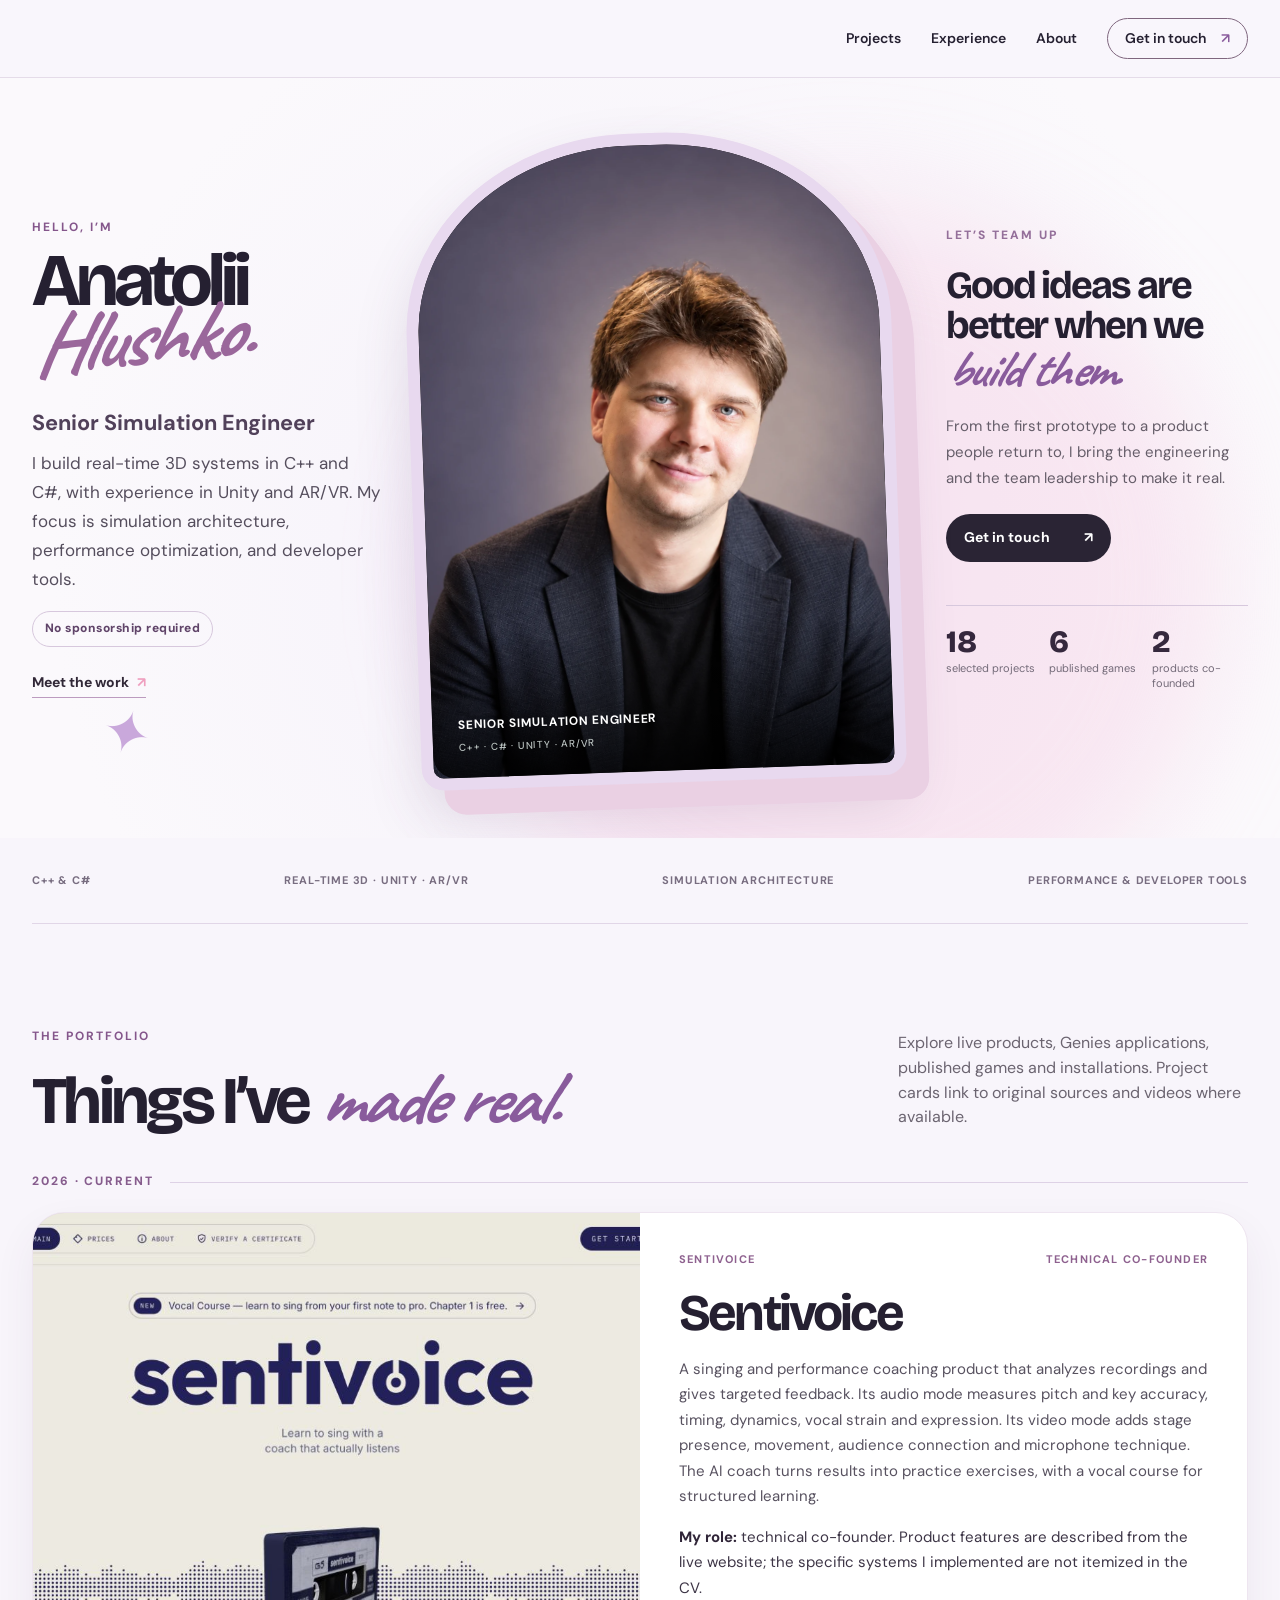
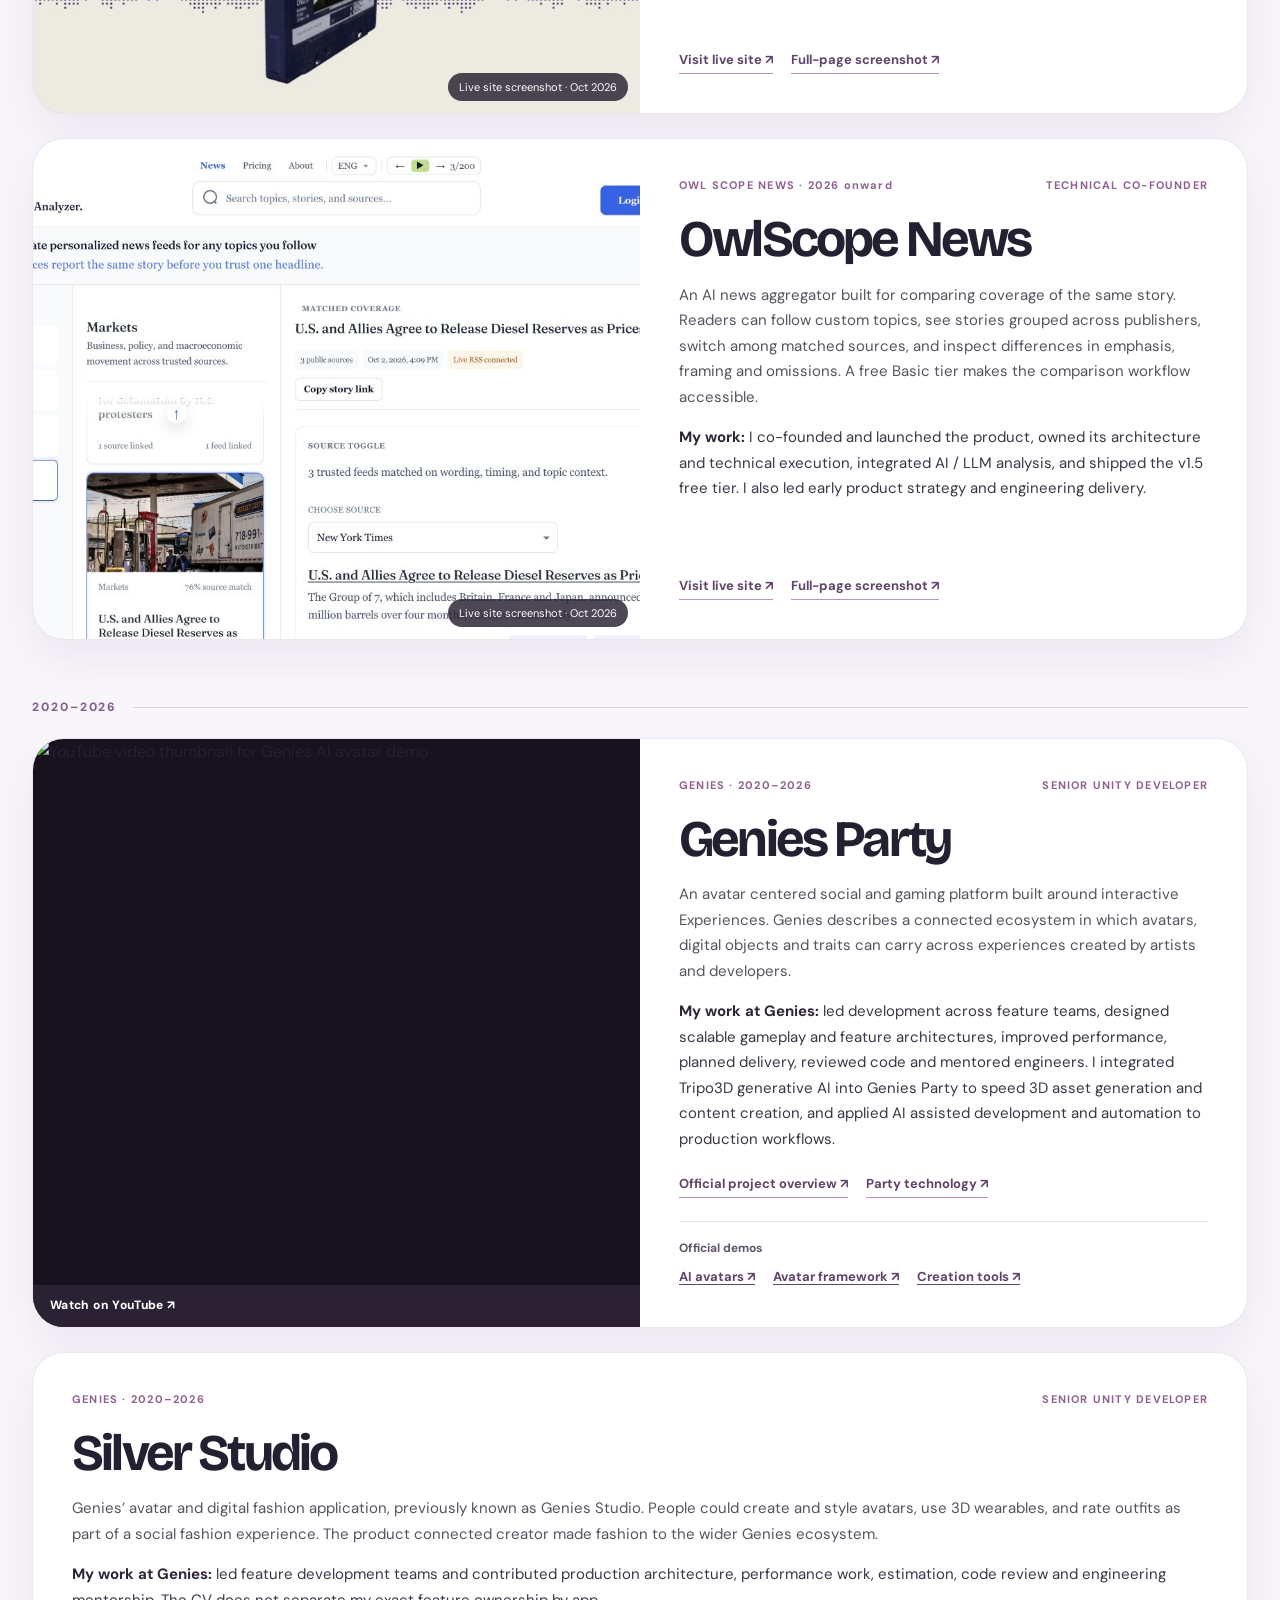
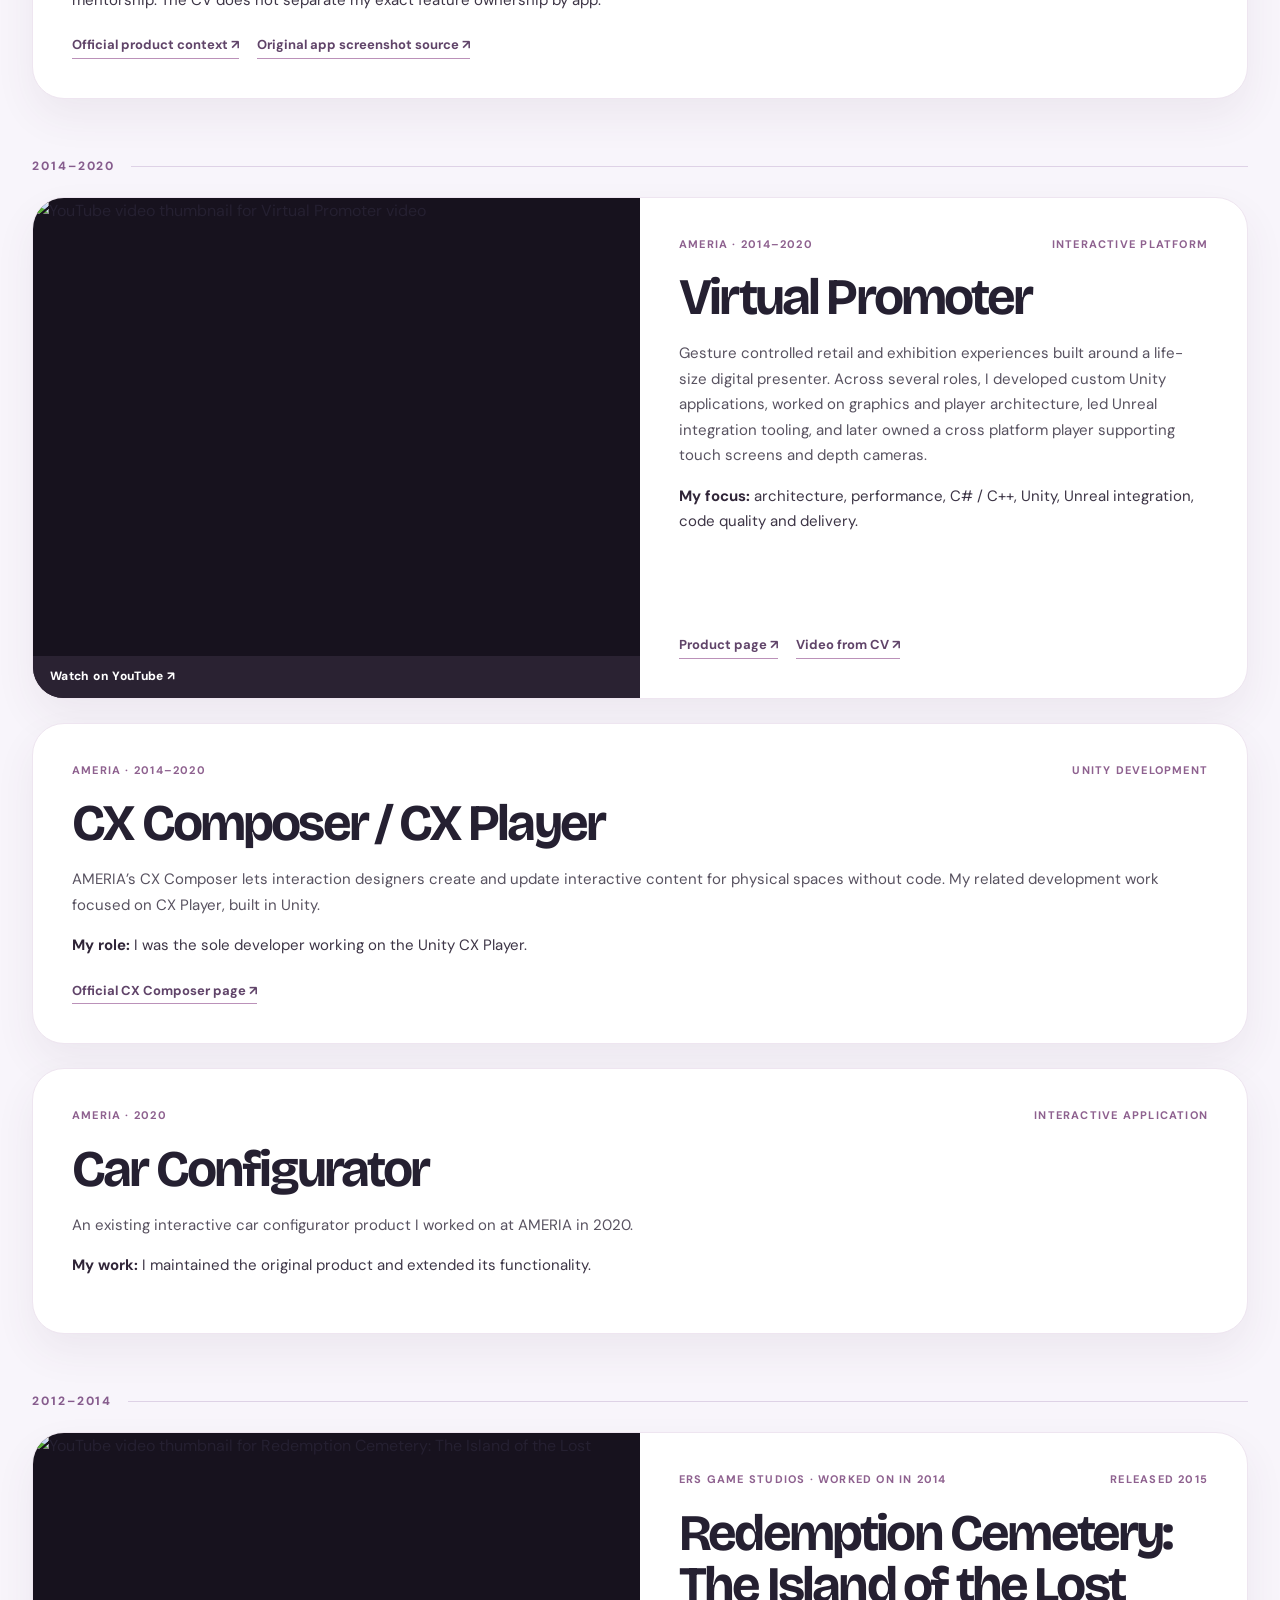
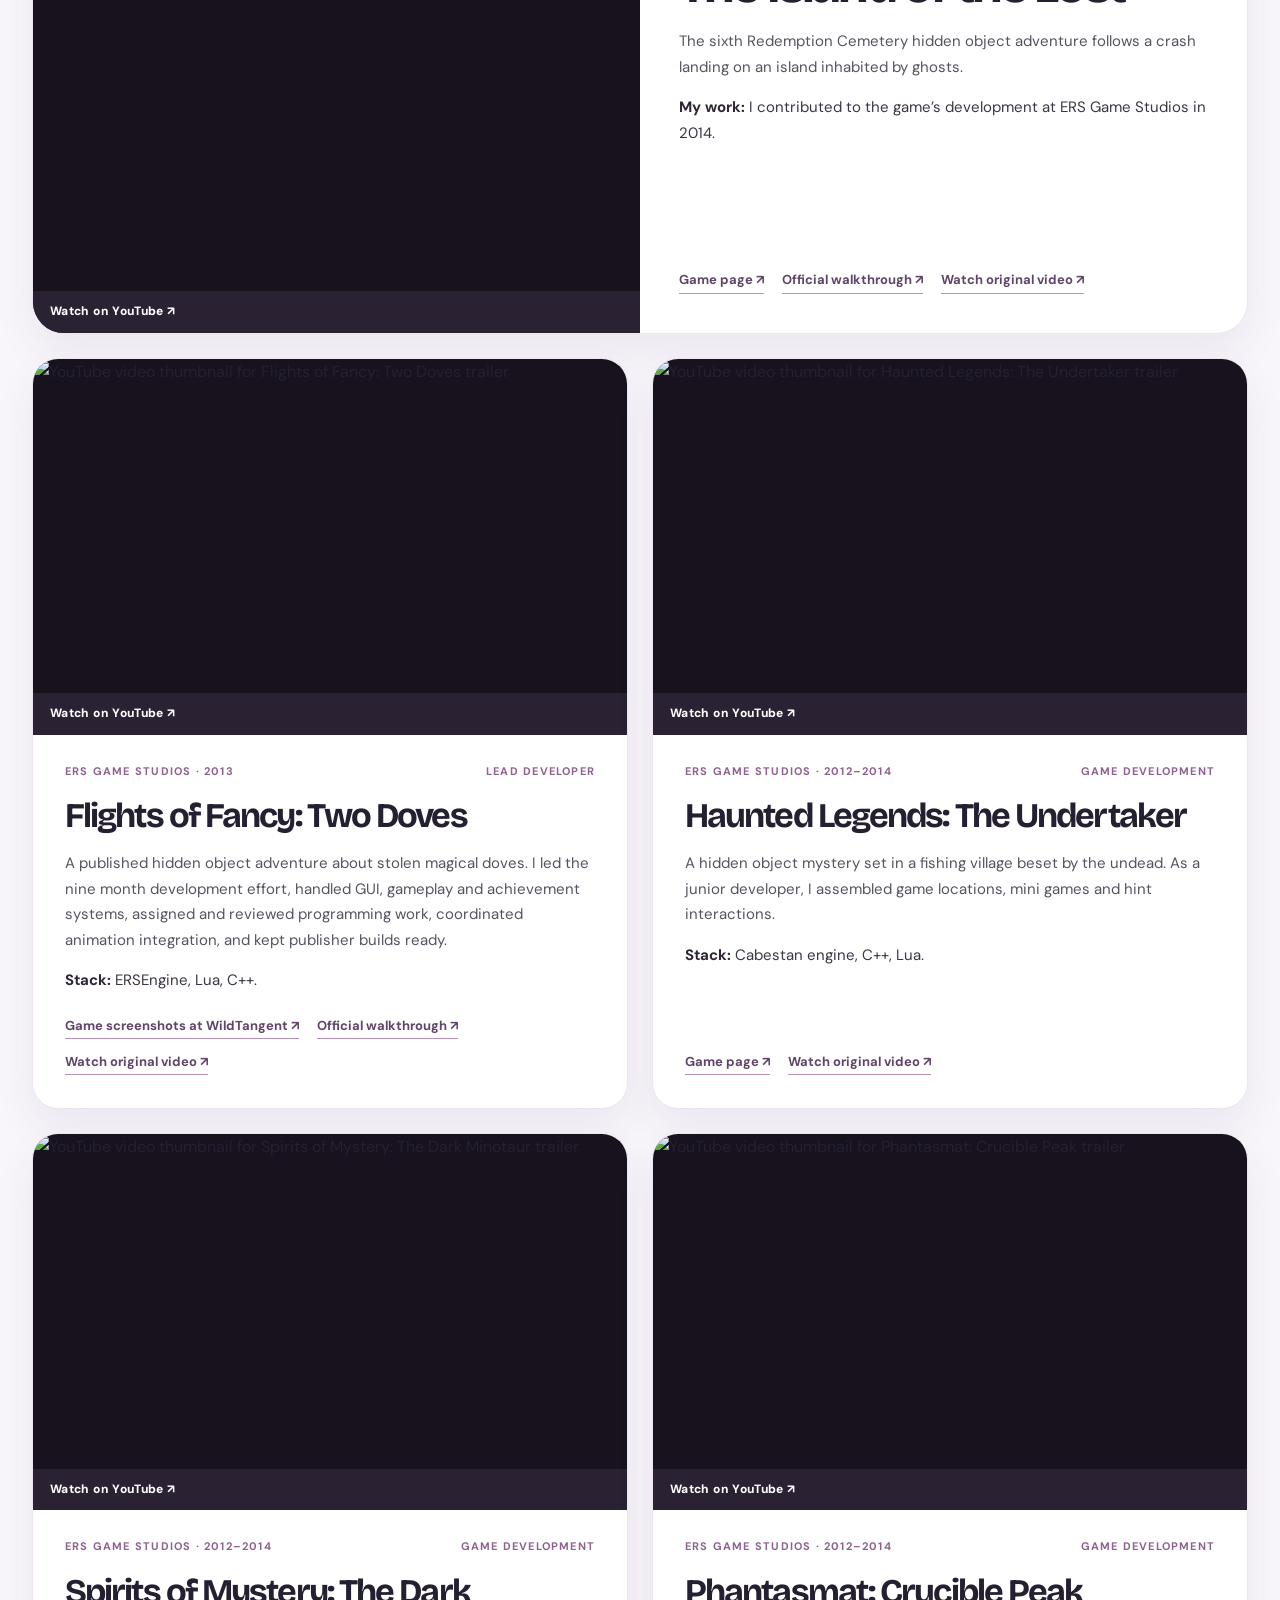
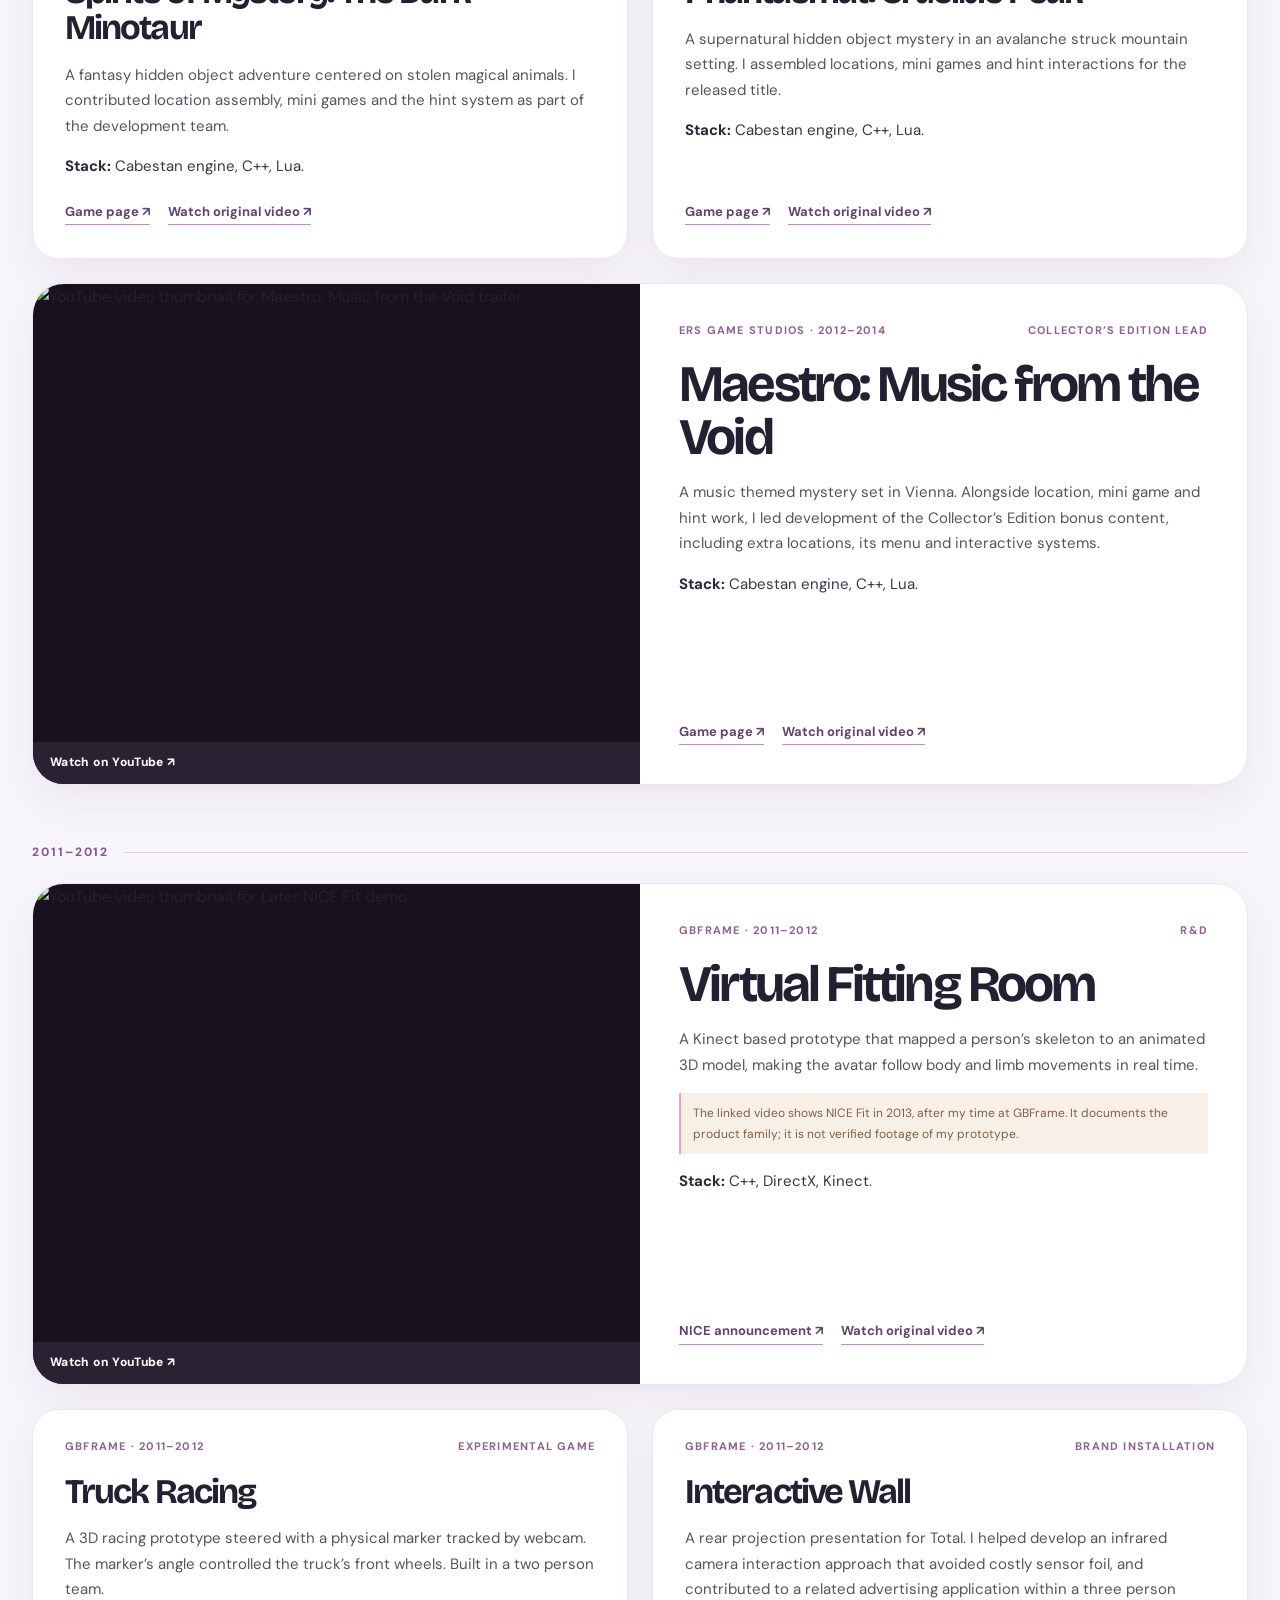
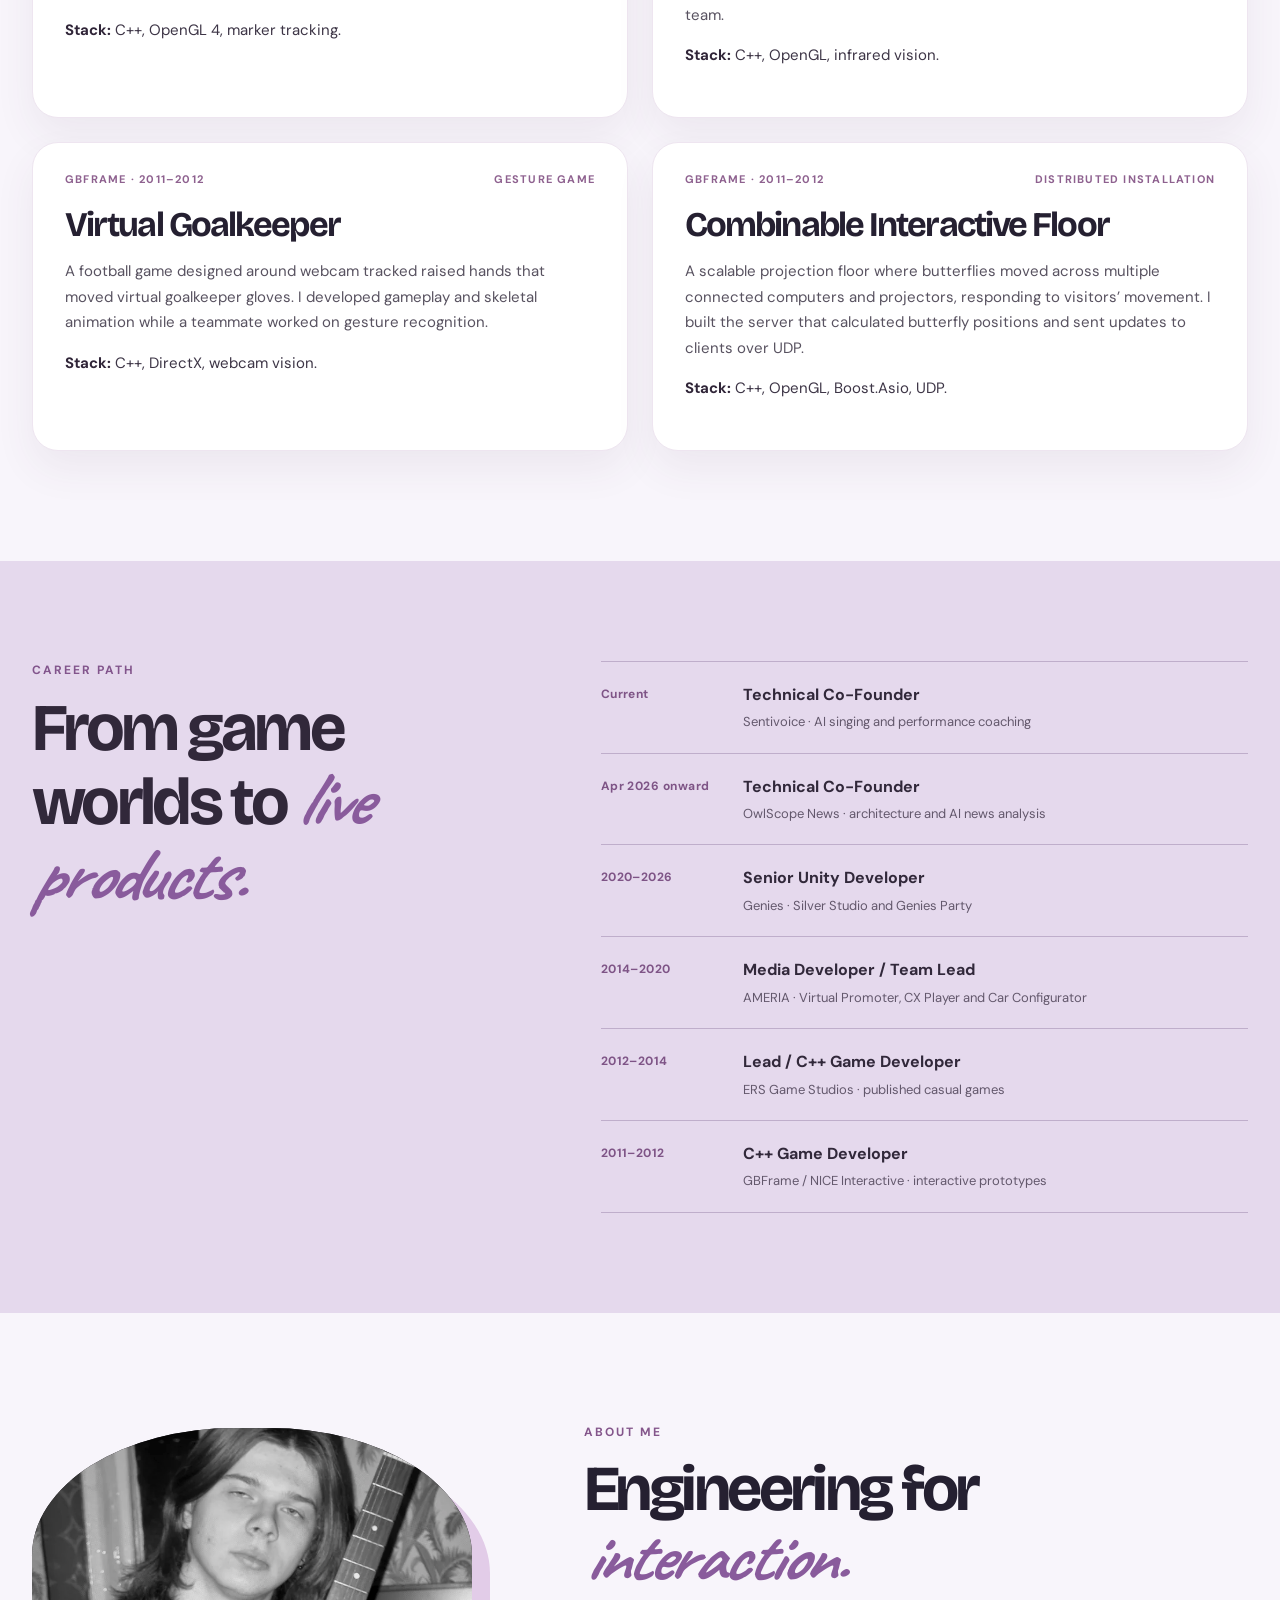
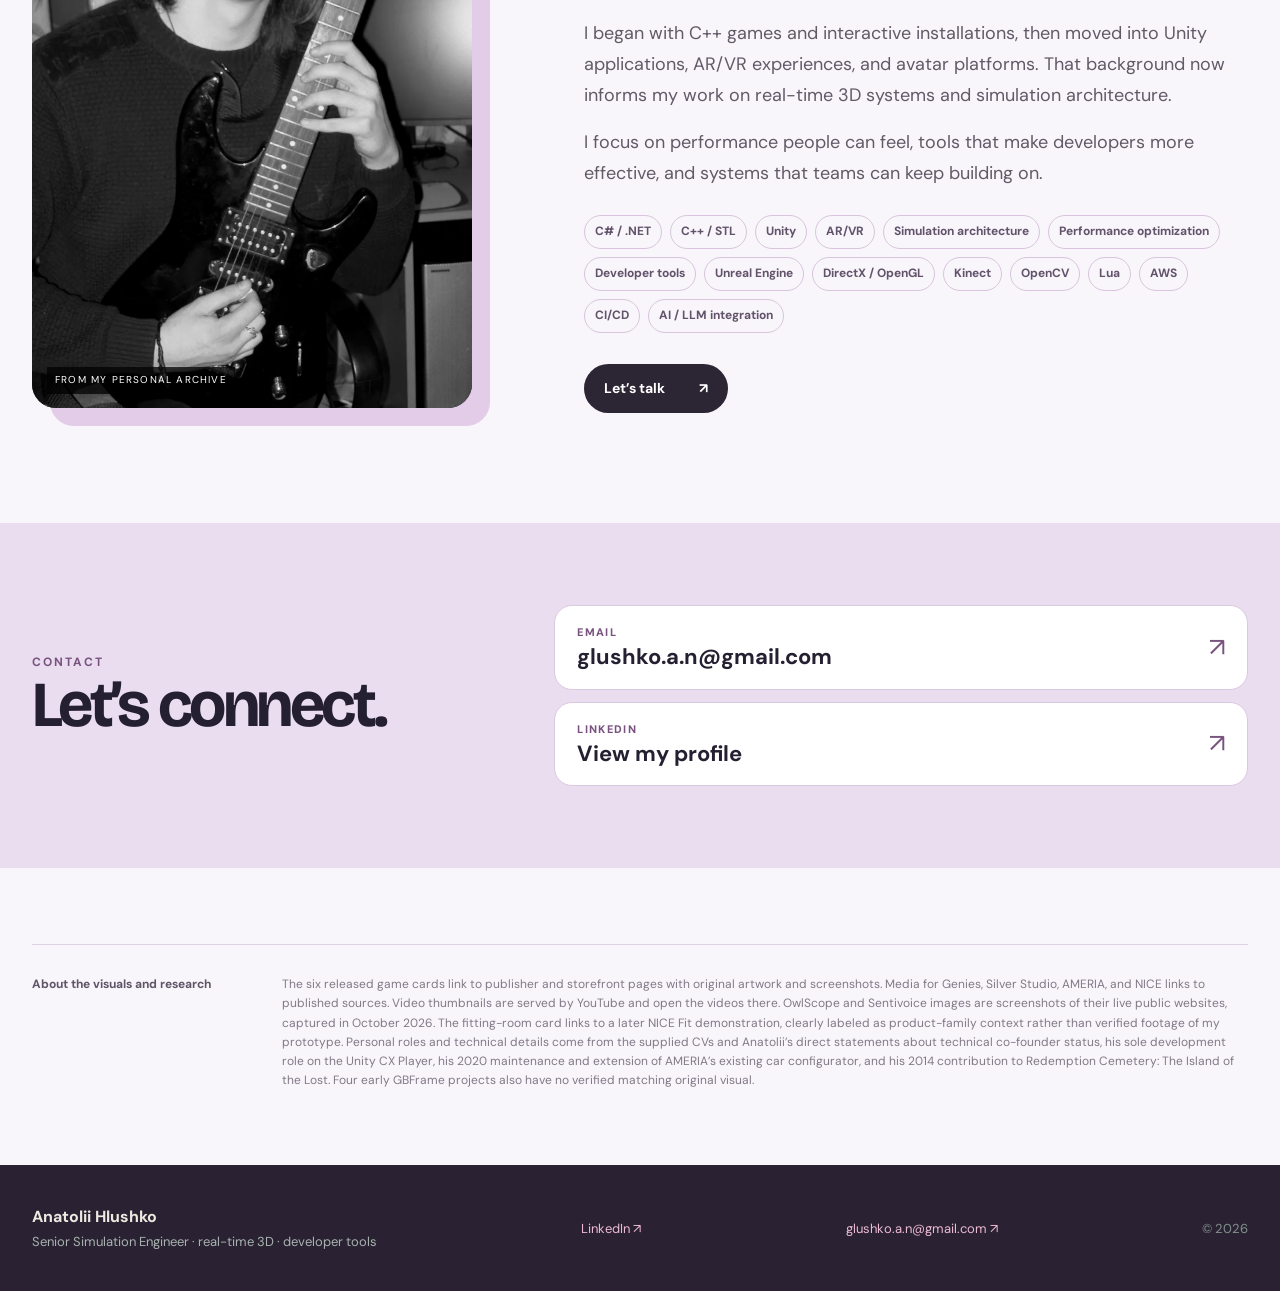
==== index.html @ 8ba7f22c "Add official YouTube preview for Redemption Cemetery" ====
<!doctype html>
<html lang="en">
<head>
  <meta charset="utf-8">
  <meta name="viewport" content="width=device-width, initial-scale=1">
  <meta name="theme-color" content="#101b28">
  <meta name="description" content="Anatolii Hlushko — Senior Simulation Engineer specializing in C++, C#, real-time 3D, Unity, AR/VR, simulation architecture, performance optimization and developer tools. No sponsorship required.">
  <title>Anatolii Hlushko — Senior Simulation Engineer | C++ &amp; C#</title>
  <link rel="icon" type="image/svg+xml" href="data:image/svg+xml,%3Csvg xmlns='http://www.w3.org/2000/svg' viewBox='0 0 64 64'%3E%3Crect width='64' height='64' rx='14' fill='%23101b28'/%3E%3Cpath d='M12 47 30 15h5l18 32h-9l-5-9H26l-5 9zm18-16h5l-3-6z' fill='%23d9ab70'/%3E%3C/svg%3E">
  <link rel="stylesheet" href="styles.css">
</head>
<body>
  <a class="skip" href="#projects">Skip to projects</a>
  <header class="site-header">
    <nav aria-label="Main navigation"><a href="#projects">Projects</a><a href="#experience">Experience</a><a href="#about">About</a><a class="nav-contact" href="#contact">Get in touch <span aria-hidden="true">↗</span></a></nav>
  </header>
  <main id="top">
    <section class="hero" aria-labelledby="hero-title">
      <div class="hero-spark hero-spark-two" aria-hidden="true">✦</div>
      <div class="wrap hero-layout">
        <div class="hero-copy">
          <p class="eyebrow">HELLO, I’M</p>
          <h1 id="hero-title">Anatolii<br><em>Hlushko.</em></h1>
          <p class="hero-role">Senior Simulation Engineer</p>
          <p class="hero-intro">I build real-time 3D systems in C++ and C#, with experience in Unity and AR/VR. My focus is simulation architecture, performance optimization, and developer tools.</p>
          <p class="hero-availability">No sponsorship required</p>
          <a class="text-link hero-work-link" href="#projects">Meet the work <span aria-hidden="true">↗</span></a>
        </div>
        <figure class="hero-portrait"><img src="assets/anatolii-portrait-official-v2.webp" alt="Professional portrait of Anatolii Hlushko" fetchpriority="high"><figcaption>SENIOR SIMULATION ENGINEER <span>C++ · C# · UNITY · AR/VR</span></figcaption></figure>
        <div class="hero-side"><p class="side-overline">LET’S TEAM UP</p><h2>Good ideas are better when we <em>build them.</em></h2><p>From the first prototype to a product people return to, I bring the engineering and the team leadership to make it real.</p><a class="button" href="#contact">Get in touch <span aria-hidden="true">↗</span></a><div class="hero-facts" aria-label="Career highlights"><div><strong>18</strong><span>selected projects</span></div><div><strong>6</strong><span>published games</span></div><div><strong>2</strong><span>products co-founded</span></div></div></div>
      </div>
    </section>
    <div class="hero-strip wrap"><span>C++ &amp; C#</span><span>REAL-TIME 3D · UNITY · AR/VR</span><span>SIMULATION ARCHITECTURE</span><span>PERFORMANCE &amp; DEVELOPER TOOLS</span></div>
    <section class="section wrap" id="projects" aria-labelledby="projects-title"><div class="section-heading"><div><p class="eyebrow">THE PORTFOLIO</p><h2 id="projects-title">Things I’ve <em>made real.</em></h2></div><p>Explore live products, Genies applications, published games and installations. Project cards link to original sources and videos where available.</p></div>
      <div class="project-year-group">
        <p class="project-year-label">2026 · CURRENT</p>
        <div class="featured-grid">
          <article class="project-card featured" id="sentivoice"><div class="project-image website-shot"><img src="assets/sentivoice-site.jpg" alt="Sentivoice live website with the vocal coaching product homepage" loading="lazy"><span class="image-note">Live site screenshot · Oct 2026</span></div><div class="project-body"><div class="project-meta"><span>SENTIVOICE</span><span>TECHNICAL CO-FOUNDER</span></div><h3>Sentivoice</h3><p>A singing and performance coaching product that analyzes recordings and gives targeted feedback. Its audio mode measures pitch and key accuracy, timing, dynamics, vocal strain and expression. Its video mode adds stage presence, movement, audience connection and microphone technique. The AI coach turns results into practice exercises, with a vocal course for structured learning.</p><p class="contribution"><strong>My role:</strong> technical co-founder. Product features are described from the live website; the specific systems I implemented are not itemized in the CV.</p><div class="project-links"><a href="https://sentivoice.com/" target="_blank" rel="noopener noreferrer">Visit live site ↗</a><a href="assets/sentivoice-full.jpg" target="_blank" rel="noopener noreferrer">Full-page screenshot ↗</a></div></div></article>
          <article class="project-card featured" id="owlscope"><div class="project-image website-shot"><img src="assets/owlscope-site.jpg" alt="OwlScope News live website showing a story matched across three news sources" loading="lazy"><span class="image-note">Live site screenshot · Oct 2026</span></div><div class="project-body"><div class="project-meta"><span>OWL SCOPE NEWS · 2026 onward</span><span>TECHNICAL CO-FOUNDER</span></div><h3>OwlScope News</h3><p>An AI news aggregator built for comparing coverage of the same story. Readers can follow custom topics, see stories grouped across publishers, switch among matched sources, and inspect differences in emphasis, framing and omissions. A free Basic tier makes the comparison workflow accessible.</p><p class="contribution"><strong>My work:</strong> I co-founded and launched the product, owned its architecture and technical execution, integrated AI / LLM analysis, and shipped the v1.5 free tier. I also led early product strategy and engineering delivery.</p><div class="project-links"><a href="https://owlscope.net/" target="_blank" rel="noopener noreferrer">Visit live site ↗</a><a href="assets/owlscope-full.jpg" target="_blank" rel="noopener noreferrer">Full-page screenshot ↗</a></div></div></article>
        </div>
      </div>
      <div class="project-year-group">
        <p class="project-year-label">2020–2026</p>
        <div class="featured-grid">
          <article class="project-card featured" id="genies-party"><a class="project-preview video-preview" href="https://www.youtube.com/watch?v=7ChLkirS0h0" target="_blank" rel="noopener noreferrer" aria-label="Watch Genies AI avatar demo on YouTube"><img src="https://i.ytimg.com/vi/7ChLkirS0h0/hqdefault.jpg" alt="YouTube video thumbnail for Genies AI avatar demo" loading="lazy"><span class="video-preview-label">Watch on YouTube ↗</span></a><div class="project-body"><div class="project-meta"><span>GENIES · 2020–2026</span><span>SENIOR UNITY DEVELOPER</span></div><h3>Genies Party</h3><p>An avatar centered social and gaming platform built around interactive Experiences. Genies describes a connected ecosystem in which avatars, digital objects and traits can carry across experiences created by artists and developers.</p><p class="contribution"><strong>My work at Genies:</strong> led development across feature teams, designed scalable gameplay and feature architectures, improved performance, planned delivery, reviewed code and mentored engineers. I integrated Tripo3D generative AI into Genies Party to speed 3D asset generation and content creation, and applied AI assisted development and automation to production workflows.</p><div class="project-links"><a href="https://genies.com/blog/a-deep-dive-genies-party" target="_blank" rel="noopener noreferrer">Official project overview ↗</a><a href="https://genies.com/blog/introducing-our-party-technology-stack-powering-the-next-generation-of-user-generated-games-via-smart-avatars" target="_blank" rel="noopener noreferrer">Party technology ↗</a></div><div class="source-links"><p>Official demos</p><a href="https://www.youtube.com/watch?v=7ChLkirS0h0" target="_blank" rel="noopener noreferrer">AI avatars ↗</a><a href="https://www.youtube.com/watch?v=fqBJI1NYVhY" target="_blank" rel="noopener noreferrer">Avatar framework ↗</a><a href="https://www.youtube.com/watch?v=Rvxf1ldyFrA" target="_blank" rel="noopener noreferrer">Creation tools ↗</a></div></div></article>
          <article class="project-card featured text-only" id="silver-studio"><div class="project-body"><div class="project-meta"><span>GENIES · 2020–2026</span><span>SENIOR UNITY DEVELOPER</span></div><h3>Silver Studio</h3><p>Genies’ avatar and digital fashion application, previously known as Genies Studio. People could create and style avatars, use 3D wearables, and rate outfits as part of a social fashion experience. The product connected creator made fashion to the wider Genies ecosystem.</p><p class="contribution"><strong>My work at Genies:</strong> led feature development teams and contributed production architecture, performance work, estimation, code review and engineering mentorship. The CV does not separate my exact feature ownership by app.</p><div class="project-links"><a href="https://genies.com/blog/introducing-the-workshop" target="_blank" rel="noopener noreferrer">Official product context ↗</a><a href="https://sergio-nnz.github.io/projects/silver-studio.html" target="_blank" rel="noopener noreferrer">Original app screenshot source ↗</a></div></div></article>
        </div>
      </div>
      <div class="project-year-group">
        <p class="project-year-label">2014–2020</p>
        <div class="featured-grid">
          <article class="project-card featured"><a class="project-preview video-preview" href="https://www.youtube.com/watch?v=QQCKMwveqsw" target="_blank" rel="noopener noreferrer" aria-label="Watch Virtual Promoter video on YouTube"><img src="https://i.ytimg.com/vi/QQCKMwveqsw/hqdefault.jpg" alt="YouTube video thumbnail for Virtual Promoter video" loading="lazy"><span class="video-preview-label">Watch on YouTube ↗</span></a><div class="project-body"><div class="project-meta"><span>AMERIA · 2014–2020</span><span>INTERACTIVE PLATFORM</span></div><h3>Virtual Promoter</h3><p>Gesture controlled retail and exhibition experiences built around a life-size digital presenter. Across several roles, I developed custom Unity applications, worked on graphics and player architecture, led Unreal integration tooling, and later owned a cross platform player supporting touch screens and depth cameras.</p><p class="contribution"><strong>My focus:</strong> architecture, performance, C# / C++, Unity, Unreal integration, code quality and delivery.</p><div class="project-links"><a href="https://www.ameria.com/shop/virtual-promoter" target="_blank" rel="noopener noreferrer">Product page ↗</a><a href="https://www.youtube.com/watch?v=QQCKMwveqsw" target="_blank" rel="noopener noreferrer">Video from CV ↗</a></div></div></article>
          <article class="project-card featured text-only" id="cx-player"><div class="project-body"><div class="project-meta"><span>AMERIA · 2014–2020</span><span>UNITY DEVELOPMENT</span></div><h3>CX Composer / CX Player</h3><p>AMERIA’s CX Composer lets interaction designers create and update interactive content for physical spaces without code. My related development work focused on CX Player, built in Unity.</p><p class="contribution"><strong>My role:</strong> I was the sole developer working on the Unity CX Player.</p><div class="project-links"><a href="https://www.ameria.com/software#CX-Composer" target="_blank" rel="noopener noreferrer">Official CX Composer page ↗</a></div></div></article>
          <article class="project-card featured text-only" id="car-configurator"><div class="project-body"><div class="project-meta"><span>AMERIA · 2020</span><span>INTERACTIVE APPLICATION</span></div><h3>Car Configurator</h3><p>An existing interactive car configurator product I worked on at AMERIA in 2020.</p><p class="contribution"><strong>My work:</strong> I maintained the original product and extended its functionality.</p></div></article>
        </div>
      </div>
      <div class="project-year-group">
        <p class="project-year-label">2012–2014</p>
        <div class="project-grid">
          <article class="project-card featured" id="redemption-cemetery-island-of-the-lost"><a class="project-preview video-preview" href="https://www.youtube.com/watch?v=wyrC5F-ZDQY" target="_blank" rel="noopener noreferrer" aria-label="Watch Redemption Cemetery: The Island of the Lost video on YouTube"><img src="https://i.ytimg.com/vi/wyrC5F-ZDQY/hqdefault.jpg" alt="YouTube video thumbnail for Redemption Cemetery: The Island of the Lost" loading="lazy"><span class="video-preview-label">Watch on YouTube ↗</span></a><div class="project-body"><div class="project-meta"><span>ERS GAME STUDIOS · WORKED ON IN 2014</span><span>RELEASED 2015</span></div><h3>Redemption Cemetery: The Island of the Lost</h3><p>The sixth Redemption Cemetery hidden object adventure follows a crash landing on an island inhabited by ghosts.</p><p class="contribution"><strong>My work:</strong> I contributed to the game’s development at ERS Game Studios in 2014.</p><div class="project-links"><a href="https://www.wildtangent.com/p/hidden-object/redemption-cemetery-the-island-of-the-lost" target="_blank" rel="noopener noreferrer">Game page ↗</a><a href="https://www.bigfishgames.com/blog/walkthroughs/redemption-cemetery-the-island-of-the-lost.html" target="_blank" rel="noopener noreferrer">Official walkthrough ↗</a><a href="https://www.youtube.com/watch?v=wyrC5F-ZDQY" target="_blank" rel="noopener noreferrer">Watch original video ↗</a></div></div></article>
          <article class="project-card"><a class="project-preview video-preview" href="https://www.youtube.com/watch?v=ZcqS-6Sd_ZQ" target="_blank" rel="noopener noreferrer" aria-label="Watch Flights of Fancy: Two Doves trailer on YouTube"><img src="https://i.ytimg.com/vi/ZcqS-6Sd_ZQ/hqdefault.jpg" alt="YouTube video thumbnail for Flights of Fancy: Two Doves trailer" loading="lazy"><span class="video-preview-label">Watch on YouTube ↗</span></a><div class="project-body"><div class="project-meta"><span>ERS GAME STUDIOS · 2013</span><span>LEAD DEVELOPER</span></div><h3>Flights of Fancy: Two Doves</h3><p>A published hidden object adventure about stolen magical doves. I led the nine month development effort, handled GUI, gameplay and achievement systems, assigned and reviewed programming work, coordinated animation integration, and kept publisher builds ready.</p><p class="contribution"><strong>Stack:</strong> ERSEngine, Lua, C++.</p><div class="project-links"><a href="https://www.wildtangent.com/p/adventure/flights-of-fancy-two-doves" target="_blank" rel="noopener noreferrer">Game screenshots at WildTangent ↗</a><a href="https://www.bigfishgames.com/blog/walkthroughs/flights-of-fancy-two-doves.html" target="_blank" rel="noopener noreferrer">Official walkthrough ↗</a><a href="https://www.youtube.com/watch?v=ZcqS-6Sd_ZQ" target="_blank" rel="noopener noreferrer">Watch original video ↗</a></div></div></article>
          <article class="project-card"><a class="project-preview video-preview" href="https://www.youtube.com/watch?v=8Fd1wYpkc70" target="_blank" rel="noopener noreferrer" aria-label="Watch Haunted Legends: The Undertaker trailer on YouTube"><img src="https://i.ytimg.com/vi/8Fd1wYpkc70/hqdefault.jpg" alt="YouTube video thumbnail for Haunted Legends: The Undertaker trailer" loading="lazy"><span class="video-preview-label">Watch on YouTube ↗</span></a><div class="project-body"><div class="project-meta"><span>ERS GAME STUDIOS · 2012–2014</span><span>GAME DEVELOPMENT</span></div><h3>Haunted Legends: The Undertaker</h3><p>A hidden object mystery set in a fishing village beset by the undead. As a junior developer, I assembled game locations, mini games and hint interactions.</p><p class="contribution"><strong>Stack:</strong> Cabestan engine, C++, Lua.</p><div class="project-links"><a href="https://store.steampowered.com/app/770920" target="_blank" rel="noopener noreferrer">Game page ↗</a><a href="https://www.youtube.com/watch?v=8Fd1wYpkc70" target="_blank" rel="noopener noreferrer">Watch original video ↗</a></div></div></article>
          <article class="project-card"><a class="project-preview video-preview" href="https://www.youtube.com/watch?v=vgMkb04Y2Sk" target="_blank" rel="noopener noreferrer" aria-label="Watch Spirits of Mystery: The Dark Minotaur trailer on YouTube"><img src="https://i.ytimg.com/vi/vgMkb04Y2Sk/hqdefault.jpg" alt="YouTube video thumbnail for Spirits of Mystery: The Dark Minotaur trailer" loading="lazy"><span class="video-preview-label">Watch on YouTube ↗</span></a><div class="project-body"><div class="project-meta"><span>ERS GAME STUDIOS · 2012–2014</span><span>GAME DEVELOPMENT</span></div><h3>Spirits of Mystery: The Dark Minotaur</h3><p>A fantasy hidden object adventure centered on stolen magical animals. I contributed location assembly, mini games and the hint system as part of the development team.</p><p class="contribution"><strong>Stack:</strong> Cabestan engine, C++, Lua.</p><div class="project-links"><a href="https://store.steampowered.com/app/709340/" target="_blank" rel="noopener noreferrer">Game page ↗</a><a href="https://www.youtube.com/watch?v=vgMkb04Y2Sk" target="_blank" rel="noopener noreferrer">Watch original video ↗</a></div></div></article>
          <article class="project-card"><a class="project-preview video-preview" href="https://www.youtube.com/watch?v=3P8wKqlemQ8" target="_blank" rel="noopener noreferrer" aria-label="Watch Phantasmat: Crucible Peak trailer on YouTube"><img src="https://i.ytimg.com/vi/3P8wKqlemQ8/hqdefault.jpg" alt="YouTube video thumbnail for Phantasmat: Crucible Peak trailer" loading="lazy"><span class="video-preview-label">Watch on YouTube ↗</span></a><div class="project-body"><div class="project-meta"><span>ERS GAME STUDIOS · 2012–2014</span><span>GAME DEVELOPMENT</span></div><h3>Phantasmat: Crucible Peak</h3><p>A supernatural hidden object mystery in an avalanche struck mountain setting. I assembled locations, mini games and hint interactions for the released title.</p><p class="contribution"><strong>Stack:</strong> Cabestan engine, C++, Lua.</p><div class="project-links"><a href="https://store.steampowered.com/app/533080" target="_blank" rel="noopener noreferrer">Game page ↗</a><a href="https://www.youtube.com/watch?v=3P8wKqlemQ8" target="_blank" rel="noopener noreferrer">Watch original video ↗</a></div></div></article>
          <article class="project-card featured"><a class="project-preview video-preview" href="https://www.youtube.com/watch?v=aedocmYLpcw" target="_blank" rel="noopener noreferrer" aria-label="Watch Maestro: Music from the Void trailer on YouTube"><img src="https://i.ytimg.com/vi/aedocmYLpcw/hqdefault.jpg" alt="YouTube video thumbnail for Maestro: Music from the Void trailer" loading="lazy"><span class="video-preview-label">Watch on YouTube ↗</span></a><div class="project-body"><div class="project-meta"><span>ERS GAME STUDIOS · 2012–2014</span><span>COLLECTOR’S EDITION LEAD</span></div><h3>Maestro: Music from the Void</h3><p>A music themed mystery set in Vienna. Alongside location, mini game and hint work, I led development of the Collector’s Edition bonus content, including extra locations, its menu and interactive systems.</p><p class="contribution"><strong>Stack:</strong> Cabestan engine, C++, Lua.</p><div class="project-links"><a href="https://store.steampowered.com/app/887920/" target="_blank" rel="noopener noreferrer">Game page ↗</a><a href="https://www.youtube.com/watch?v=aedocmYLpcw" target="_blank" rel="noopener noreferrer">Watch original video ↗</a></div></div></article>
        </div>
      </div>
      <div class="project-year-group">
        <p class="project-year-label">2011–2012</p>
        <div class="featured-grid">
          <article class="project-card featured"><a class="project-preview video-preview" href="https://www.youtube.com/watch?v=XUEdcFGCTbk" target="_blank" rel="noopener noreferrer" aria-label="Watch Later NICE Fit demo on YouTube"><img src="https://i.ytimg.com/vi/XUEdcFGCTbk/hqdefault.jpg" alt="YouTube video thumbnail for Later NICE Fit demo" loading="lazy"><span class="video-preview-label">Watch on YouTube ↗</span></a><div class="project-body"><div class="project-meta"><span>GBFRAME · 2011–2012</span><span>R&amp;D</span></div><h3>Virtual Fitting Room</h3><p>A Kinect based prototype that mapped a person’s skeleton to an animated 3D model, making the avatar follow body and limb movements in real time.</p><p class="media-context">The linked video shows NICE Fit in 2013, after my time at GBFrame. It documents the product family; it is not verified footage of my prototype.</p><p class="contribution"><strong>Stack:</strong> C++, DirectX, Kinect.</p><div class="project-links"><a href="https://pcnews.ru/news/nice-fitting-room-btl-www-mobiledevice-ru-397942.html" target="_blank" rel="noopener noreferrer">NICE announcement ↗</a><a href="https://www.youtube.com/watch?v=XUEdcFGCTbk" target="_blank" rel="noopener noreferrer">Watch original video ↗</a></div></div></article>
        </div>
        <div class="project-grid">
          <article class="project-card text-only"><div class="project-body"><div class="project-meta"><span>GBFRAME · 2011–2012</span><span>EXPERIMENTAL GAME</span></div><h3>Truck Racing</h3><p>A 3D racing prototype steered with a physical marker tracked by webcam. The marker’s angle controlled the truck’s front wheels. Built in a two person team.</p><p class="contribution"><strong>Stack:</strong> C++, OpenGL 4, marker tracking.</p></div></article>
          <article class="project-card text-only"><div class="project-body"><div class="project-meta"><span>GBFRAME · 2011–2012</span><span>BRAND INSTALLATION</span></div><h3>Interactive Wall</h3><p>A rear projection presentation for Total. I helped develop an infrared camera interaction approach that avoided costly sensor foil, and contributed to a related advertising application within a three person team.</p><p class="contribution"><strong>Stack:</strong> C++, OpenGL, infrared vision.</p></div></article>
          <article class="project-card text-only"><div class="project-body"><div class="project-meta"><span>GBFRAME · 2011–2012</span><span>GESTURE GAME</span></div><h3>Virtual Goalkeeper</h3><p>A football game designed around webcam tracked raised hands that moved virtual goalkeeper gloves. I developed gameplay and skeletal animation while a teammate worked on gesture recognition.</p><p class="contribution"><strong>Stack:</strong> C++, DirectX, webcam vision.</p></div></article>
          <article class="project-card text-only"><div class="project-body"><div class="project-meta"><span>GBFRAME · 2011–2012</span><span>DISTRIBUTED INSTALLATION</span></div><h3>Combinable Interactive Floor</h3><p>A scalable projection floor where butterflies moved across multiple connected computers and projectors, responding to visitors’ movement. I built the server that calculated butterfly positions and sent updates to clients over UDP.</p><p class="contribution"><strong>Stack:</strong> C++, OpenGL, Boost.Asio, UDP.</p></div></article>
        </div>
      </div>
    </section>
    <section class="experience-band" id="experience"><div class="wrap experience-layout"><div><p class="eyebrow">CAREER PATH</p><h2>From game worlds to <em>live products.</em></h2></div><div class="timeline"><div><span>Current</span><strong>Technical Co-Founder</strong><small>Sentivoice · AI singing and performance coaching</small></div><div><span>Apr 2026 onward</span><strong>Technical Co-Founder</strong><small>OwlScope News · architecture and AI news analysis</small></div><div><span>2020–2026</span><strong>Senior Unity Developer</strong><small>Genies · Silver Studio and Genies Party</small></div><div><span>2014–2020</span><strong>Media Developer / Team Lead</strong><small>AMERIA · Virtual Promoter, CX Player and Car Configurator</small></div><div><span>2012–2014</span><strong>Lead / C++ Game Developer</strong><small>ERS Game Studios · published casual games</small></div><div><span>2011–2012</span><strong>C++ Game Developer</strong><small>GBFrame / NICE Interactive · interactive prototypes</small></div></div></div></section>
    <section class="about wrap" id="about" aria-labelledby="about-title">
      <div class="about-photo"><img src="assets/anatolii-guitar.webp" alt="Anatolii Hlushko with a guitar in an earlier personal photograph" loading="lazy"><span>FROM MY PERSONAL ARCHIVE</span></div>
      <div class="about-copy"><p class="eyebrow">ABOUT ME</p><h2 id="about-title">Engineering for <em>interaction.</em></h2><p>I began with C++ games and interactive installations, then moved into Unity applications, AR/VR experiences, and avatar platforms. That background now informs my work on real-time 3D systems and simulation architecture.</p><p>I focus on performance people can feel, tools that make developers more effective, and systems that teams can keep building on.</p><div class="skills"><span>C# / .NET</span><span>C++ / STL</span><span>Unity</span><span>AR/VR</span><span>Simulation architecture</span><span>Performance optimization</span><span>Developer tools</span><span>Unreal Engine</span><span>DirectX / OpenGL</span><span>Kinect</span><span>OpenCV</span><span>Lua</span><span>AWS</span><span>CI/CD</span><span>AI / LLM integration</span></div><a class="button light" href="#contact">Let’s talk <span aria-hidden="true">↗</span></a></div>
    </section>
    <section class="contact-section" id="contact" aria-labelledby="contact-title">
      <div class="wrap contact-layout">
        <div><p class="eyebrow">CONTACT</p><h2 id="contact-title">Let’s connect.</h2></div>
        <div class="contact-links">
          <a href="mailto:glushko.a.n@gmail.com"><span>Email</span><strong>glushko.a.n@gmail.com</strong><span aria-hidden="true">↗</span></a>
          <a href="https://www.linkedin.com/in/anatolii-hlushko-0a576024" target="_blank" rel="noopener noreferrer"><span>LinkedIn</span><strong>View my profile</strong><span aria-hidden="true">↗</span></a>
        </div>
      </div>
    </section>
    <aside class="editorial-note wrap"><strong>About the visuals and research</strong><p>The six released game cards link to publisher and storefront pages with original artwork and screenshots. Media for Genies, Silver Studio, AMERIA, and NICE links to published sources. Video thumbnails are served by YouTube and open the videos there. OwlScope and Sentivoice images are screenshots of their live public websites, captured in October 2026. The fitting-room card links to a later NICE Fit demonstration, clearly labeled as product-family context rather than verified footage of my prototype. Personal roles and technical details come from the supplied CVs and Anatolii’s direct statements about technical co-founder status, his sole development role on the Unity CX Player, his 2020 maintenance and extension of AMERIA’s existing car configurator, and his 2014 contribution to Redemption Cemetery: The Island of the Lost. Four early GBFrame projects also have no verified matching original visual.</p></aside>
  </main>
  <footer><div class="wrap footer-inner"><div><strong>Anatolii Hlushko</strong><span>Senior Simulation Engineer · real-time 3D · developer tools</span></div><a href="https://www.linkedin.com/in/anatolii-hlushko-0a576024" target="_blank" rel="noopener noreferrer">LinkedIn ↗</a><a href="mailto:glushko.a.n@gmail.com">glushko.a.n@gmail.com ↗</a><span>© 2026</span></div></footer>
</body>
</html>
---- styles.css ----
@import url('https://fonts.googleapis.com/css2?family=Bricolage+Grotesque:opsz,wght@12..96,400;12..96,500;12..96,600;12..96,700;12..96,800&family=Caveat:wght@600;700&family=DM+Sans:wght@400;500;600;700&display=swap');
:root{--ink:#17222a;--night:#101719;--night-soft:#1d2729;--paper:#f3efe7;--card:#fffdf9;--line:#d9d3c9;--muted:#5e6a6d;--accent:#c99968;--accent-dark:#a46d42}
*{box-sizing:border-box}
html{scroll-behavior:smooth}
body{margin:0;background:var(--paper);color:var(--ink);font:16px/1.65 'DM Sans',Arial,sans-serif}
a{color:inherit;text-decoration:none}
img{display:block;width:100%}
.wrap{width:min(1180px,calc(100% - 64px));margin-inline:auto}
.skip{position:absolute;left:-9999px;top:8px;background:#fff;padding:10px 14px;z-index:30}.skip:focus{left:8px}
h1,h2,h3,p,figure{margin:0}
h1,h2,h3{font-family:'DM Serif Display',Georgia,serif;font-weight:400;letter-spacing:-.035em}
h1 em,h2 em{font-weight:400;color:var(--accent)}
.eyebrow{font-size:12px;line-height:1.5;font-weight:700;letter-spacing:.17em;color:var(--accent-dark)}
.eyebrow-dot{display:inline-block;width:7px;height:7px;border-radius:50%;background:var(--accent);vertical-align:middle;margin-right:9px}
.site-header{min-height:76px;background:var(--night);color:#f3efe9;border-bottom:1px solid #334044;padding:17px max(32px,calc((100vw - 1180px)/2));display:flex;align-items:center;justify-content:flex-end;gap:20px}
.site-header nav{display:flex;align-items:center;gap:30px;font-size:14px;font-weight:600}.site-header a:hover,.site-header a:focus-visible,.text-link:hover,.project-links a:hover{color:var(--accent)}.nav-contact{border:1px solid #65706d;padding:9px 14px}.nav-contact span{color:var(--accent);margin-left:12px}
.hero{background:var(--night);color:#f8f5ee;overflow:hidden}.hero-layout{min-height:680px;display:grid;grid-template-columns:minmax(0,1.08fr) minmax(360px,.92fr);gap:45px;align-items:stretch}.hero-copy{padding:85px 0 49px;display:flex;flex-direction:column;justify-content:center;position:relative;z-index:1}.hero .eyebrow{color:var(--accent);margin-bottom:32px}.hero-hello{font-size:18px;color:#d0d5d0;margin-bottom:4px}.hero h1{font-size:clamp(72px,7.3vw,124px);line-height:.95;margin-bottom:28px}.hero-intro{max-width:530px;color:#d2d9d5;font-size:18px;line-height:1.65}.hero-actions{display:flex;align-items:center;gap:25px;flex-wrap:wrap;margin-top:31px}.button{display:inline-flex;align-items:center;justify-content:space-between;gap:34px;padding:13px 20px;background:var(--accent);color:#142027;font-weight:700;font-size:14px;min-height:48px;transition:background .2s,transform .2s}.button:hover{background:#e2b386;transform:translateY(-2px)}.text-link{font-weight:700;font-size:14px;border-bottom:1px solid #aaafa9;padding-bottom:3px}.text-link span{color:var(--accent);margin-left:8px}
.hero-facts{border-top:1px solid #4e5a57;margin-top:62px;padding-top:20px;display:grid;grid-template-columns:repeat(3,1fr);gap:12px}.hero-facts div{display:flex;flex-direction:column;gap:4px}.hero-facts strong{font-family:'DM Serif Display',Georgia,serif;color:#fff;font-size:33px;font-weight:400;line-height:1}.hero-facts span{color:#9ca9a5;font-size:12px;line-height:1.4}
.hero-portrait{position:relative;align-self:end;height:calc(100% - 42px);min-height:620px;background:#060808;overflow:hidden}.hero-portrait:after{content:'';position:absolute;inset:0;background:linear-gradient(0deg,rgba(0,0,0,.8),transparent 28%)}.hero-portrait img{height:100%;object-fit:cover;object-position:center 43%}.hero-portrait figcaption{position:absolute;left:27px;right:20px;bottom:25px;z-index:1;color:#fff;font-weight:700;font-size:13px;letter-spacing:.12em}.hero-portrait figcaption span{display:block;color:#b9c1bf;font-weight:500;font-size:11px;letter-spacing:.11em;margin-top:4px}
.hero-strip{min-height:74px;border-bottom:1px solid var(--line);display:flex;justify-content:space-between;align-items:center;gap:18px;color:#65716c;font-size:11px;letter-spacing:.11em;font-weight:700}
.section{padding-top:100px;padding-bottom:110px}.section-heading{display:flex;justify-content:space-between;align-items:end;gap:40px;margin-bottom:36px}.section-heading h2,.experience-layout h2,.about h2{font-size:clamp(48px,4.7vw,68px);line-height:1.06}.section-heading .eyebrow,.about .eyebrow{margin-bottom:16px}.section-heading>p{max-width:350px;font-size:16px;color:var(--muted);line-height:1.55;padding-bottom:6px}
.project-grid{display:grid;grid-template-columns:repeat(2,minmax(0,1fr));gap:22px;align-items:start}.project-card{min-width:0;background:var(--card);border:1px solid #e0d9cf;display:flex;flex-direction:column;overflow:hidden;box-shadow:0 8px 25px rgba(20,27,27,.035)}.project-card.featured{grid-column:span 2;display:grid;grid-template-columns:1fr 1fr}.project-image,.project-record{height:300px;position:relative;overflow:hidden;background:#1b3138}.project-card.featured .project-image{height:100%;min-height:470px}.project-image img{height:100%;object-fit:cover;transition:transform .35s}.project-card:hover .project-image img{transform:scale(1.025)}.project-image.title-art{background:#111b24}.project-image.title-art img{object-fit:contain}.project-image.website-shot img{object-position:top center}.project-card.featured .project-image.website-shot img{object-position:top center}.image-note{position:absolute;right:12px;bottom:12px;background:rgba(12,23,26,.85);color:#fff;padding:6px 9px;font-size:11px;line-height:1.3}
.project-body{padding:28px 30px 31px;display:flex;flex-direction:column;flex:1}.featured .project-body{padding:36px}.project-meta{display:flex;justify-content:space-between;flex-wrap:wrap;gap:8px;color:#9b714c;font-size:11px;font-weight:700;letter-spacing:.11em;line-height:1.45;margin-bottom:19px}.project-card h3{font-size:34px;line-height:1.1;margin-bottom:17px}.featured h3{font-size:45px}.project-card p{font-size:15px;line-height:1.7;color:#526066;margin-bottom:15px}.project-card .contribution{color:#273942}.contribution strong{color:#17262e}.project-links{display:flex;flex-wrap:wrap;gap:12px 18px;margin-top:auto;padding-top:6px}.project-links a{font-size:13px;font-weight:700;border-bottom:1px solid #c4a989;padding-bottom:2px}
.project-record{background:linear-gradient(135deg,#193339,#28464b);color:#f4e5d5;padding:28px;display:flex;flex-direction:column;justify-content:space-between}.project-record:after{content:'';width:260px;height:260px;border:1px solid rgba(237,186,134,.22);border-radius:50%;position:absolute;right:-70px;top:-75px}.project-record span,.project-record small{font-size:11px;font-weight:700;letter-spacing:.17em;color:#d7a478}.project-record strong{font-family:'DM Serif Display',Georgia,serif;font-size:82px;font-weight:400;line-height:1}
.screenshot-gallery,.single-project-visual,.project-video{border-top:1px solid #e5ded3;margin-top:23px;padding-top:16px}.screenshot-gallery>p{font-size:12px;color:#304149;font-weight:700;letter-spacing:.02em;margin:0 0 10px}.screenshot-grid{display:grid;grid-template-columns:repeat(2,minmax(0,1fr));gap:7px}.screenshot-grid a{display:block;position:relative;aspect-ratio:16/9;background:#1d3036;overflow:hidden;outline-offset:3px}.screenshot-grid img{height:100%;object-fit:cover;transition:transform .25s}.screenshot-grid a:hover img,.screenshot-grid a:focus-visible img{transform:scale(1.06)}.silver-gallery .screenshot-grid{grid-template-columns:repeat(4,minmax(0,1fr))}.silver-gallery .screenshot-grid a{aspect-ratio:9/16}.silver-gallery .screenshot-grid img{object-fit:contain;background:#111}.silver-gallery .screenshot-grid span,.party-gallery .screenshot-grid span{position:absolute;left:0;right:0;bottom:0;background:rgba(16,27,40,.88);color:#fff;font-size:10px;padding:5px 3px;text-align:center}.silver-gallery .source-caption{font-size:11px;line-height:1.5;color:#7b7772;margin:10px 0 0}.party-gallery .screenshot-grid{grid-template-columns:repeat(3,minmax(0,1fr))}.party-gallery .screenshot-grid a{aspect-ratio:16/9}.single-project-visual a{display:block}.single-project-visual img{max-height:190px;object-fit:cover;background:#ece5db}.single-project-visual span{display:block;padding-top:7px;color:#8b5e39;font-size:12px;text-decoration:underline;text-underline-offset:3px}
.project-video{padding-top:5px}.project-video summary{list-style:none;cursor:pointer;display:flex;align-items:center;justify-content:space-between;gap:10px;padding:12px 0;font-size:13px;font-weight:700}.project-video summary::-webkit-details-marker{display:none}.project-video summary b{color:var(--accent-dark);font-weight:400}.video-frame{position:relative;aspect-ratio:16/9;background:#111d22;margin:4px 0 8px}.video-frame iframe{position:absolute;inset:0;width:100%;height:100%;border:0}.project-video>a{color:#865a3b;font-size:12px;text-decoration:underline;text-underline-offset:3px}.project-card .media-context{font-size:12px;background:#f8f0e7;border-left:2px solid var(--accent);padding:10px 12px;color:#825e41}
.experience-band{background:var(--night-soft);color:#fff;padding:100px 0}.experience-layout{display:grid;grid-template-columns:.85fr 1.15fr;gap:90px}.experience-layout .eyebrow{color:var(--accent);margin-bottom:17px}.experience-layout h2{max-width:390px}.timeline{border-top:1px solid #4b5957}.timeline div{display:grid;grid-template-columns:122px 1fr;column-gap:20px;padding:20px 0;border-bottom:1px solid #4b5957}.timeline span{grid-row:span 2;color:#dbad7f;font-size:12px;font-weight:700;letter-spacing:.04em;padding-top:3px}.timeline strong{font-size:16px}.timeline small{font-size:13px;color:#b2c0bd;margin-top:3px}
.about{display:grid;grid-template-columns:minmax(0,.82fr) minmax(0,1.18fr);gap:90px;align-items:center;padding-top:110px;padding-bottom:110px}.about-photo{position:relative;background:#222;max-width:440px}.about-photo img{aspect-ratio:3/4;object-fit:cover;filter:contrast(1.03)}.about-photo span{position:absolute;bottom:14px;left:15px;background:rgba(0,0,0,.72);color:#fff;font-size:10px;letter-spacing:.12em;padding:5px 8px}.about h2{margin-bottom:26px}.about-copy>p:not(.eyebrow){font-size:18px;line-height:1.7;color:#536165;margin-bottom:17px}.skills{display:flex;flex-wrap:wrap;gap:8px;margin:27px 0 31px}.skills span{border:1px solid #d5cabe;padding:6px 10px;font-size:12px;font-weight:700;color:#45545a}.button.light{background:var(--night);color:#fff}.button.light:hover{background:#33464a}
.editorial-note{border-top:1px solid var(--line);padding-top:30px;padding-bottom:75px;display:grid;grid-template-columns:220px 1fr;gap:30px;font-size:12px;color:#687478}.editorial-note strong{color:#3a4a4d}.editorial-note p{line-height:1.6}
footer{background:#10191b;color:#eee9e1}.footer-inner{display:flex;align-items:center;justify-content:space-between;gap:25px;flex-wrap:wrap;padding-top:39px;padding-bottom:39px;font-size:13px}.footer-inner div{display:flex;flex-direction:column}.footer-inner div strong{font-size:16px}.footer-inner div span{color:#a8b3b0}.footer-inner a{color:#e1ac79}.footer-inner>span{color:#81918e}
@media(max-width:1000px){.hero-layout{grid-template-columns:1fr .85fr;gap:25px;min-height:620px}.hero h1{font-size:clamp(65px,8vw,95px)}.hero-portrait{min-height:550px}.experience-layout{gap:45px}.about{gap:45px}}
@media(max-width:740px){.wrap{width:min(100% - 36px,1180px)}.site-header{padding:16px 18px}.site-header nav{gap:12px}.site-header nav a:not(.nav-contact){display:none}.nav-contact{font-size:12px;padding:7px 9px}.hero-layout{display:flex;flex-direction:column;gap:0}.hero-copy{padding:56px 0 32px}.hero .eyebrow{margin-bottom:24px}.hero h1{font-size:clamp(62px,14vw,92px)}.hero-intro{font-size:17px}.hero-facts{margin-top:43px}.hero-portrait{width:100%;height:450px;min-height:0;align-self:auto}.hero-portrait img{object-position:center 40%}.hero-strip{display:grid;grid-template-columns:1fr 1fr;gap:10px;padding-top:17px;padding-bottom:17px;font-size:10px}.section{padding-top:72px;padding-bottom:80px}.section-heading{display:block}.section-heading>p{margin-top:18px}.project-grid{grid-template-columns:1fr;gap:20px}.project-card.featured{grid-column:auto;display:flex}.project-card.featured .project-image{height:300px;min-height:0}.project-image,.project-record{height:255px}.project-body,.featured .project-body{padding:25px}.featured h3,.project-card h3{font-size:32px}.experience-band{padding:75px 0}.experience-layout,.about{grid-template-columns:1fr;gap:35px}.about{padding-top:80px;padding-bottom:80px}.about-photo{max-width:420px}.editorial-note{grid-template-columns:1fr;gap:8px}.footer-inner{align-items:flex-start;flex-direction:column}.section-heading h2,.experience-layout h2,.about h2{font-size:clamp(45px,10vw,62px)}}
@media(max-width:420px){.hero-facts{grid-template-columns:repeat(3,1fr);gap:8px}.hero-facts span{font-size:10px}.silver-gallery .screenshot-grid{grid-template-columns:repeat(2,minmax(0,1fr))}.party-gallery .screenshot-grid{grid-template-columns:1fr 1fr}}
@media(prefers-reduced-motion:reduce){html{scroll-behavior:auto}.button,.project-image img,.screenshot-grid img{transition:none}}
/* Playful, image-led direction adapted from the user's MotionSites reference. */
:root{--ink:#252031;--night:#231e30;--night-soft:#e8ddf1;--paper:#f8f5fb;--card:#fff;--line:#ded2e6;--muted:#60596a;--accent:#ef9fbf;--accent-dark:#84568b}
body{font-family:'DM Sans',Arial,sans-serif;background:var(--paper)}
h1,h2,h3{font-family:'Bricolage Grotesque','DM Sans',Arial,sans-serif;letter-spacing:-.055em;font-weight:700}
h1 em,h2 em{font-family:'Caveat',cursive;font-weight:700;letter-spacing:-.035em;color:#895b9c}
.wrap{width:min(1500px,calc(100% - 64px))}
.site-header{background:#f9f6fc;color:var(--ink);border-bottom:1px solid #e5dce9;padding:16px max(32px,calc((100vw - 1500px)/2));min-height:78px}
.site-header nav{gap:30px}.site-header nav a:hover,.site-header nav a:focus-visible{color:#8a558e}.nav-contact{border:1px solid #7f667e;border-radius:50px;padding:8px 17px}.nav-contact span{color:#895b9c}
.hero{background:radial-gradient(circle at 52% 63%,#f1e4f9 0,#f8f5fb 40%,#fbf9fc 75%);color:var(--ink);position:relative;overflow:hidden}
.hero:before{content:'';position:absolute;width:760px;height:760px;border-radius:50%;background:rgba(245,203,224,.36);filter:blur(55px);top:16%;left:36%;pointer-events:none}
.hero-layout{width:min(1500px,calc(100% - 64px));min-height:760px;display:grid;grid-template-columns:minmax(270px,.9fr) minmax(390px,1.25fr) minmax(270px,.83fr);gap:30px;align-items:center;position:relative;z-index:1}
.hero-copy{padding:35px 0;justify-content:center;min-width:0}.hero .eyebrow{color:#84568b;margin-bottom:13px}.hero h1{font-size:clamp(63px,5.8vw,104px);line-height:.86;margin:0 0 27px;letter-spacing:-.07em}.hero h1 em{display:inline-block;font-size:1.13em;line-height:.8;transform:rotate(-5deg);transform-origin:left center;color:#9a679b}.hero-intro{font-size:17px;line-height:1.7;color:#554e5d;max-width:400px}.hero-work-link{display:inline-flex;align-items:center;align-self:flex-start;margin-top:24px;color:#312837;border-color:#bc9bbf}
.hero-portrait{height:650px;min-height:0;width:100%;max-width:590px;align-self:center;justify-self:center;border:12px solid #e8d9ef;border-radius:47% 47% 22px 22px / 30% 30% 22px 22px;background:#0a0a0a;box-shadow:22px 25px 0 #ead0e3,0 25px 55px rgba(89,62,103,.15);transform:rotate(-2deg)}
.hero-portrait img{height:100%;object-position:center 40%}.hero-portrait:after{border-radius:inherit;background:linear-gradient(0deg,rgba(0,0,0,.78),transparent 24%)}.hero-portrait figcaption{left:26px;bottom:22px;font-size:12px;letter-spacing:.06em}.hero-portrait figcaption span{font-size:10px;letter-spacing:.08em}
.hero-side{align-self:center;padding:20px 0 20px 20px}.side-overline{font-size:12px;font-weight:800;letter-spacing:.17em;color:#946f9a;margin-bottom:21px}.hero-side h2{font-size:clamp(31px,3vw,48px);line-height:1.04;margin-bottom:20px}.hero-side h2 em{display:block;font-size:1.35em;line-height:.9}.hero-side>p:not(.side-overline){font-size:15px;color:#655d69;line-height:1.75;margin-bottom:22px}.hero-side .button{background:#2a2434;color:#fff;border-radius:50px;min-height:48px;padding:12px 18px}.hero-side .button:hover{background:#694f70}.hero-facts{margin-top:43px;padding-top:20px;border-color:#d7c8dd;grid-template-columns:repeat(3,1fr);gap:7px}.hero-facts strong{font-family:'Bricolage Grotesque',sans-serif;font-size:31px;color:#35283d;font-weight:800}.hero-facts span{color:#746b79;font-size:11px;line-height:1.35}
.hero-spark{position:absolute;z-index:1;line-height:1;color:#f2b5cb;pointer-events:none}.hero-spark-two{font-size:59px;bottom:10%;left:8%;color:#c9a8db;transform:rotate(17deg)}
.hero-strip{border-color:#e1d6e7;color:#786d80;letter-spacing:.075em;font-size:11px;min-height:86px}
.section{padding-top:103px}.section-heading h2,.experience-layout h2,.about h2{font-size:clamp(50px,5.2vw,76px);line-height:.99}.section-heading h2 em,.experience-layout h2 em,.about h2 em{font-size:1.14em}.section-heading>p{color:#6b6470}
.project-grid{gap:24px}.project-card{border:1px solid #eee5f0;border-radius:26px;box-shadow:0 18px 40px rgba(79,56,91,.07);background:#fff;overflow:hidden}.project-card.featured{border-radius:32px}.project-image,.project-record{height:315px}.project-card.featured .project-image{min-height:500px}.project-image{background:#d8c7e2}.project-image img{transition:transform .5s}.project-card:hover .project-image img{transform:scale(1.035)}.image-note{background:rgba(40,31,48,.82);border-radius:50px;padding:7px 11px}.project-body{padding:29px 32px 33px}.featured .project-body{padding:39px}.project-meta{color:#8e618f;font-size:11px}.project-card h3{font-size:clamp(30px,2.7vw,41px);font-weight:700;line-height:1.03}.featured h3{font-size:clamp(41px,4vw,62px)}.project-card p{font-size:15px;color:#585260}.project-card .contribution{color:#3d3546}.contribution strong{color:#302538}.project-links a{border-color:#bb91b9;color:#604469}.project-links a:hover{color:#a4619d}
.project-record{background:linear-gradient(140deg,#cdb2dc,#b6a3cc 52%,#a796be);color:#30233b}.project-record:after{border-color:rgba(255,255,255,.46)}.project-record span,.project-record small{color:#fff}.project-record strong{font-family:'Bricolage Grotesque',sans-serif;font-weight:800;color:#fff;letter-spacing:-.07em}.screenshot-gallery,.single-project-visual,.project-video{border-color:#e9e0eb}.single-project-visual span,.project-video>a{color:#805587}
.experience-band{background:#e5d9ed;color:#31283a}.experience-layout .eyebrow{color:#82558c}.timeline{border-color:#bfaecb}.timeline div{border-color:#bfaecb}.timeline span{color:#7e5486}.timeline small{color:#63586c}
.about-photo{border-radius:46% 46% 24px 24px / 22% 22% 24px 24px;overflow:hidden;box-shadow:18px 18px 0 #e2cce8;background:#19151b}.about-photo img{height:580px;aspect-ratio:auto;object-fit:cover}.about h2{font-size:clamp(50px,5vw,74px)}.about-copy>p:not(.eyebrow){color:#615a67}.skills span{border-color:#d9c5dd;border-radius:50px;color:#62536a}.button.light{background:#2c2534;color:#fff;border-radius:50px}.button.light:hover{background:#715678}
.editorial-note{border-color:#ded2e6;color:#817986}.editorial-note strong{color:#605467}footer{background:#2a2232}.footer-inner a{color:#edbad4}
@media(min-width:1700px){.hero-layout{min-height:830px;gap:48px}.hero-portrait{height:730px}.hero h1{font-size:109px}.hero-side h2{font-size:52px}}
@media(max-width:1150px){.hero-layout{grid-template-columns:minmax(250px,1fr) minmax(300px,1.1fr);gap:24px;min-height:690px}.hero-portrait{height:570px}.hero-side{grid-column:span 2;display:grid;grid-template-columns:1fr 1fr;gap:12px 28px;padding:0 0 38px;align-items:center}.hero-side .side-overline{grid-column:span 2;margin:0}.hero-side h2{margin:0}.hero-side>p:not(.side-overline){margin:0}.hero-side .button{justify-self:start}.hero-facts{grid-column:2;margin:0}}
@media(max-width:740px){.site-header{padding:15px 18px}.hero-layout{width:min(100% - 36px,700px);display:flex;flex-direction:column;gap:0;min-height:0;padding:32px 0 60px}.hero-copy{width:100%;padding:15px 0 32px}.hero h1{font-size:clamp(68px,15vw,98px)}.hero-intro{max-width:600px}.hero-portrait{order:2;width:min(100% - 22px,480px);height:520px;margin:0 auto 48px;box-shadow:15px 17px 0 #ead0e3}.hero-side{order:3;display:block;width:100%;padding:10px 0 0}.hero-side h2{font-size:clamp(36px,9vw,54px);max-width:530px;margin:12px 0 18px}.hero-side>p:not(.side-overline){font-size:16px;margin:0 0 18px}.hero-facts{margin-top:38px}.hero-spark-two{bottom:9%;left:auto;right:5%}.hero-strip{min-height:0}.section{padding-top:79px}.project-card,.project-card.featured{border-radius:22px}.project-card.featured .project-image{min-height:0;height:300px}.project-image,.project-record{height:260px}.project-body,.featured .project-body{padding:25px}.featured h3,.project-card h3{font-size:34px}.experience-band{padding:80px 0}.about-photo{max-width:430px}.about-photo img{height:500px}.section-heading h2,.experience-layout h2,.about h2{font-size:clamp(48px,11vw,66px)}}

/* Keep full-width cards outside the columns so they cannot leave empty column space. */
.featured-grid{display:grid;gap:24px;margin-bottom:24px}
.featured-grid .project-card.featured{grid-column:auto;display:grid;grid-template-columns:1fr 1fr;width:100%;margin-bottom:0}
.project-grid{display:grid;grid-template-columns:repeat(2,minmax(0,1fr));gap:24px;align-items:stretch}
.project-grid .project-card{display:flex;width:100%;margin:0}.project-grid .project-card.featured{display:grid;grid-template-columns:1fr 1fr;grid-column:1/-1}
@media(max-width:740px){.featured-grid{gap:20px;margin-bottom:20px}.featured-grid .project-card.featured{display:flex}.project-grid{grid-template-columns:1fr;gap:20px}.project-grid .project-card.featured{display:flex}}
@media(max-width:420px){.hero h1{font-size:clamp(64px,16vw,79px)}.hero-portrait{height:455px}.hero-facts span{font-size:10px}.hero-side h2{font-size:38px}}
@media(prefers-reduced-motion:reduce){.hero-portrait,.hero-spark{transform:none}.project-image img{transition:none}}
@keyframes portrait-bob{0%,100%{transform:rotate(-2deg) translateY(0)}50%{transform:rotate(-2deg) translateY(-8px)}}
@keyframes sparkle{0%,100%{opacity:.55;scale:.92}50%{opacity:1;scale:1.08}}
.hero-portrait{animation:portrait-bob 7s ease-in-out infinite}.hero-spark{animation:sparkle 4.5s ease-in-out infinite}.hero-spark-two{animation-delay:1.8s}
@media(prefers-reduced-motion:reduce){.hero-portrait,.hero-spark{animation:none}}

.source-record{text-decoration:none;outline-offset:-4px}.source-record:hover,.source-record:focus-visible{background:linear-gradient(140deg,#b897cb,#ad90c3 52%,#957cab)}.project-card.featured .source-record{height:100%;min-height:500px}.source-links{border-top:1px solid #e9e0eb;margin-top:23px;padding-top:16px;display:flex;flex-wrap:wrap;gap:8px 18px}.source-links p{width:100%;font-size:12px;font-weight:700;margin:0;color:#605467}.source-links a{font-size:13px;font-weight:700;color:#604469;text-decoration:underline;text-underline-offset:3px}@media(max-width:740px){.project-card.featured .source-record{height:260px;min-height:0}}
.video-preview{min-height:315px;background:#17121e;display:flex;flex-direction:column;overflow:hidden;text-decoration:none;outline-offset:-4px}.video-preview img{width:100%;aspect-ratio:16/9;object-fit:contain;flex:1;min-height:0}.video-preview-label{display:block;background:#2a2232;color:#fff;padding:11px 17px;font-size:12px;font-weight:800;letter-spacing:.03em}.video-preview:hover .video-preview-label,.video-preview:focus-visible .video-preview-label{background:#694f70}.project-card.featured .video-preview{height:100%;min-height:500px}@media(max-width:740px){.video-preview,.project-card.featured .video-preview{min-height:0;height:auto}}
.contact-section{background:#e9ddef;padding:82px 0;margin-bottom:76px}.contact-layout{display:grid;grid-template-columns:minmax(0,.8fr) minmax(0,1.2fr);align-items:center;gap:60px}.contact-section .eyebrow{color:#79527f}.contact-section h2{font-size:clamp(46px,5vw,72px);line-height:1.05}.contact-links{display:grid;gap:12px}.contact-links a{display:grid;grid-template-columns:1fr auto;gap:2px 16px;align-items:center;background:#fff;border:1px solid #dac9df;border-radius:18px;padding:17px 22px;transition:border-color .2s,transform .2s}.contact-links a:hover,.contact-links a:focus-visible{border-color:#93659c;transform:translateY(-2px)}.contact-links a>span:first-child{grid-column:1;font-size:11px;letter-spacing:.12em;text-transform:uppercase;font-weight:800;color:#79527f}.contact-links strong{grid-column:1;font-size:clamp(16px,2vw,22px);line-height:1.3;overflow-wrap:anywhere}.contact-links a>span:last-child{grid-column:2;grid-row:1 / 3;font-size:26px;color:#79527f}@media(max-width:740px){.contact-section{padding:65px 0;margin-bottom:55px}.contact-layout{grid-template-columns:1fr;gap:28px}}
.hero-role{margin:0 0 12px;color:#51415a;font-size:clamp(18px,1.7vw,24px);font-weight:700;line-height:1.3}.hero-availability{align-self:flex-start;margin-top:17px;padding:7px 12px;border:1px solid #d7c8dd;border-radius:50px;color:#604469;font-size:12px;font-weight:800;letter-spacing:.04em}
.project-year-group+.project-year-group{margin-top:58px}.project-year-label{display:flex;align-items:center;gap:16px;margin:0 0 20px;color:#865c8d;font-size:12px;font-weight:800;letter-spacing:.16em}.project-year-label:after{content:"";flex:1;height:1px;background:#ded2e6}.project-year-group .featured-grid{margin-bottom:0}@media(max-width:740px){.project-year-group+.project-year-group{margin-top:45px}.project-year-label{margin-bottom:16px}}
.project-card.featured.text-only{display:block}.project-card.featured.text-only .project-body{width:100%}
.project-year-group .featured-grid+.project-grid{margin-top:24px}@media(max-width:740px){.project-year-group .featured-grid+.project-grid{margin-top:20px}}
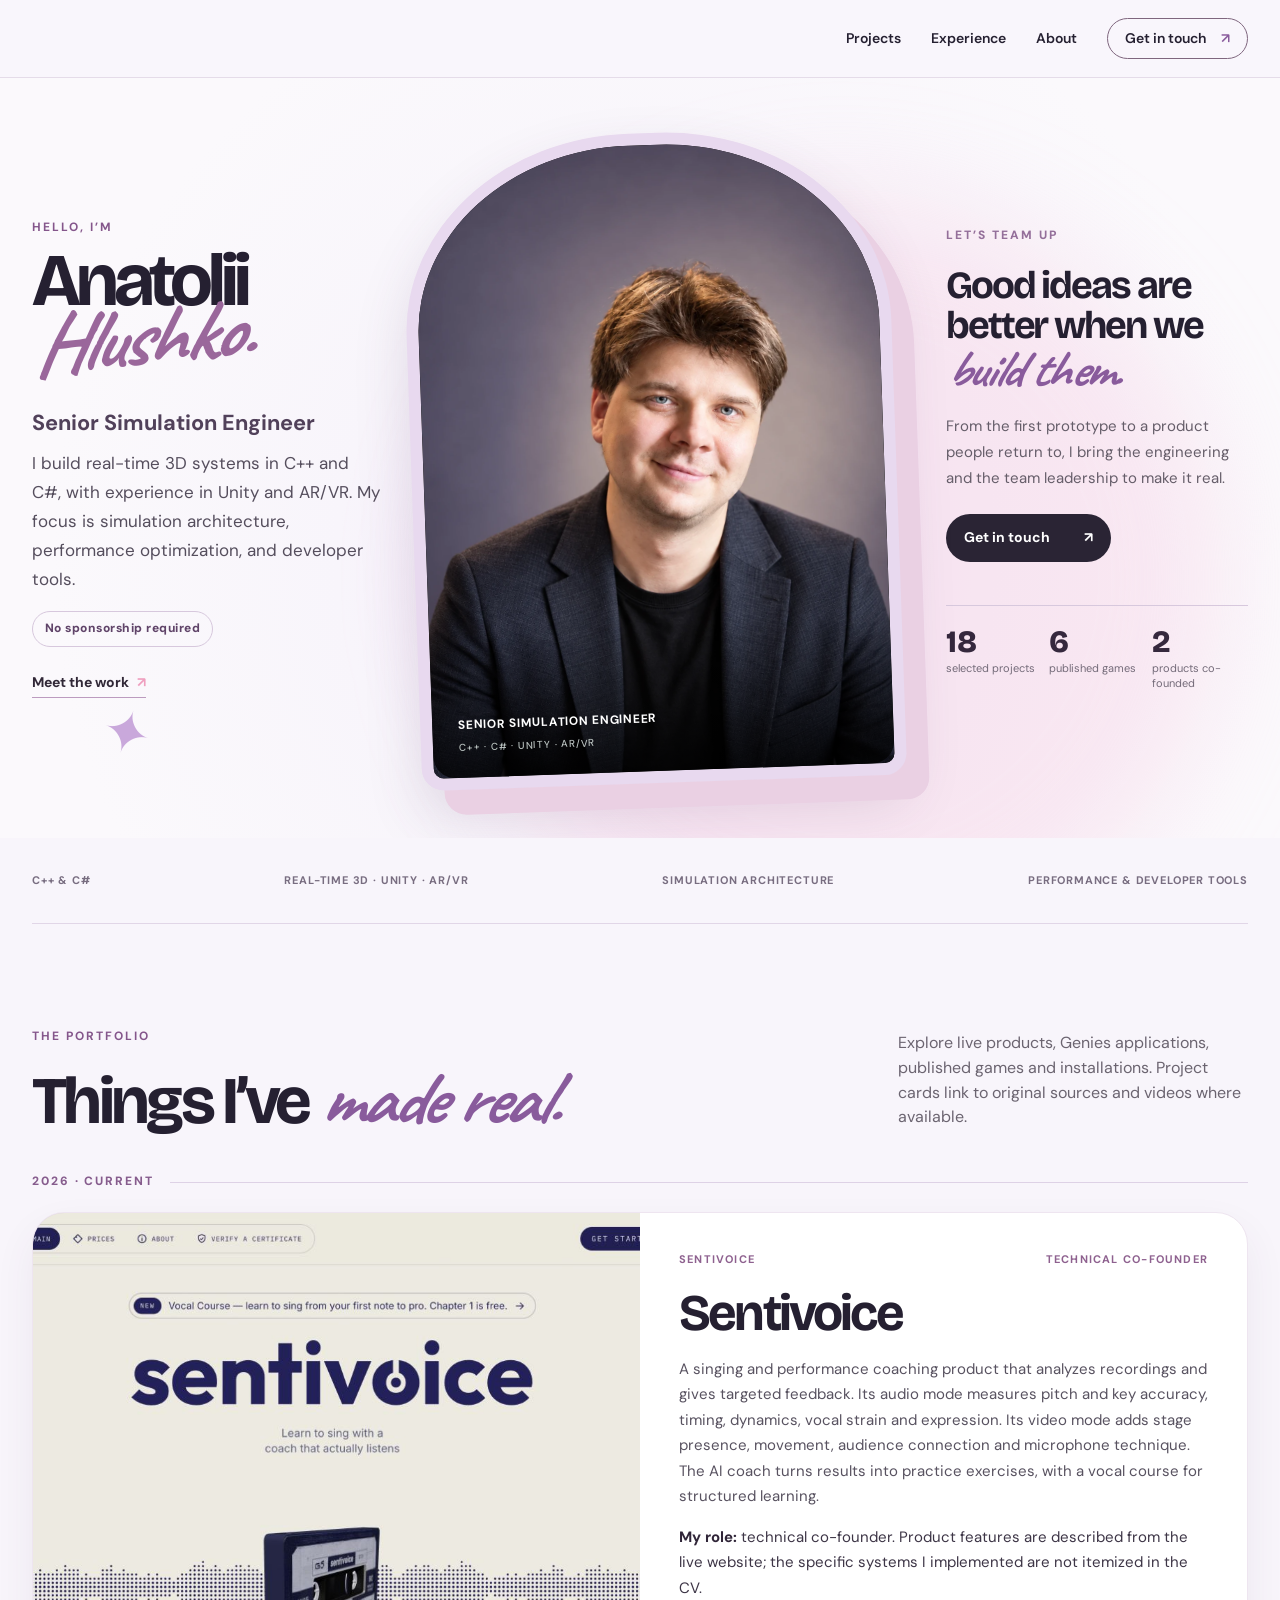
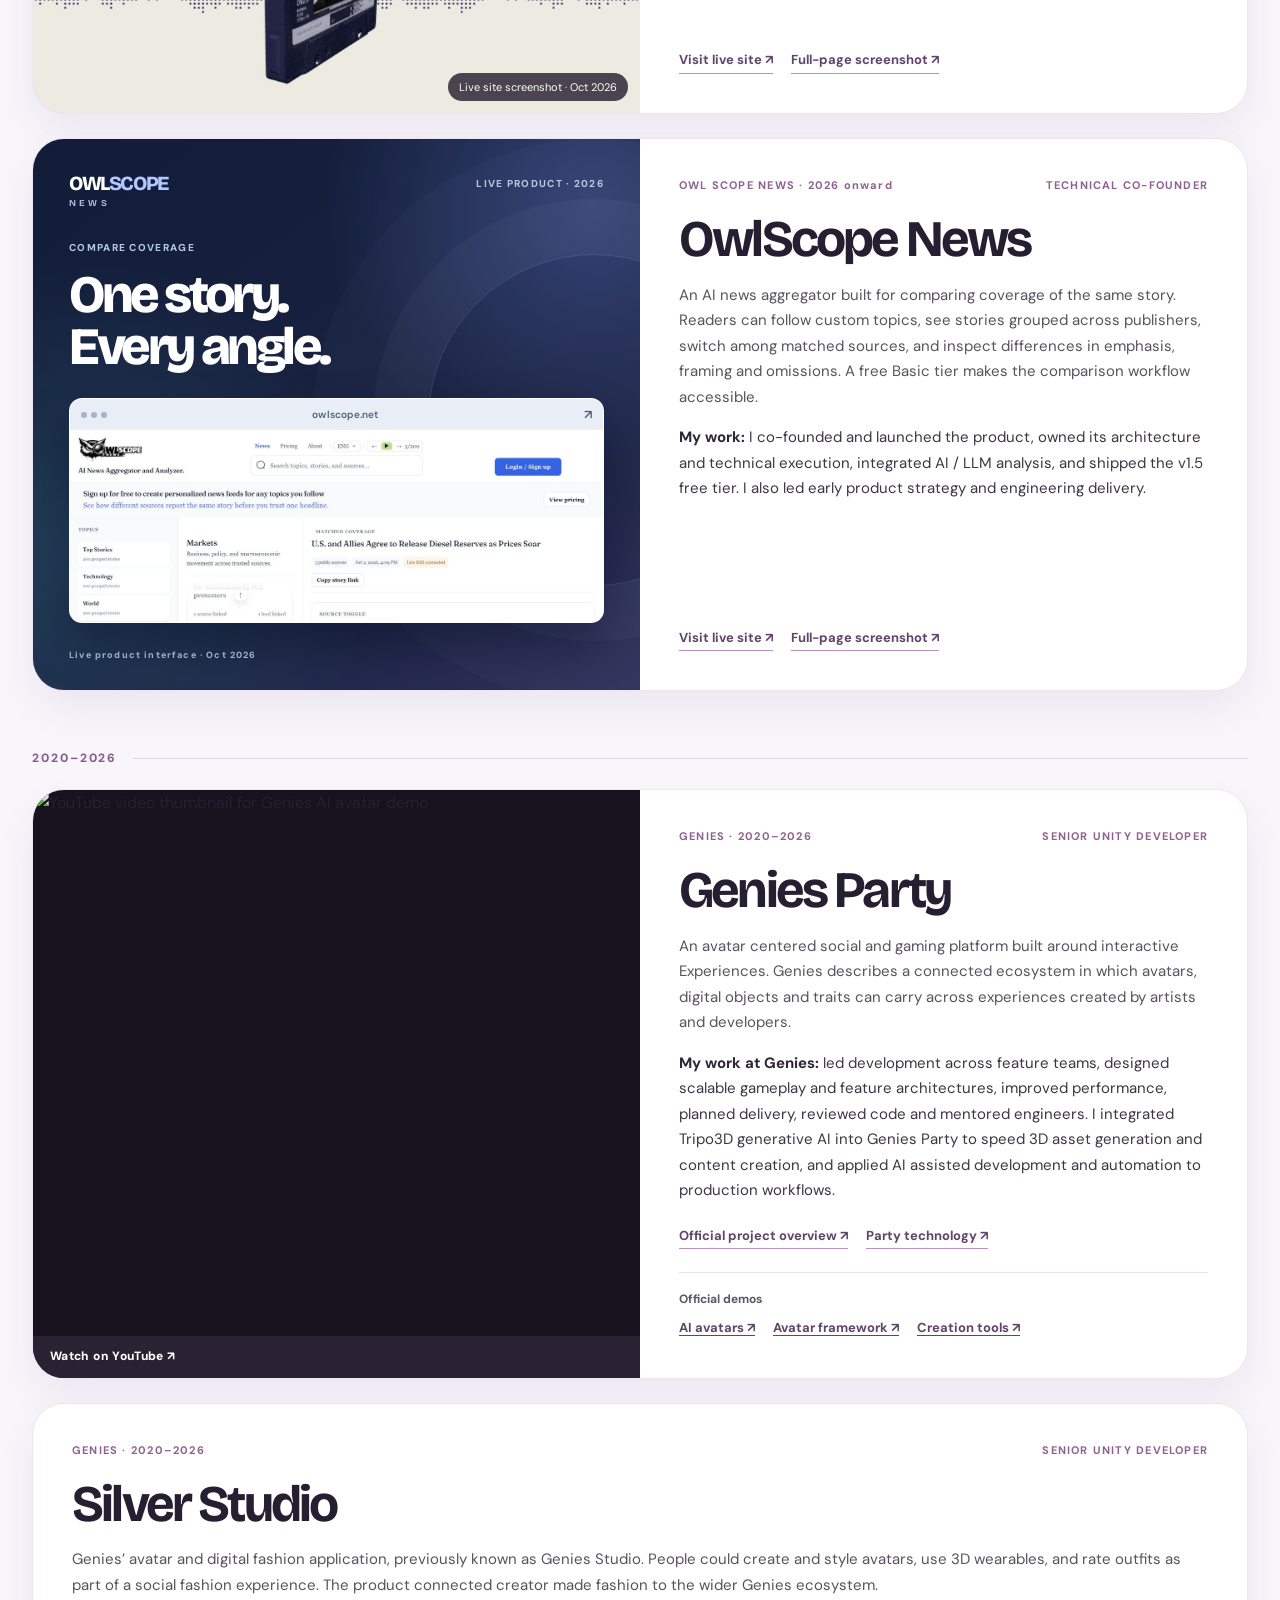
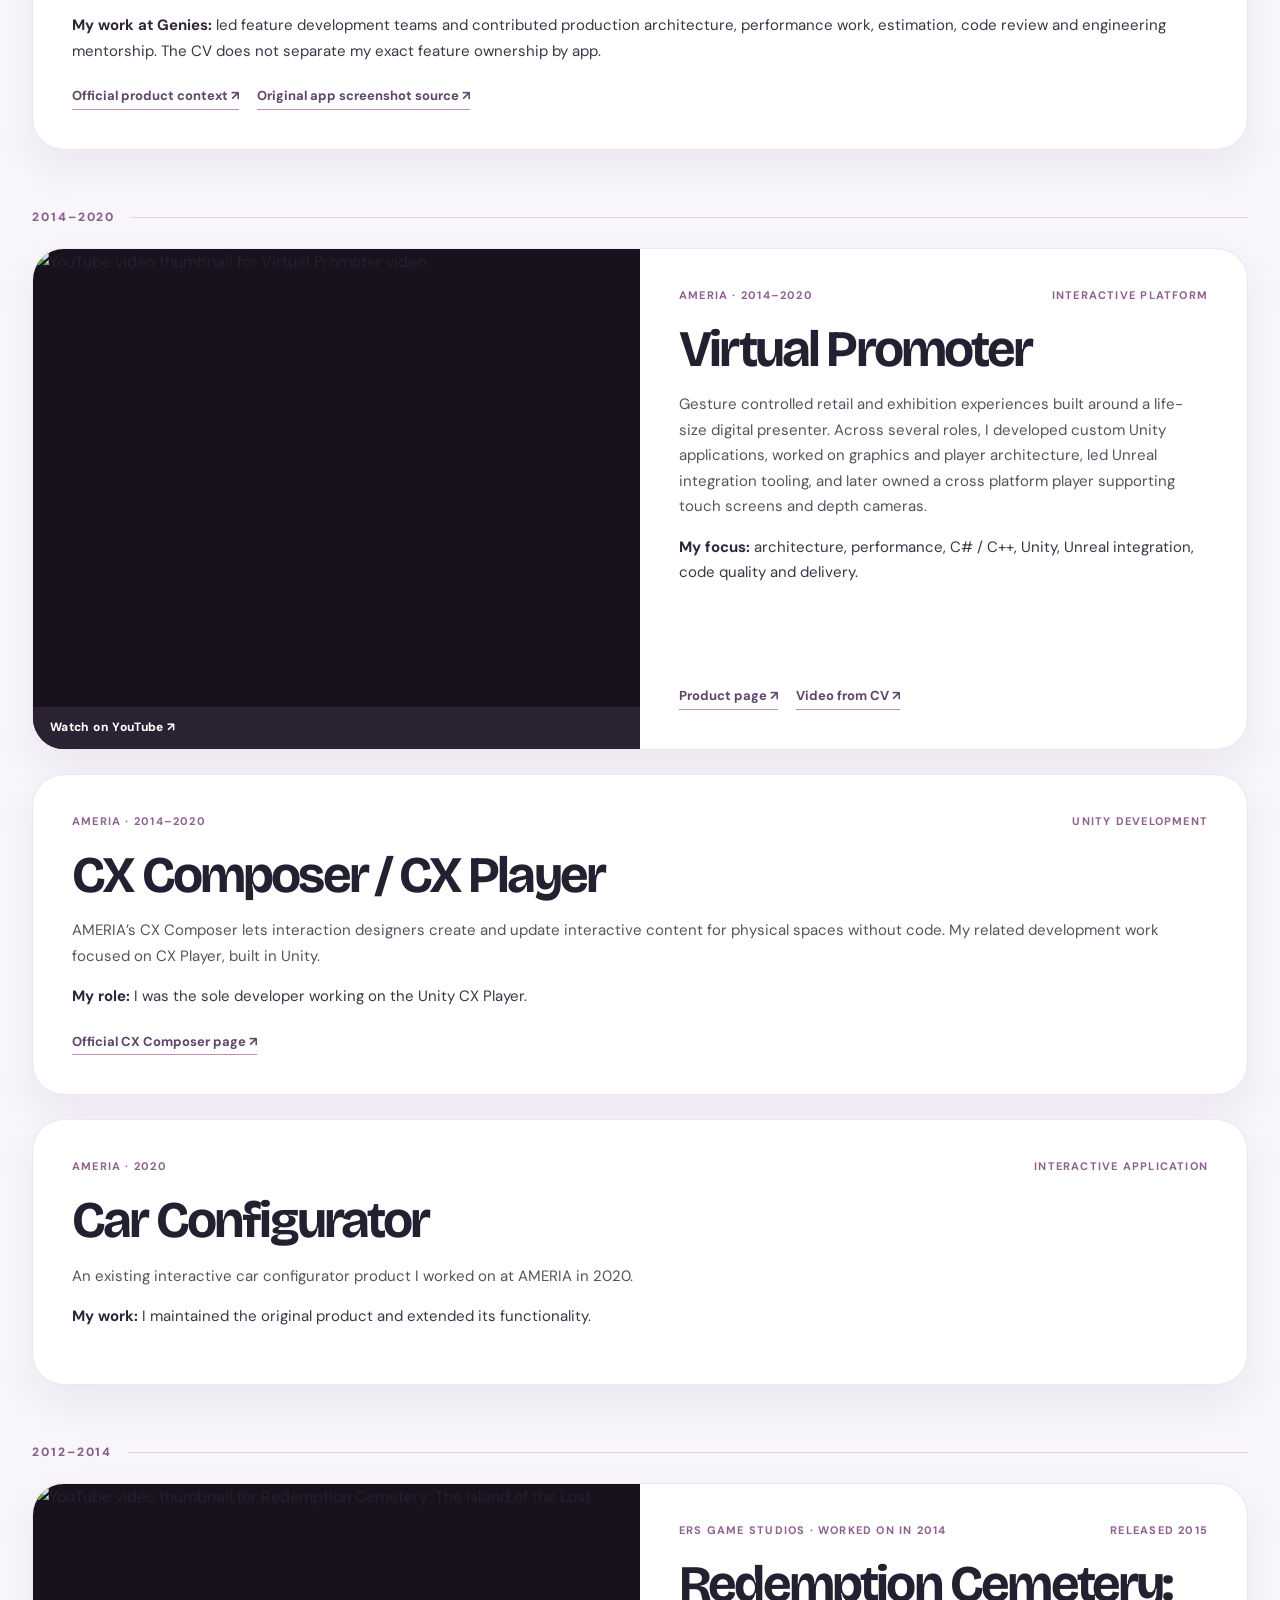
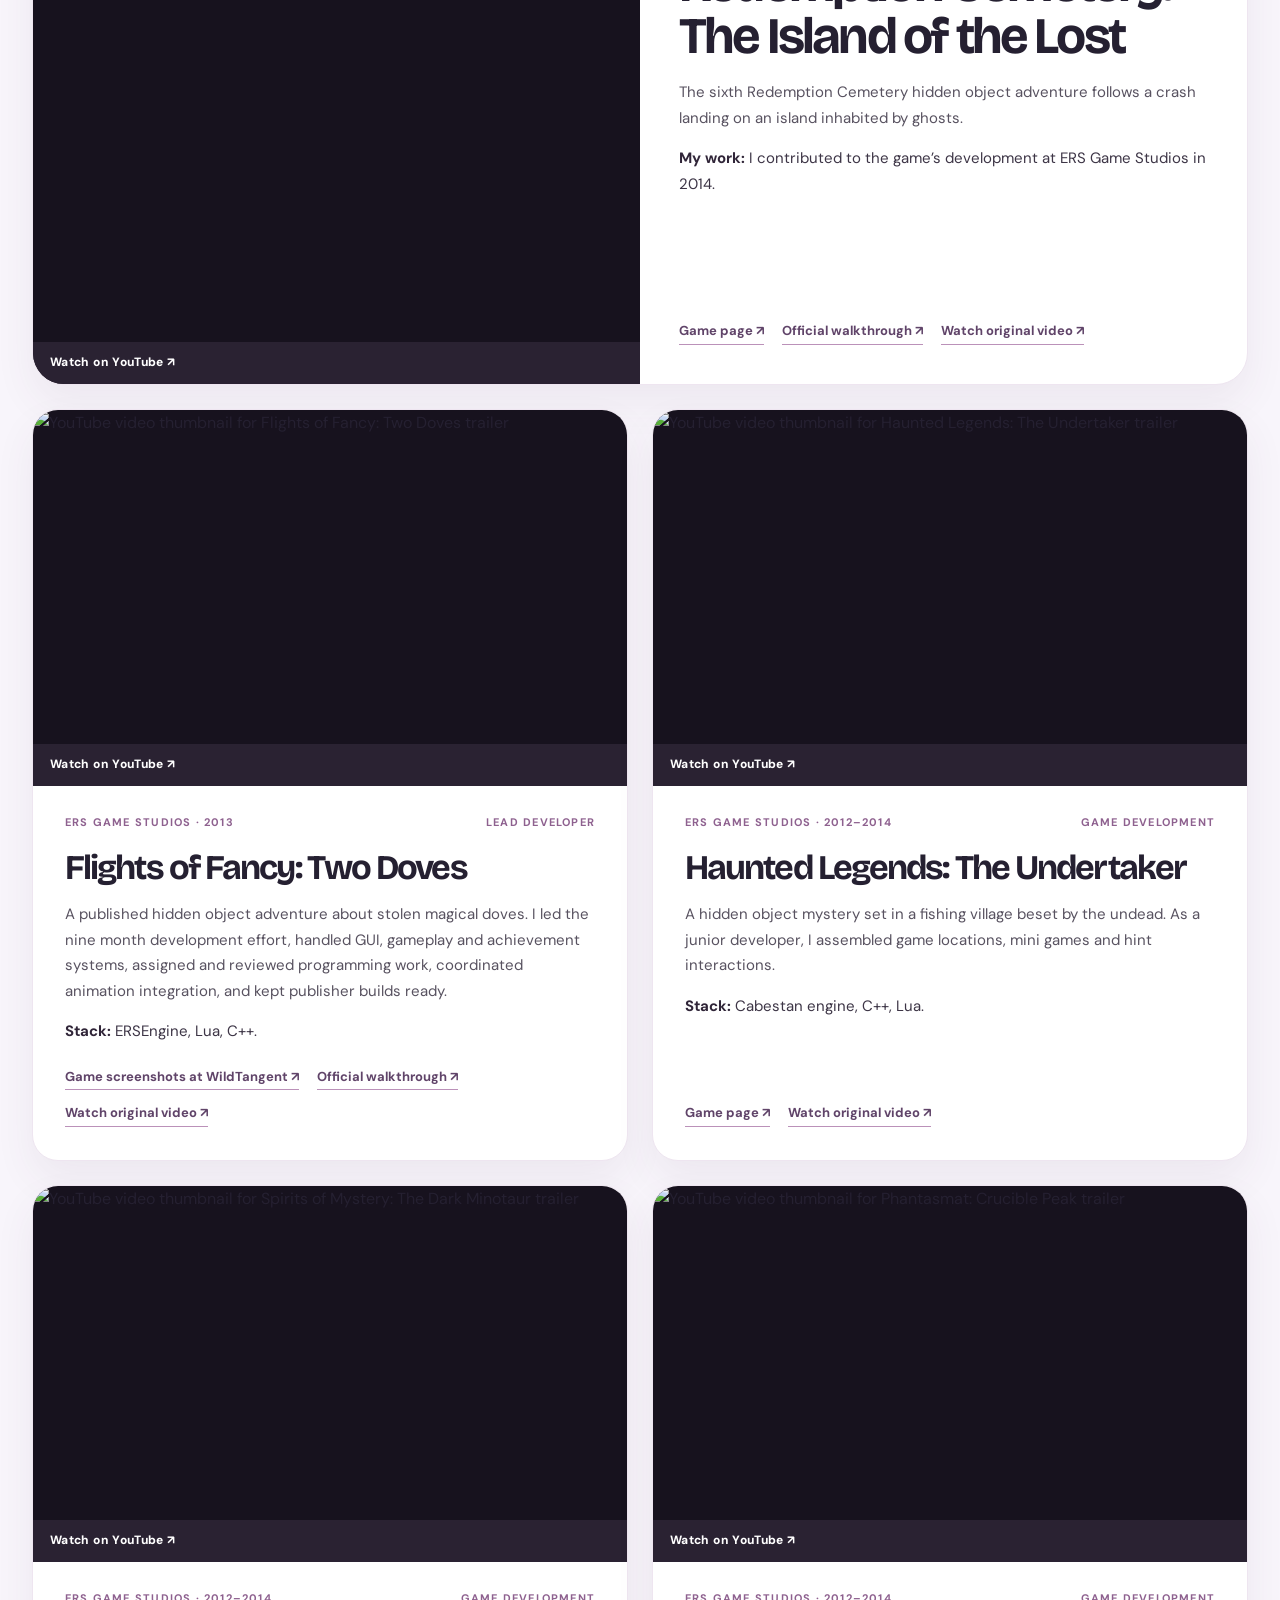
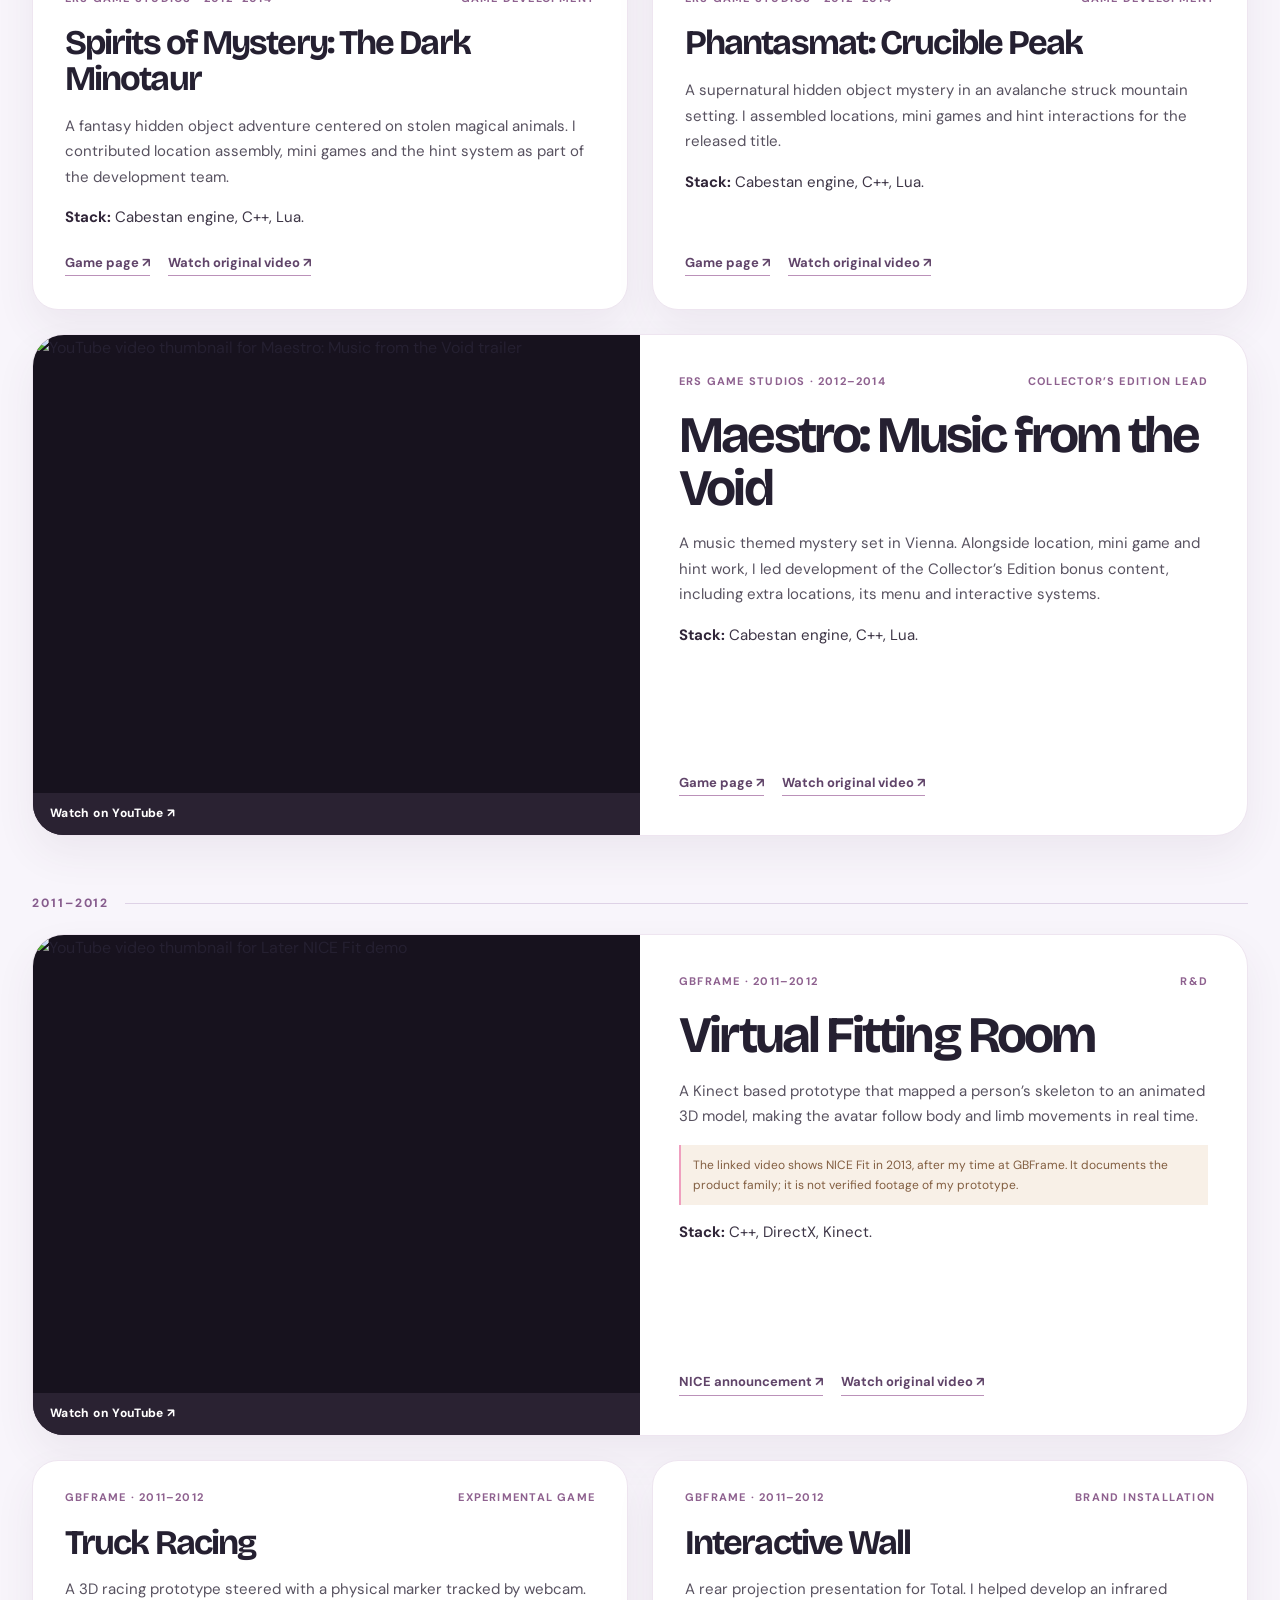
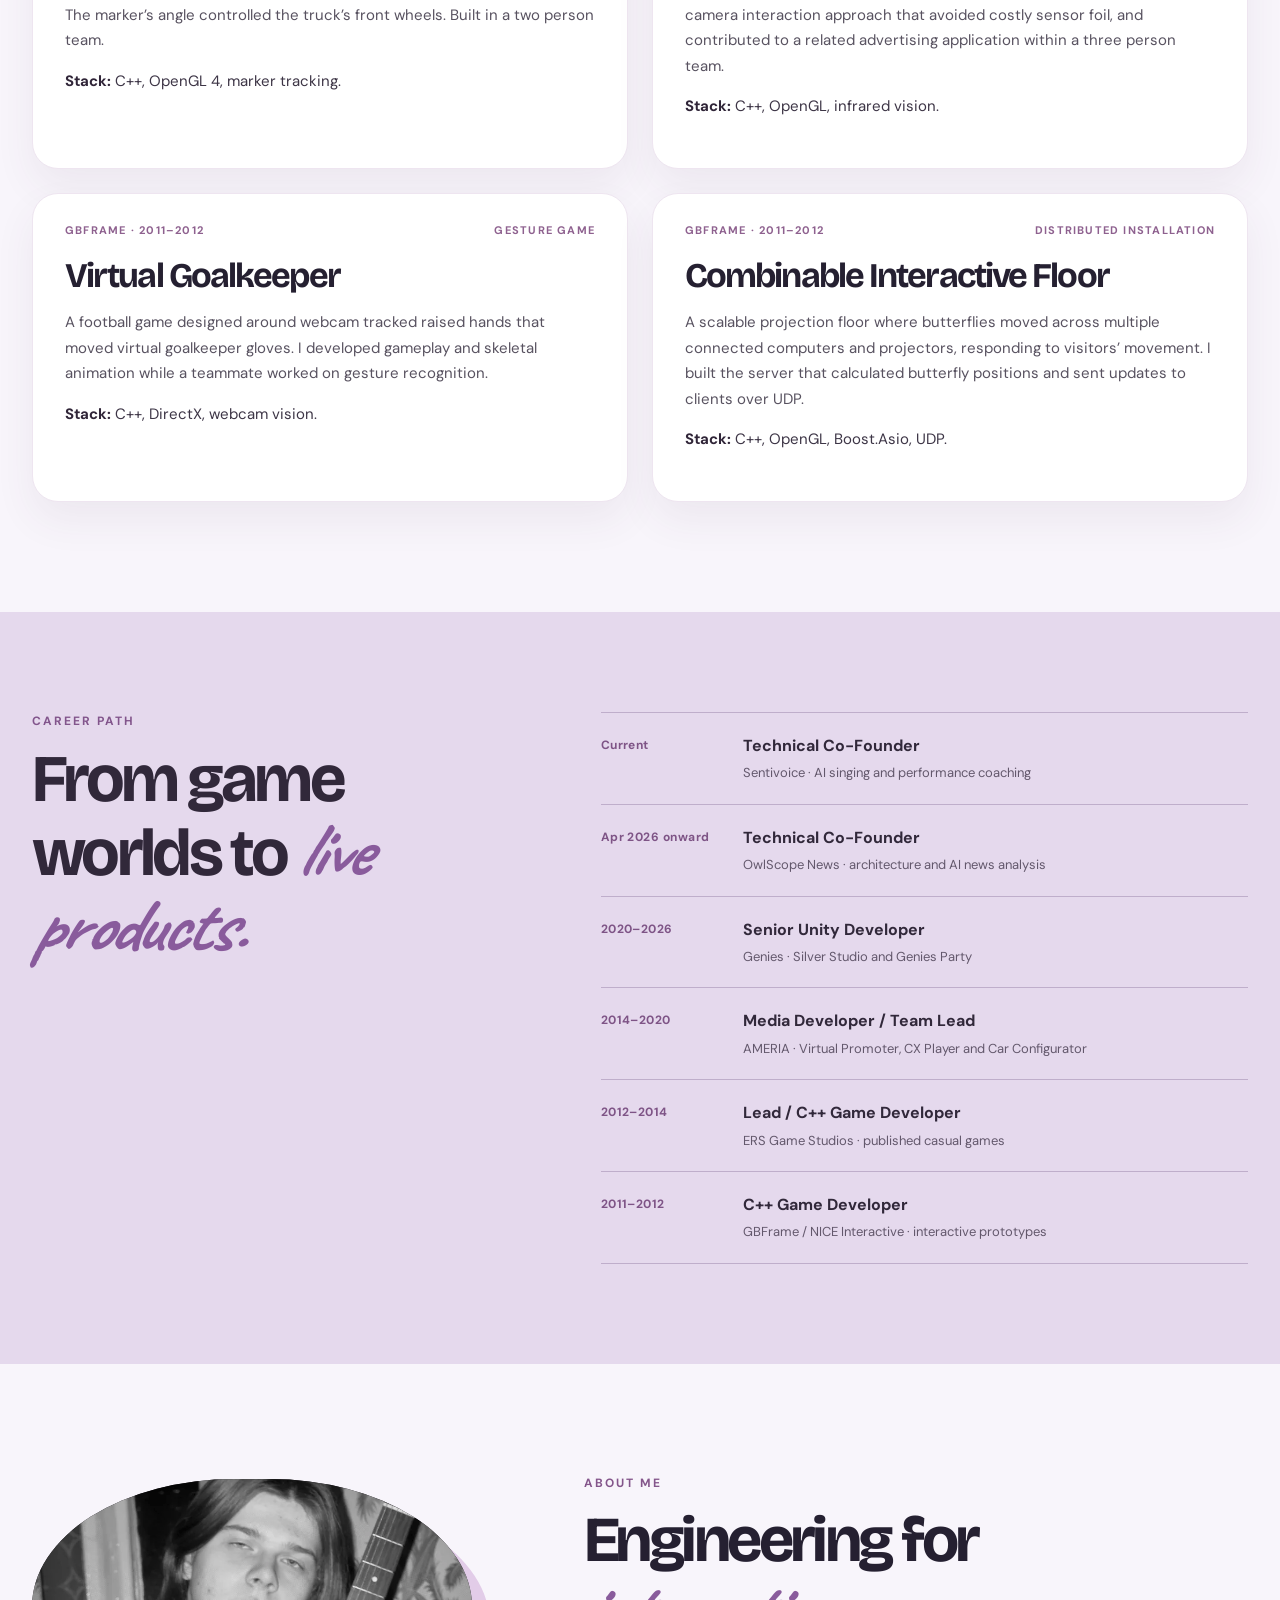
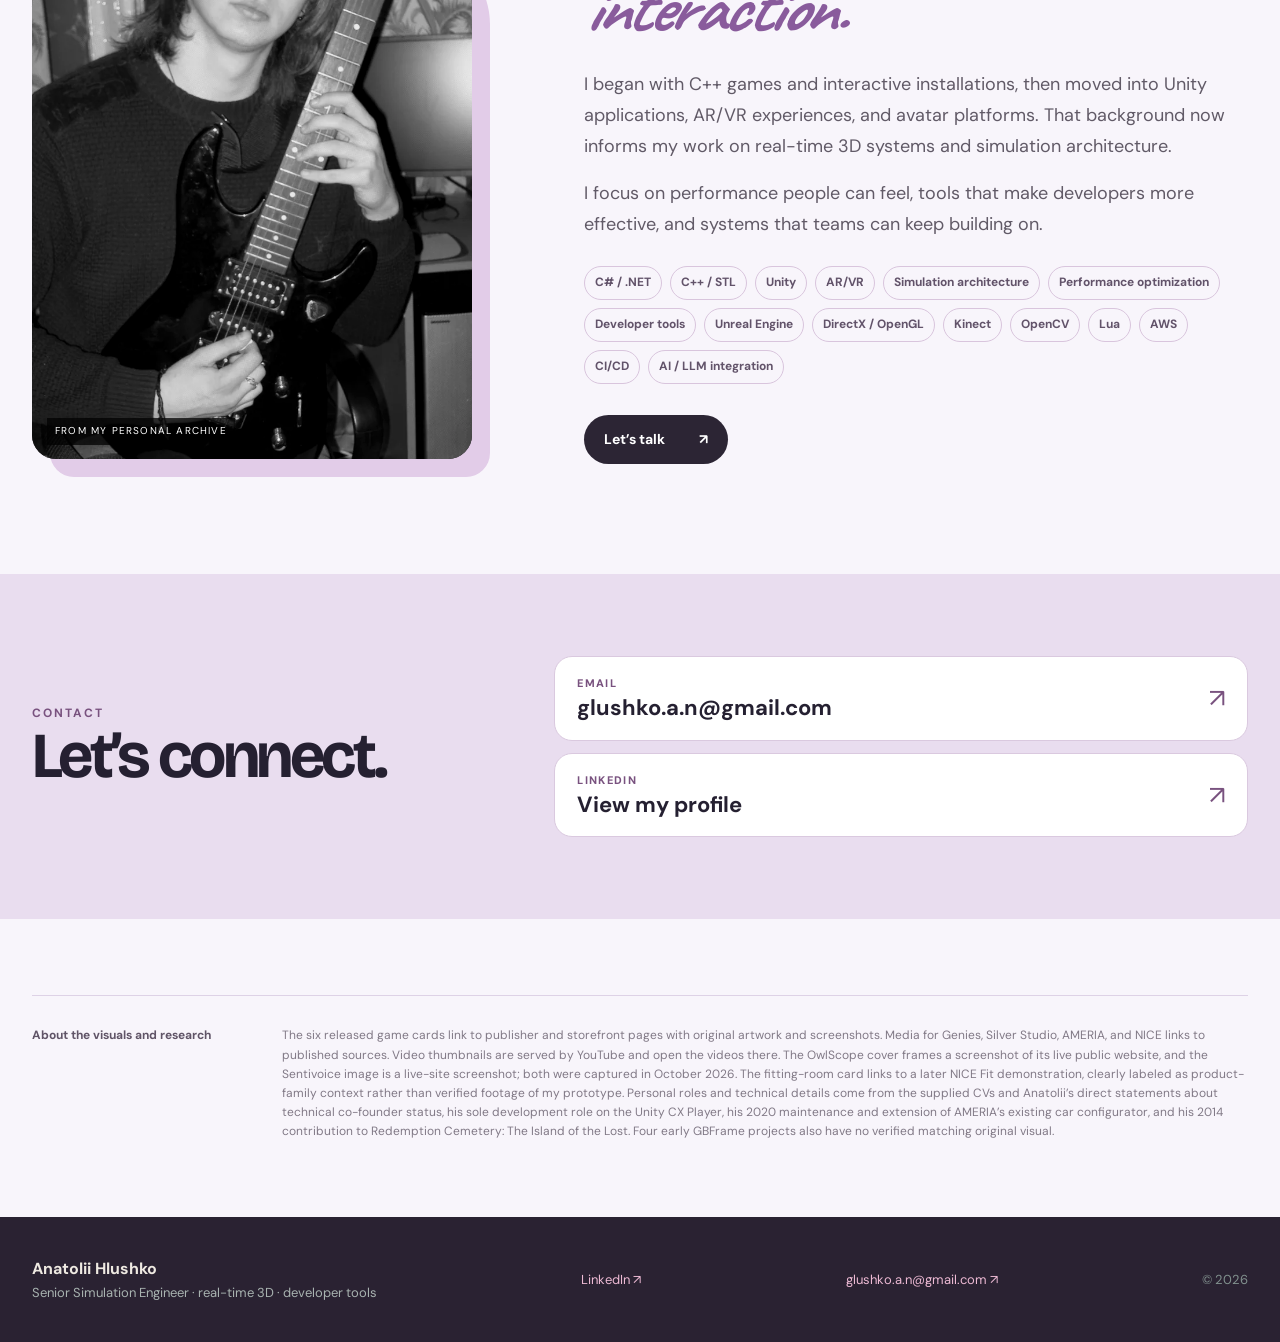
==== commit 859b6a32: "Redesign OwlScope portfolio visual" ====
--- a/index.html
+++ b/index.html
@@ -36,7 +36,7 @@
         <p class="project-year-label">2026 · CURRENT</p>
         <div class="featured-grid">
           <article class="project-card featured" id="sentivoice"><div class="project-image website-shot"><img src="assets/sentivoice-site.jpg" alt="Sentivoice live website with the vocal coaching product homepage" loading="lazy"><span class="image-note">Live site screenshot · Oct 2026</span></div><div class="project-body"><div class="project-meta"><span>SENTIVOICE</span><span>TECHNICAL CO-FOUNDER</span></div><h3>Sentivoice</h3><p>A singing and performance coaching product that analyzes recordings and gives targeted feedback. Its audio mode measures pitch and key accuracy, timing, dynamics, vocal strain and expression. Its video mode adds stage presence, movement, audience connection and microphone technique. The AI coach turns results into practice exercises, with a vocal course for structured learning.</p><p class="contribution"><strong>My role:</strong> technical co-founder. Product features are described from the live website; the specific systems I implemented are not itemized in the CV.</p><div class="project-links"><a href="https://sentivoice.com/" target="_blank" rel="noopener noreferrer">Visit live site ↗</a><a href="assets/sentivoice-full.jpg" target="_blank" rel="noopener noreferrer">Full-page screenshot ↗</a></div></div></article>
-          <article class="project-card featured" id="owlscope"><div class="project-image website-shot"><img src="assets/owlscope-site.jpg" alt="OwlScope News live website showing a story matched across three news sources" loading="lazy"><span class="image-note">Live site screenshot · Oct 2026</span></div><div class="project-body"><div class="project-meta"><span>OWL SCOPE NEWS · 2026 onward</span><span>TECHNICAL CO-FOUNDER</span></div><h3>OwlScope News</h3><p>An AI news aggregator built for comparing coverage of the same story. Readers can follow custom topics, see stories grouped across publishers, switch among matched sources, and inspect differences in emphasis, framing and omissions. A free Basic tier makes the comparison workflow accessible.</p><p class="contribution"><strong>My work:</strong> I co-founded and launched the product, owned its architecture and technical execution, integrated AI / LLM analysis, and shipped the v1.5 free tier. I also led early product strategy and engineering delivery.</p><div class="project-links"><a href="https://owlscope.net/" target="_blank" rel="noopener noreferrer">Visit live site ↗</a><a href="assets/owlscope-full.jpg" target="_blank" rel="noopener noreferrer">Full-page screenshot ↗</a></div></div></article>
+          <article class="project-card featured" id="owlscope"><div class="project-image owl-showcase"><div class="owl-showcase-top"><span class="owl-brand">OWL<span>SCOPE</span><small>NEWS</small></span><span class="owl-showcase-tag">LIVE PRODUCT · 2026</span></div><div class="owl-showcase-copy"><span>COMPARE COVERAGE</span><strong>One story.<br>Every angle.</strong></div><div class="owl-browser" aria-label="Framed screenshot of the OwlScope News interface"><div class="owl-browser-bar"><span class="owl-browser-dots" aria-hidden="true"><i></i><i></i><i></i></span><span>owlscope.net</span><span class="owl-browser-arrow" aria-hidden="true">↗</span></div><img src="assets/owlscope-site.jpg" alt="OwlScope News interface showing a story matched across three news sources" loading="lazy"></div><span class="owl-showcase-note">Live product interface · Oct 2026</span></div><div class="project-body"><div class="project-meta"><span>OWL SCOPE NEWS · 2026 onward</span><span>TECHNICAL CO-FOUNDER</span></div><h3>OwlScope News</h3><p>An AI news aggregator built for comparing coverage of the same story. Readers can follow custom topics, see stories grouped across publishers, switch among matched sources, and inspect differences in emphasis, framing and omissions. A free Basic tier makes the comparison workflow accessible.</p><p class="contribution"><strong>My work:</strong> I co-founded and launched the product, owned its architecture and technical execution, integrated AI / LLM analysis, and shipped the v1.5 free tier. I also led early product strategy and engineering delivery.</p><div class="project-links"><a href="https://owlscope.net/" target="_blank" rel="noopener noreferrer">Visit live site ↗</a><a href="assets/owlscope-full.jpg" target="_blank" rel="noopener noreferrer">Full-page screenshot ↗</a></div></div></article>
         </div>
       </div>
       <div class="project-year-group">
@@ -92,7 +92,7 @@
         </div>
       </div>
     </section>
-    <aside class="editorial-note wrap"><strong>About the visuals and research</strong><p>The six released game cards link to publisher and storefront pages with original artwork and screenshots. Media for Genies, Silver Studio, AMERIA, and NICE links to published sources. Video thumbnails are served by YouTube and open the videos there. OwlScope and Sentivoice images are screenshots of their live public websites, captured in October 2026. The fitting-room card links to a later NICE Fit demonstration, clearly labeled as product-family context rather than verified footage of my prototype. Personal roles and technical details come from the supplied CVs and Anatolii’s direct statements about technical co-founder status, his sole development role on the Unity CX Player, his 2020 maintenance and extension of AMERIA’s existing car configurator, and his 2014 contribution to Redemption Cemetery: The Island of the Lost. Four early GBFrame projects also have no verified matching original visual.</p></aside>
+    <aside class="editorial-note wrap"><strong>About the visuals and research</strong><p>The six released game cards link to publisher and storefront pages with original artwork and screenshots. Media for Genies, Silver Studio, AMERIA, and NICE links to published sources. Video thumbnails are served by YouTube and open the videos there. The OwlScope cover frames a screenshot of its live public website, and the Sentivoice image is a live-site screenshot; both were captured in October 2026. The fitting-room card links to a later NICE Fit demonstration, clearly labeled as product-family context rather than verified footage of my prototype. Personal roles and technical details come from the supplied CVs and Anatolii’s direct statements about technical co-founder status, his sole development role on the Unity CX Player, his 2020 maintenance and extension of AMERIA’s existing car configurator, and his 2014 contribution to Redemption Cemetery: The Island of the Lost. Four early GBFrame projects also have no verified matching original visual.</p></aside>
   </main>
   <footer><div class="wrap footer-inner"><div><strong>Anatolii Hlushko</strong><span>Senior Simulation Engineer · real-time 3D · developer tools</span></div><a href="https://www.linkedin.com/in/anatolii-hlushko-0a576024" target="_blank" rel="noopener noreferrer">LinkedIn ↗</a><a href="mailto:glushko.a.n@gmail.com">glushko.a.n@gmail.com ↗</a><span>© 2026</span></div></footer>
 </body>
--- a/styles.css
+++ b/styles.css
@@ -79,3 +79,10 @@
 .project-year-group+.project-year-group{margin-top:58px}.project-year-label{display:flex;align-items:center;gap:16px;margin:0 0 20px;color:#865c8d;font-size:12px;font-weight:800;letter-spacing:.16em}.project-year-label:after{content:"";flex:1;height:1px;background:#ded2e6}.project-year-group .featured-grid{margin-bottom:0}@media(max-width:740px){.project-year-group+.project-year-group{margin-top:45px}.project-year-label{margin-bottom:16px}}
 .project-card.featured.text-only{display:block}.project-card.featured.text-only .project-body{width:100%}
 .project-year-group .featured-grid+.project-grid{margin-top:24px}@media(max-width:740px){.project-year-group .featured-grid+.project-grid{margin-top:20px}}
+
+/* OwlScope cover frames the real interface capture as a supporting detail. */
+#owlscope .owl-showcase{isolation:isolate;display:flex;flex-direction:column;justify-content:space-between;gap:25px;height:100%;min-height:500px;padding:34px 36px 27px;background:radial-gradient(circle at 92% 12%,rgba(130,153,255,.27),transparent 36%),radial-gradient(circle at 8% 75%,rgba(86,191,208,.18),transparent 42%),linear-gradient(145deg,#101c38,#1b2443 65%,#30325c);color:#fff}
+.owl-showcase:after{content:"";position:absolute;z-index:-1;width:330px;height:330px;right:-120px;top:115px;border:1px solid rgba(193,210,255,.16);border-radius:50%;box-shadow:0 0 0 55px rgba(193,210,255,.035),0 0 0 115px rgba(193,210,255,.025);pointer-events:none}
+.owl-showcase-top{display:flex;justify-content:space-between;align-items:start;gap:16px}.owl-brand{font-family:'Bricolage Grotesque',sans-serif;font-size:20px;line-height:1;letter-spacing:-.07em;font-weight:800;white-space:nowrap}.owl-brand>span{color:#b6c7ff}.owl-brand small{display:block;margin-top:6px;font-size:9px;letter-spacing:.36em;font-weight:700;color:#acbee4}.owl-showcase-tag,.owl-showcase-copy>span,.owl-showcase-note{font-size:10px;font-weight:800;letter-spacing:.13em;color:#b6c7e4}.owl-showcase-tag{padding-top:3px;text-align:right}.owl-showcase-copy{margin-top:auto}.owl-showcase-copy strong{display:block;margin-top:10px;font-family:'Bricolage Grotesque',sans-serif;font-size:clamp(39px,4.1vw,60px);font-weight:800;letter-spacing:-.065em;line-height:.99;color:#fff}
+.owl-browser{flex:0 0 auto;min-width:0;height:225px;overflow:hidden;border:1px solid rgba(255,255,255,.4);border-radius:13px;background:#fff;box-shadow:0 22px 44px rgba(2,8,28,.35)}.owl-browser-bar{height:31px;display:flex;align-items:center;justify-content:space-between;padding:0 11px;background:#e8edf6;color:#52617a;font:600 10px/1 'DM Sans',sans-serif;letter-spacing:.02em}.owl-browser-dots{display:flex;gap:4px}.owl-browser-dots i{display:block;width:6px;height:6px;border-radius:50%;background:#a6b3c9}.owl-browser-arrow{font-size:13px}.project-image.owl-showcase .owl-browser img{display:block;width:100%;height:calc(100% - 31px);object-fit:cover;object-position:top left;transition:none}.project-card:hover .owl-showcase .owl-browser img{transform:none}.owl-showcase-note{color:#9eafd2;font-size:9px}
+@media(max-width:740px){#owlscope .owl-showcase{height:auto;min-height:400px;padding:25px 26px 22px;gap:16px}.owl-showcase-copy strong{font-size:clamp(38px,9vw,50px)}.owl-browser{height:165px}.owl-showcase-note{font-size:8px}}
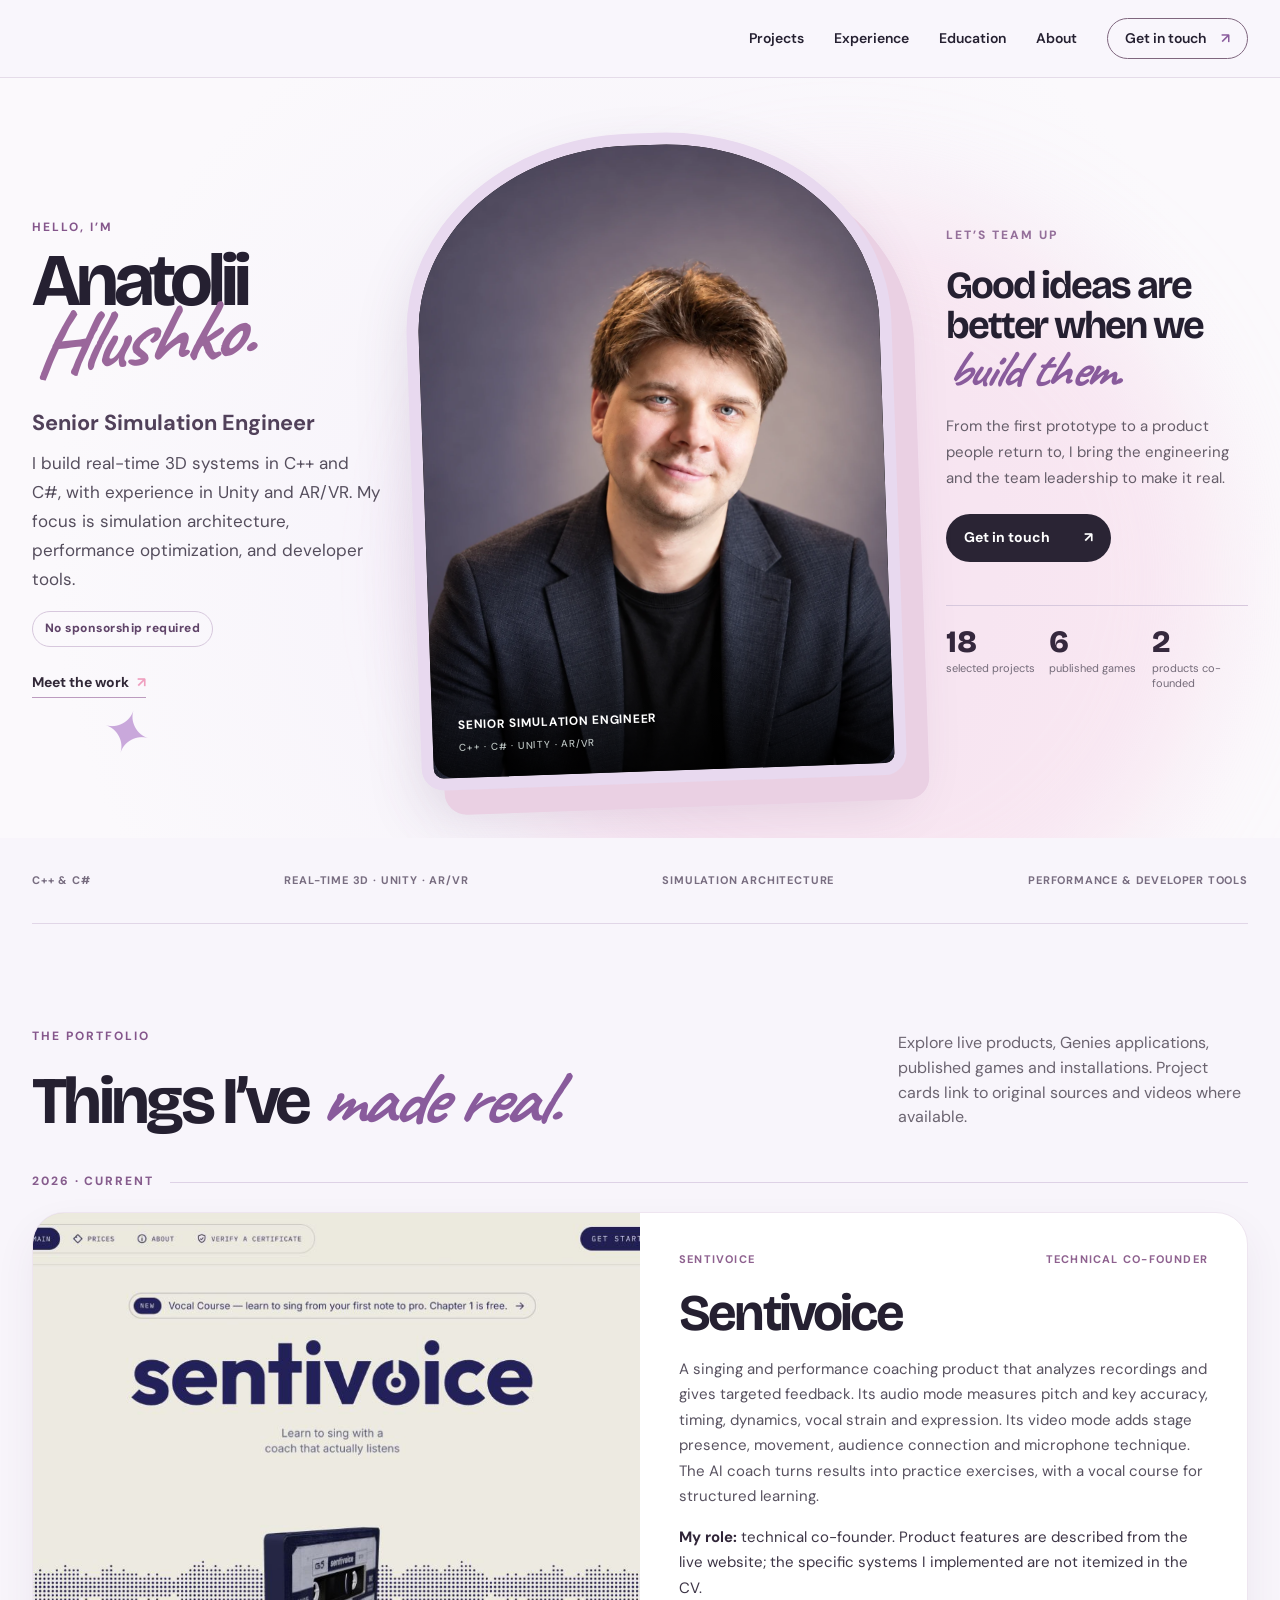
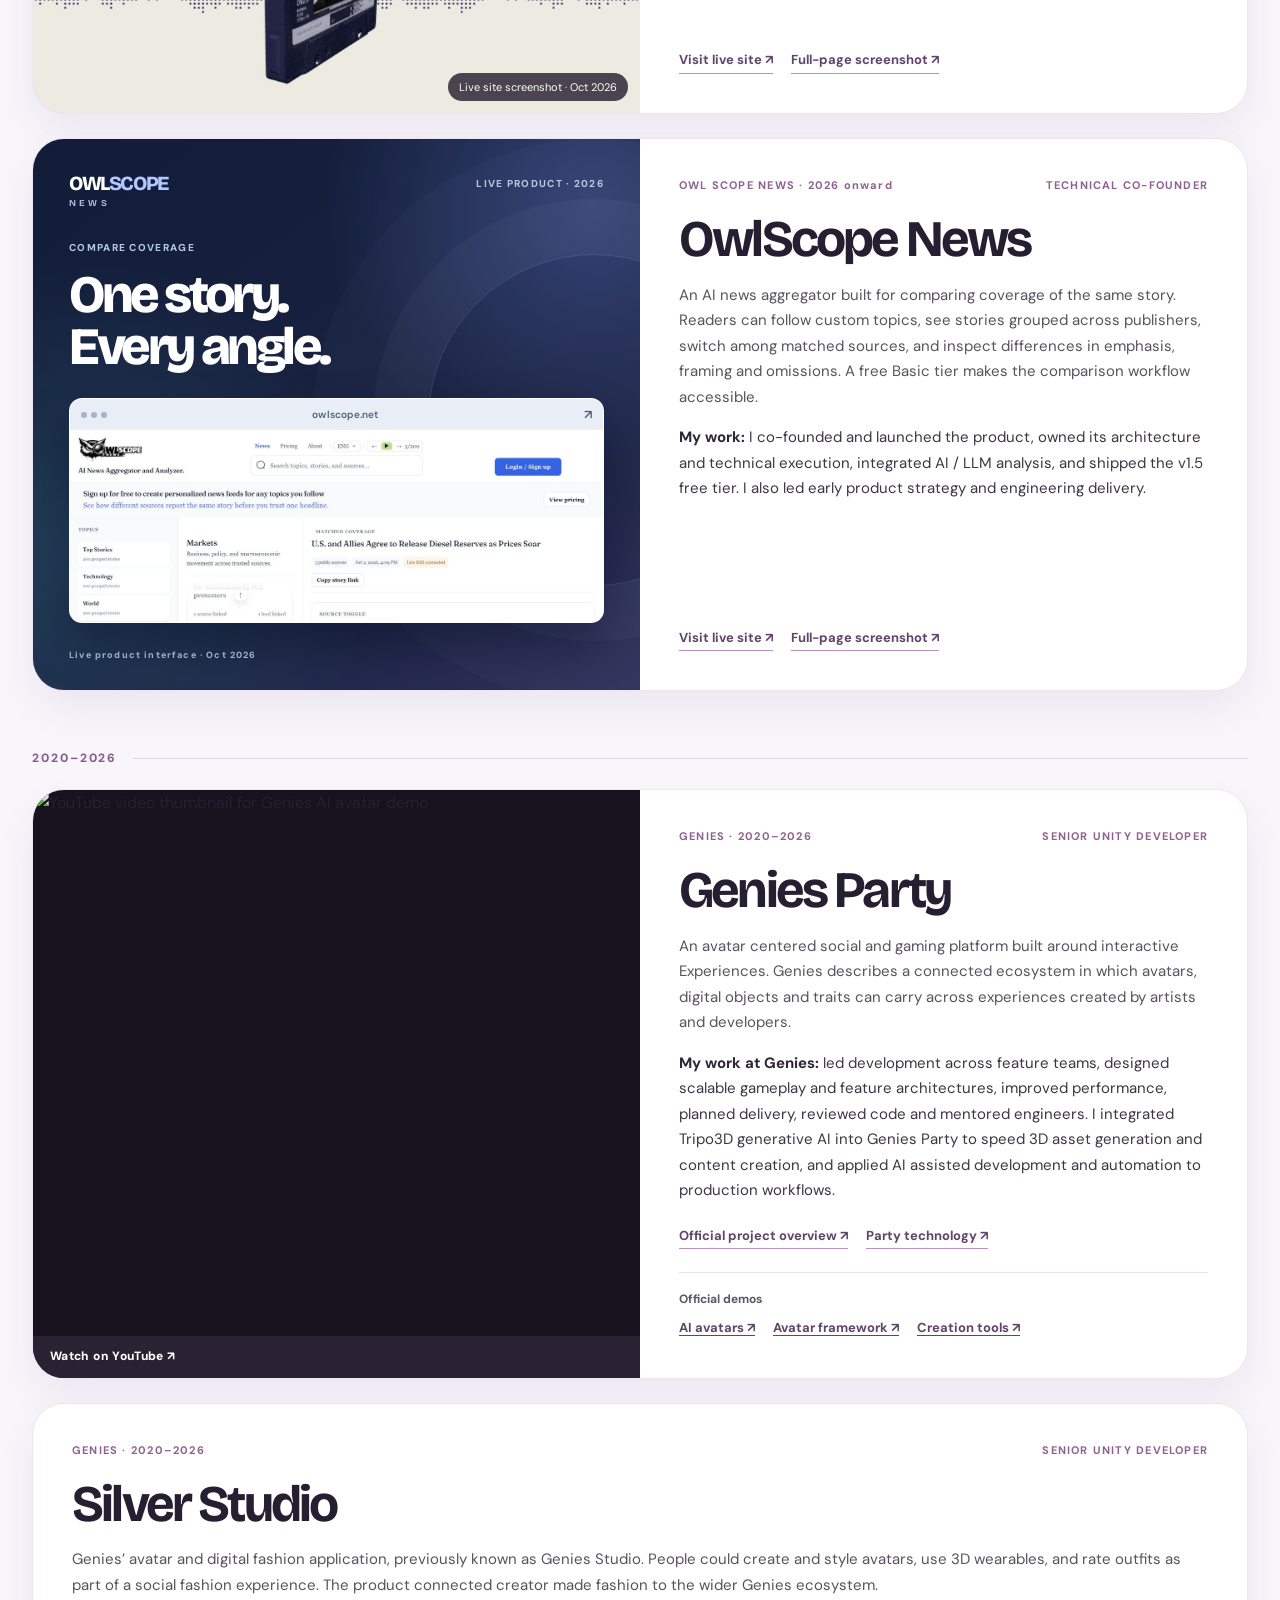
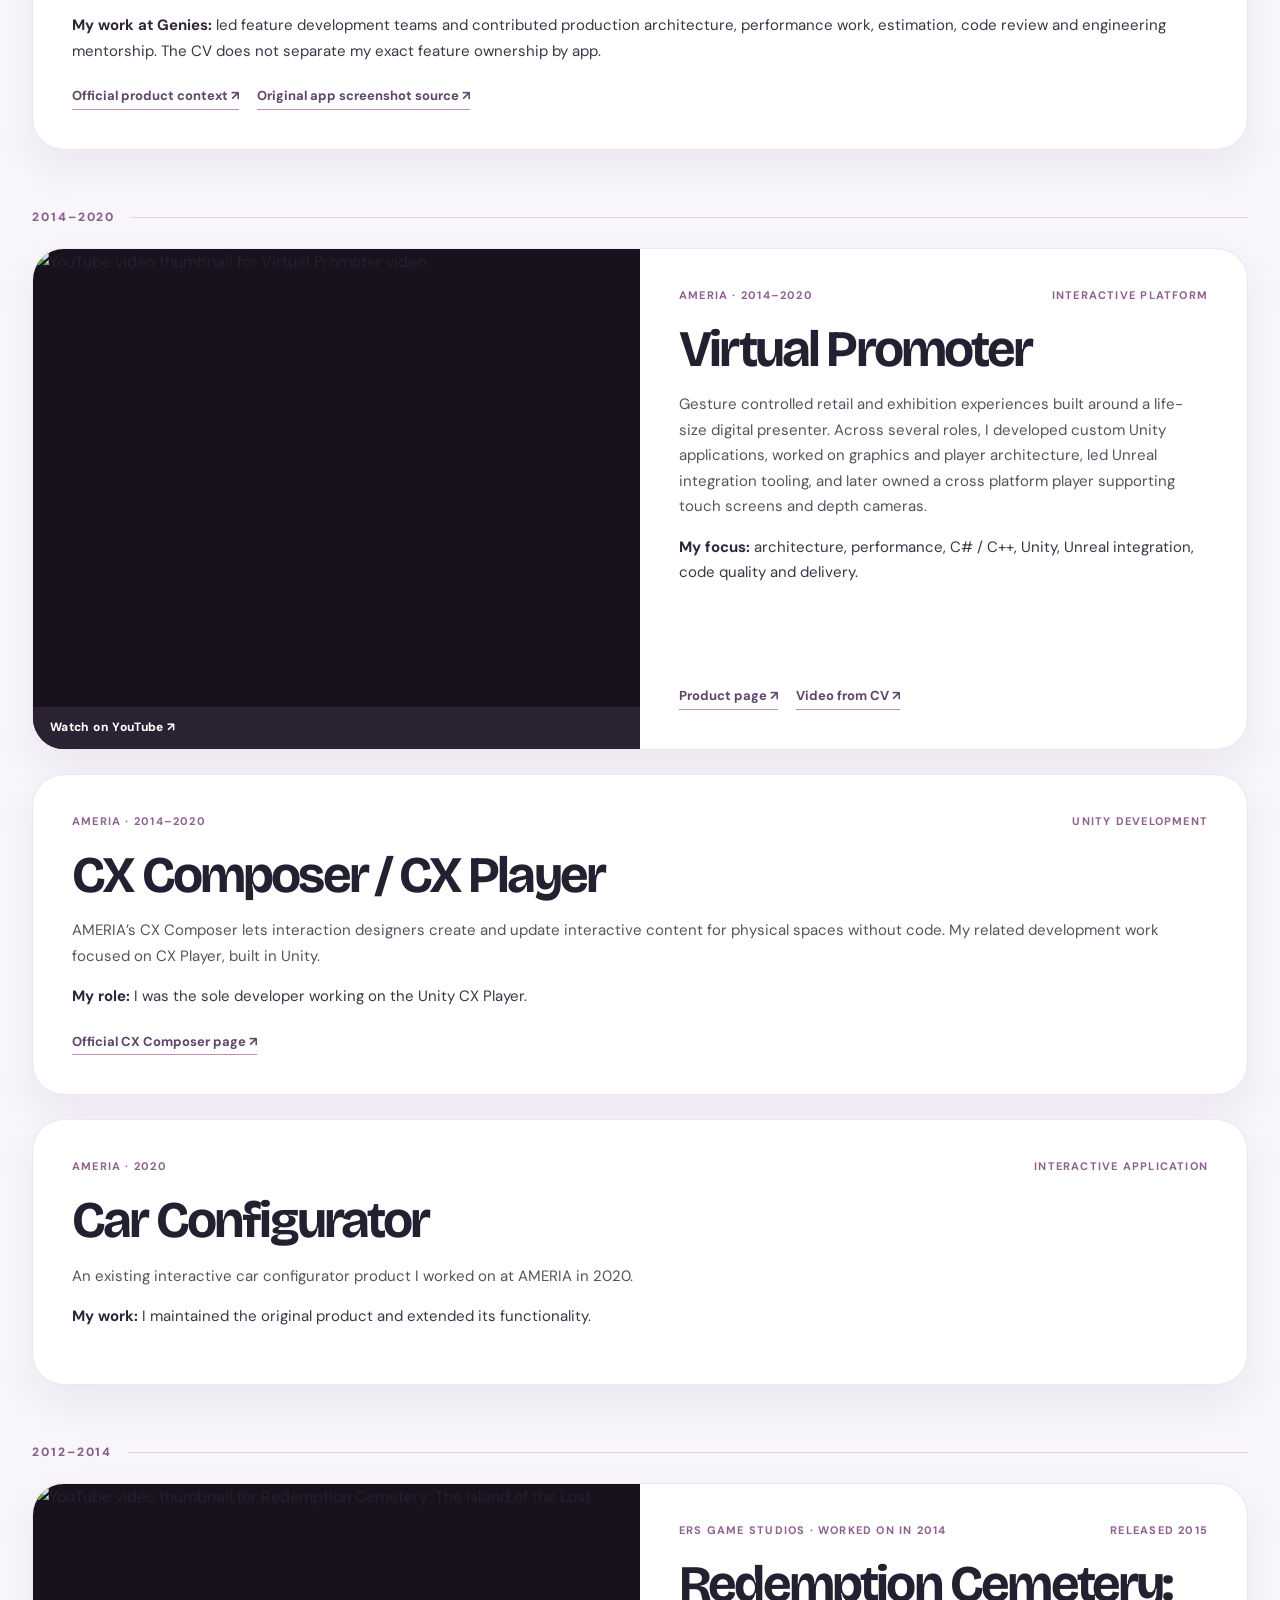
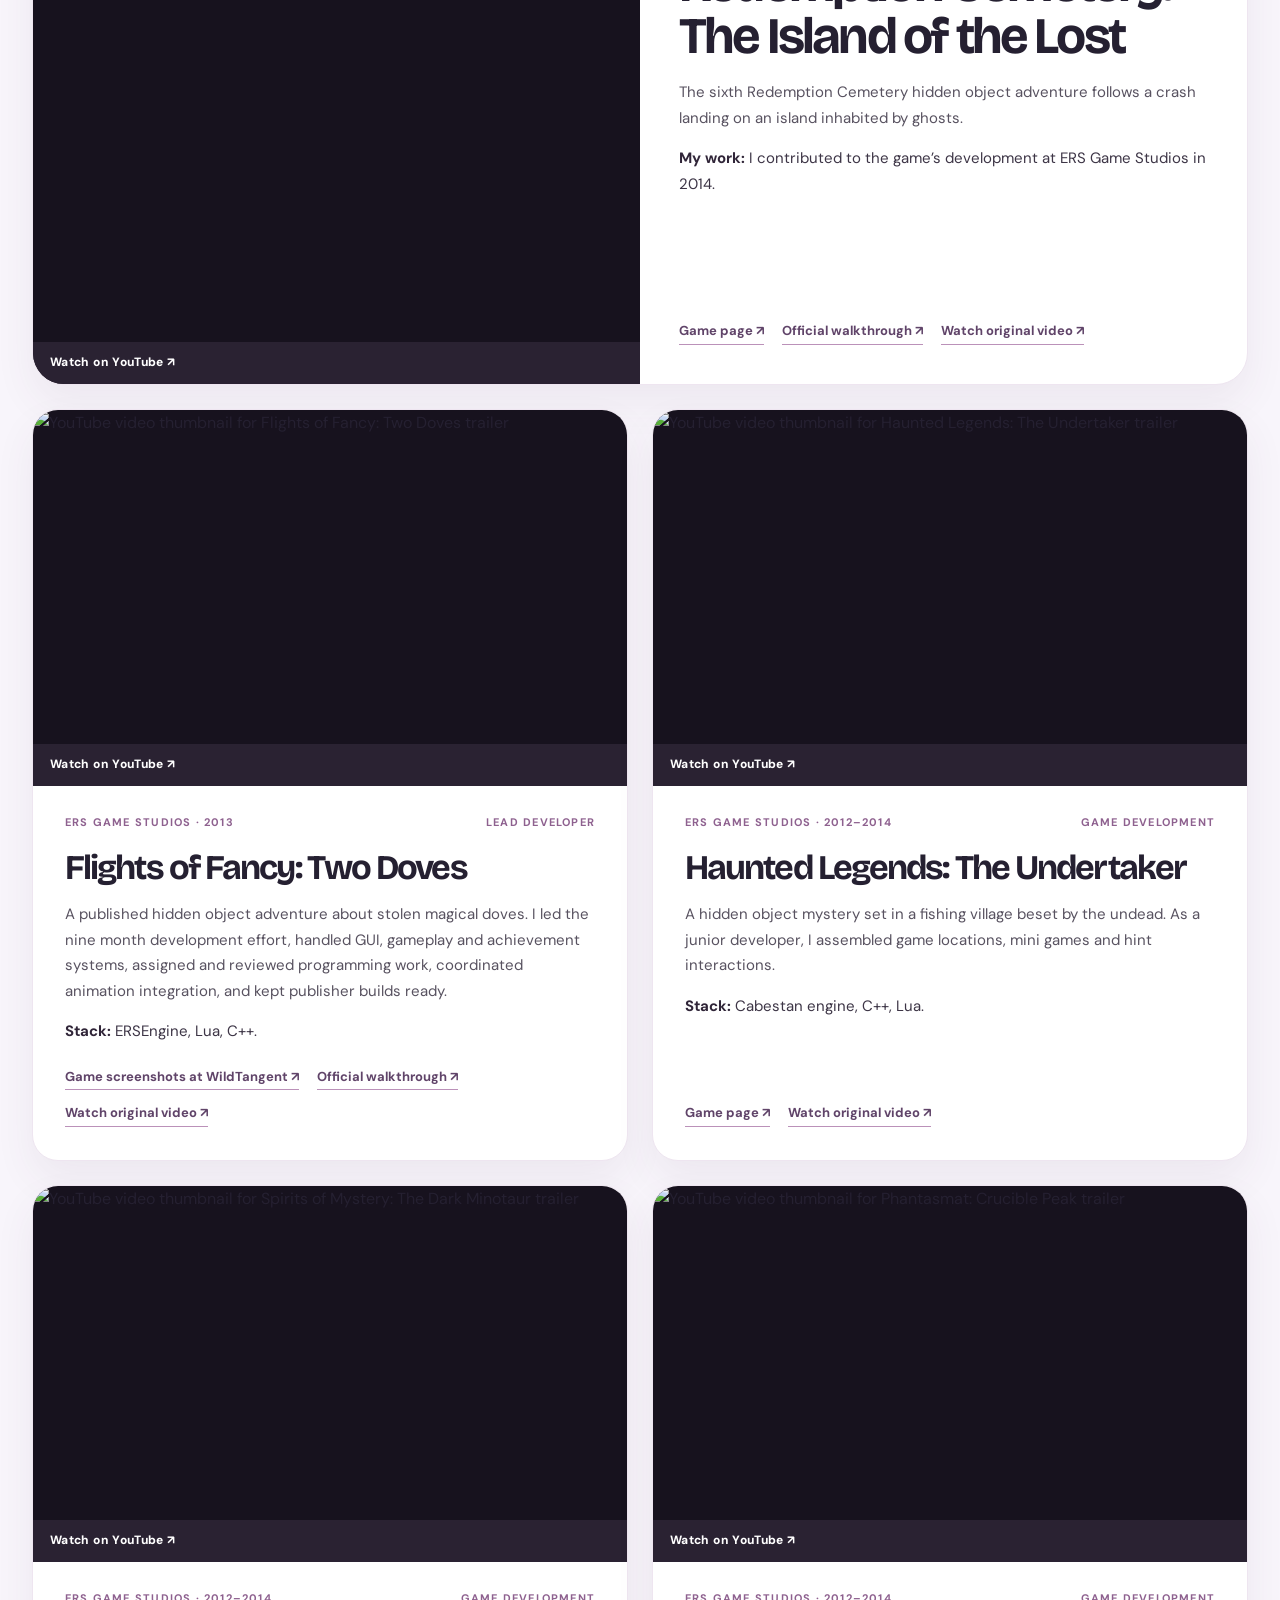
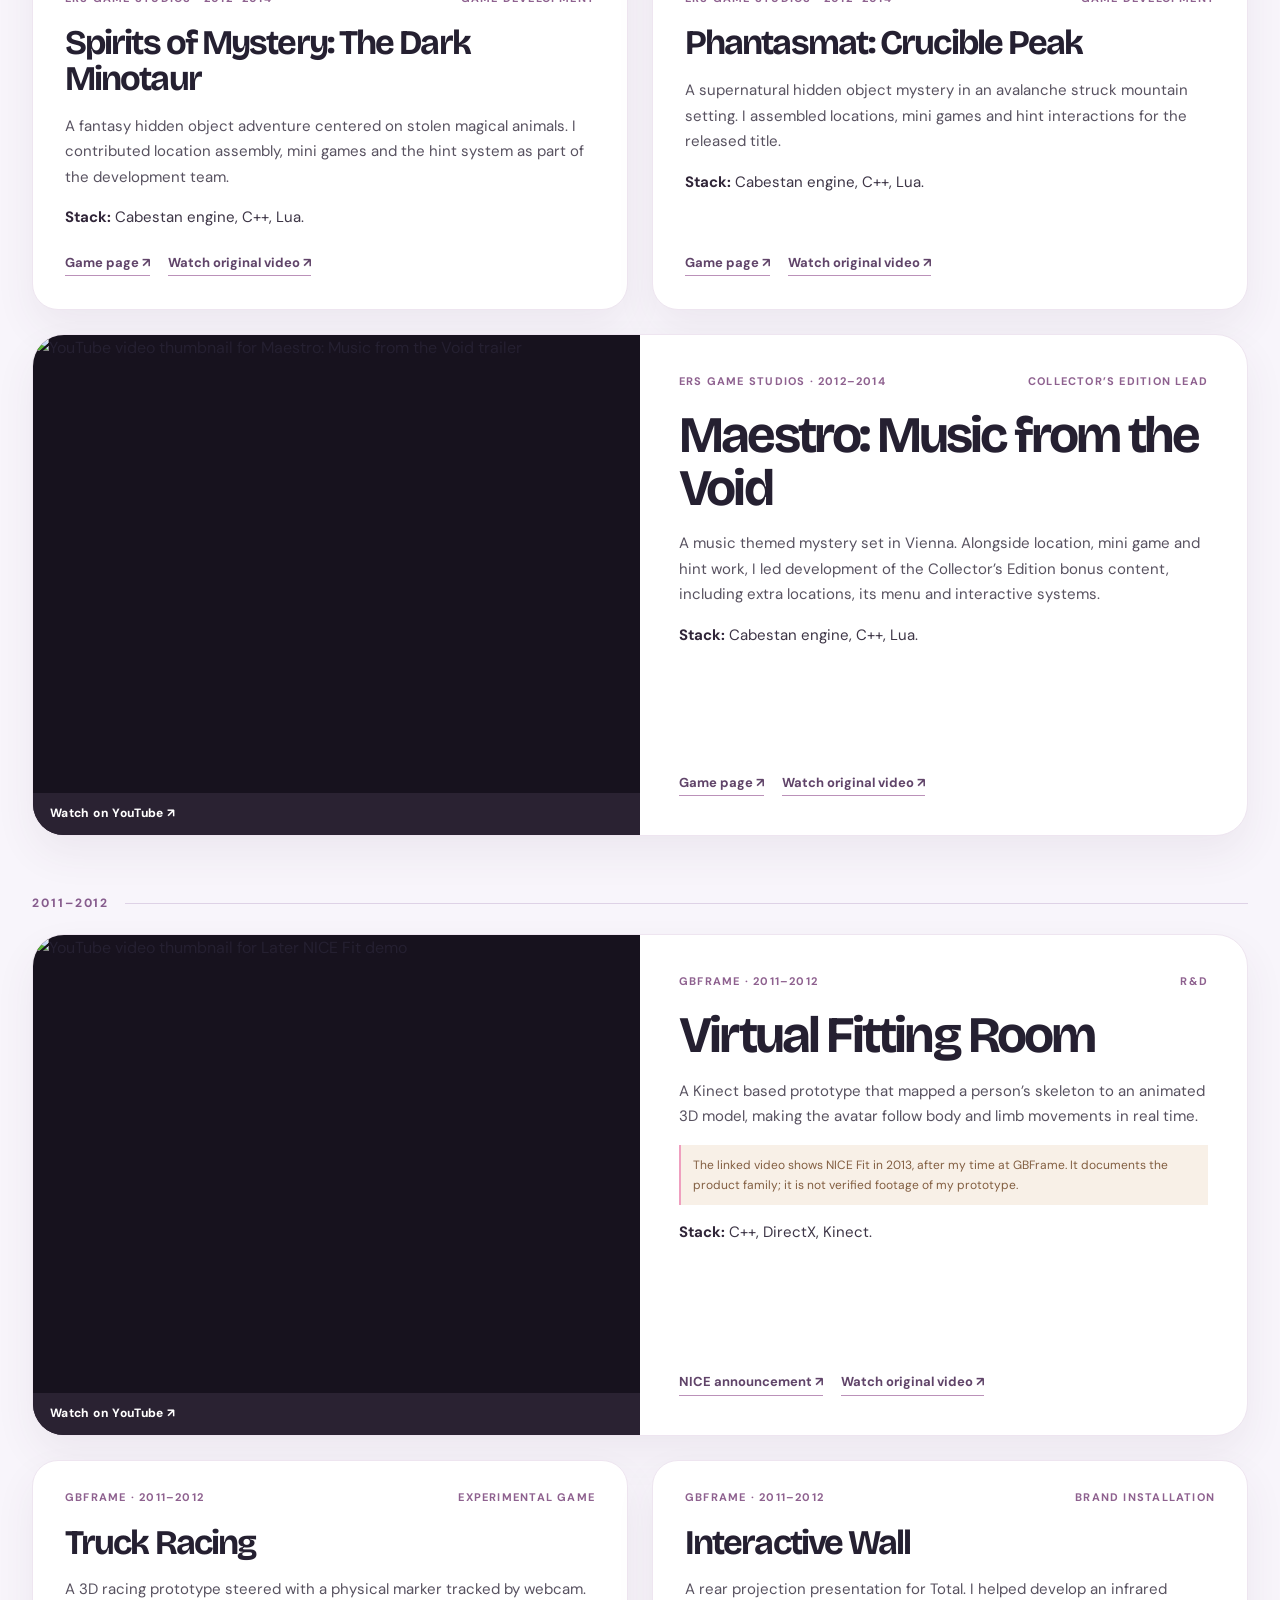
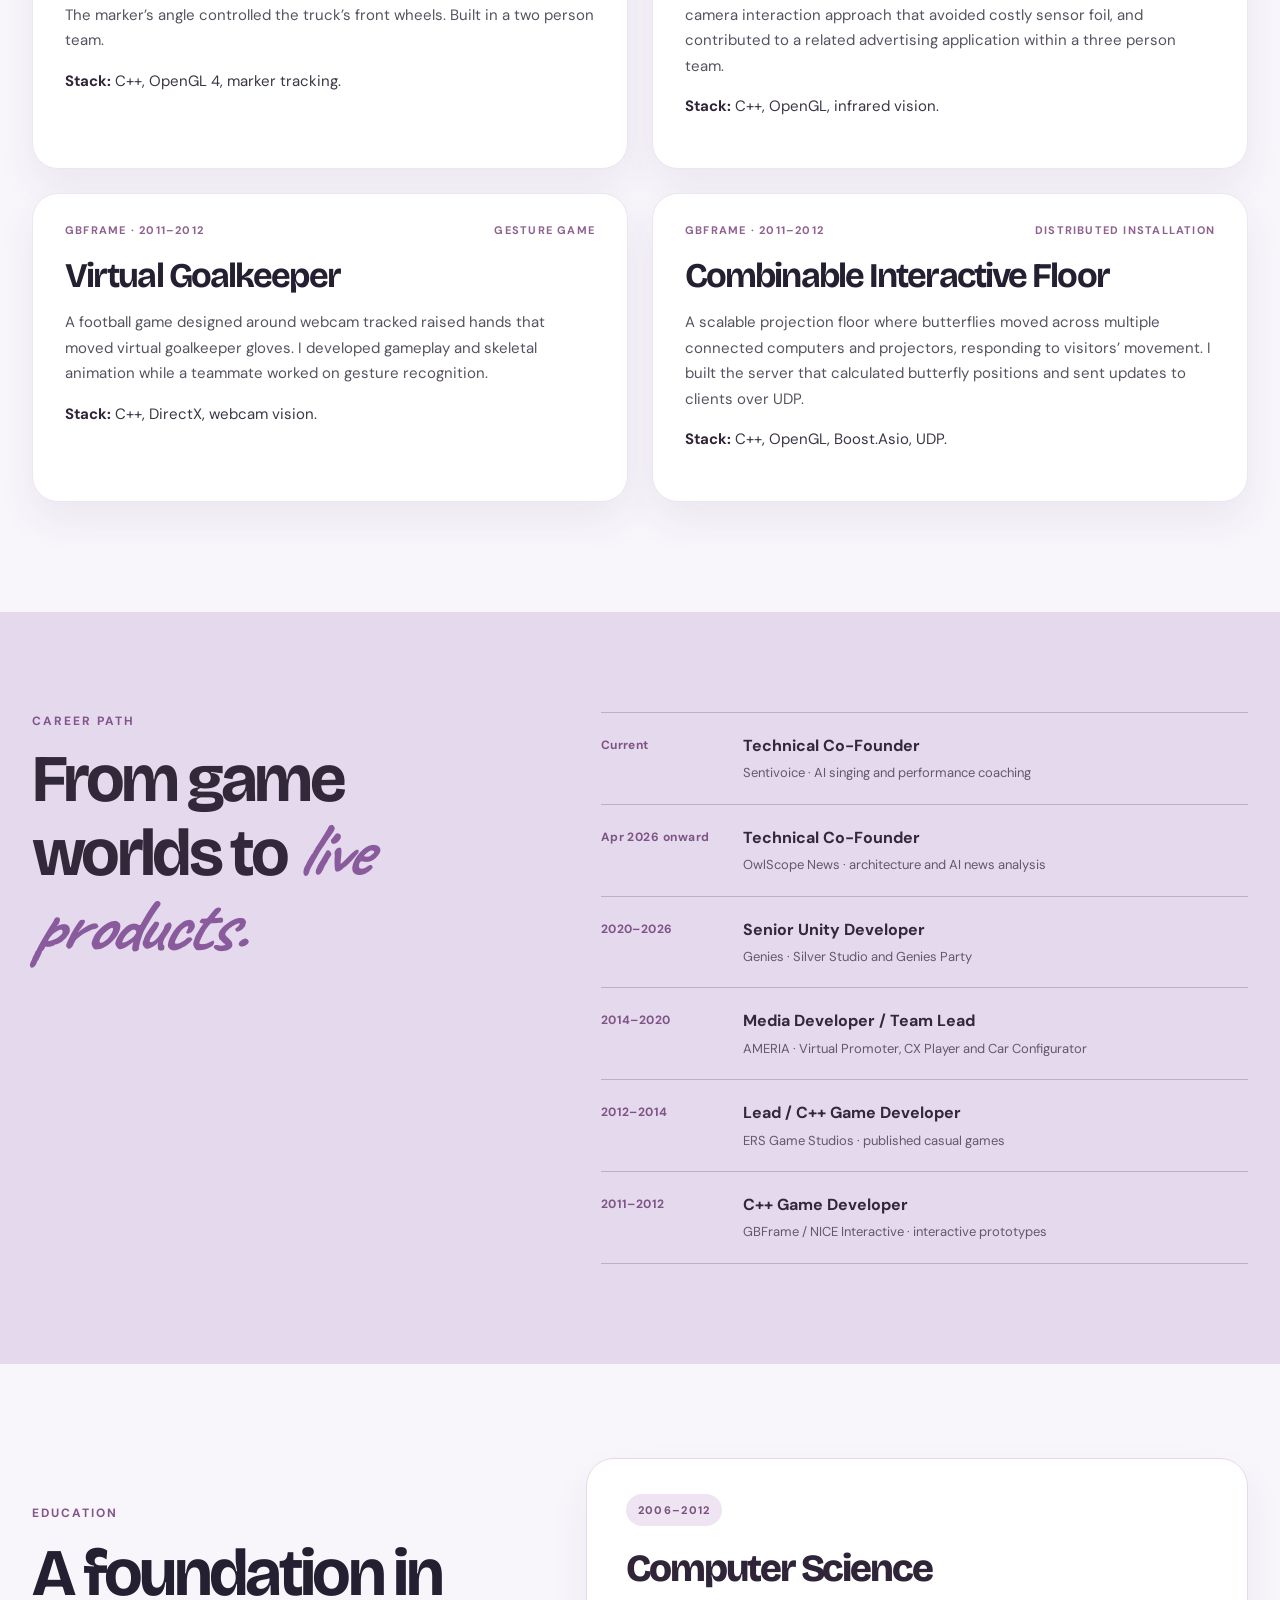
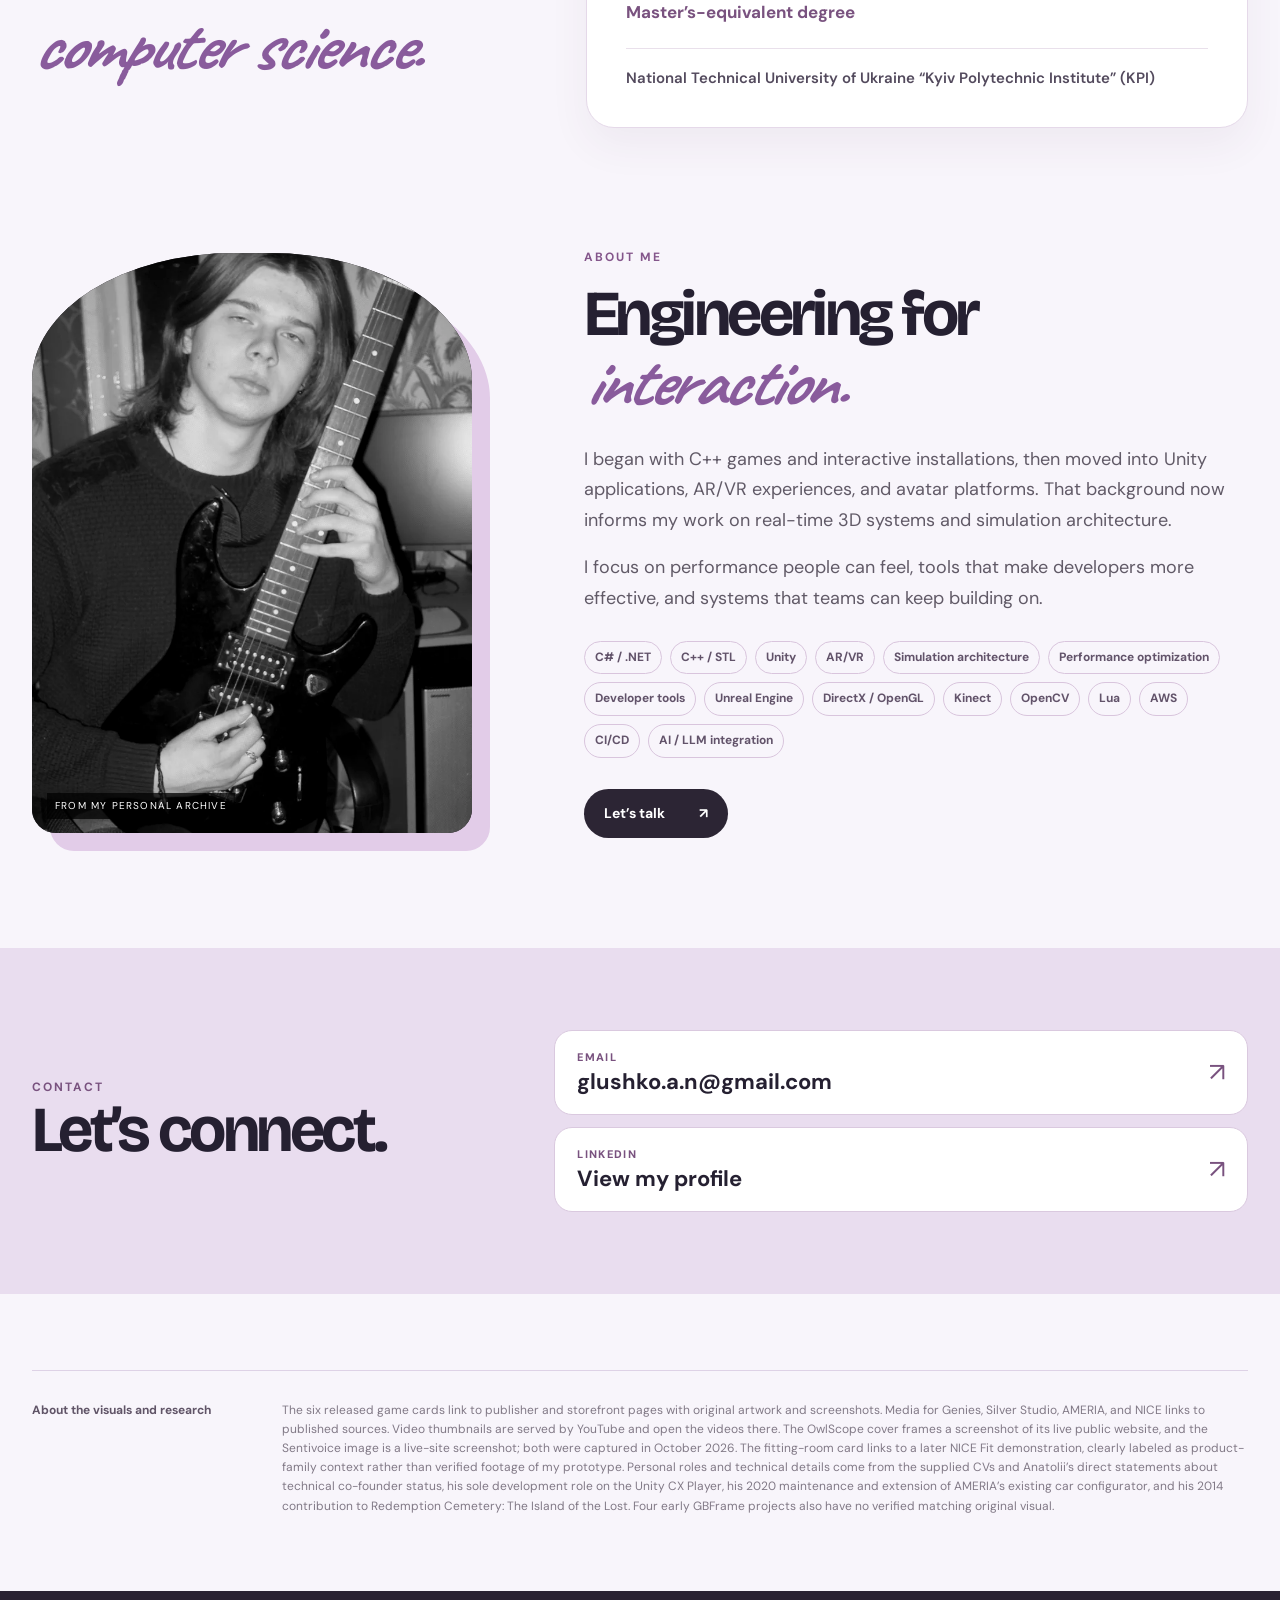
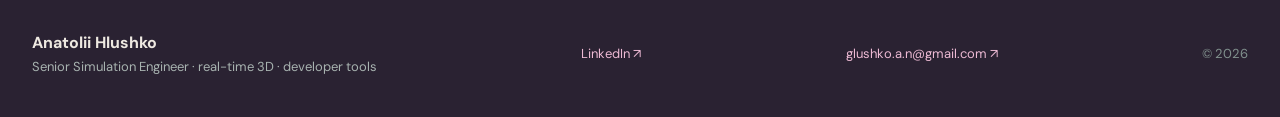
==== commit dd7830c3: "Add education section to portfolio" ====
--- a/index.html
+++ b/index.html
@@ -12,7 +12,7 @@
 <body>
   <a class="skip" href="#projects">Skip to projects</a>
   <header class="site-header">
-    <nav aria-label="Main navigation"><a href="#projects">Projects</a><a href="#experience">Experience</a><a href="#about">About</a><a class="nav-contact" href="#contact">Get in touch <span aria-hidden="true">↗</span></a></nav>
+    <nav aria-label="Main navigation"><a href="#projects">Projects</a><a href="#experience">Experience</a><a href="#education">Education</a><a href="#about">About</a><a class="nav-contact" href="#contact">Get in touch <span aria-hidden="true">↗</span></a></nav>
   </header>
   <main id="top">
     <section class="hero" aria-labelledby="hero-title">
@@ -79,6 +79,10 @@
       </div>
     </section>
     <section class="experience-band" id="experience"><div class="wrap experience-layout"><div><p class="eyebrow">CAREER PATH</p><h2>From game worlds to <em>live products.</em></h2></div><div class="timeline"><div><span>Current</span><strong>Technical Co-Founder</strong><small>Sentivoice · AI singing and performance coaching</small></div><div><span>Apr 2026 onward</span><strong>Technical Co-Founder</strong><small>OwlScope News · architecture and AI news analysis</small></div><div><span>2020–2026</span><strong>Senior Unity Developer</strong><small>Genies · Silver Studio and Genies Party</small></div><div><span>2014–2020</span><strong>Media Developer / Team Lead</strong><small>AMERIA · Virtual Promoter, CX Player and Car Configurator</small></div><div><span>2012–2014</span><strong>Lead / C++ Game Developer</strong><small>ERS Game Studios · published casual games</small></div><div><span>2011–2012</span><strong>C++ Game Developer</strong><small>GBFrame / NICE Interactive · interactive prototypes</small></div></div></div></section>
+    <section class="education-section wrap" id="education" aria-labelledby="education-title">
+      <div class="education-heading"><p class="eyebrow">EDUCATION</p><h2 id="education-title">A foundation in <em>computer science.</em></h2></div>
+      <div class="education-card"><span class="education-years">2006–2012</span><h3>Computer Science</h3><p>Master’s-equivalent degree</p><strong>National Technical University of Ukraine “Kyiv Polytechnic Institute” (KPI)</strong></div>
+    </section>
     <section class="about wrap" id="about" aria-labelledby="about-title">
       <div class="about-photo"><img src="assets/anatolii-guitar.webp" alt="Anatolii Hlushko with a guitar in an earlier personal photograph" loading="lazy"><span>FROM MY PERSONAL ARCHIVE</span></div>
       <div class="about-copy"><p class="eyebrow">ABOUT ME</p><h2 id="about-title">Engineering for <em>interaction.</em></h2><p>I began with C++ games and interactive installations, then moved into Unity applications, AR/VR experiences, and avatar platforms. That background now informs my work on real-time 3D systems and simulation architecture.</p><p>I focus on performance people can feel, tools that make developers more effective, and systems that teams can keep building on.</p><div class="skills"><span>C# / .NET</span><span>C++ / STL</span><span>Unity</span><span>AR/VR</span><span>Simulation architecture</span><span>Performance optimization</span><span>Developer tools</span><span>Unreal Engine</span><span>DirectX / OpenGL</span><span>Kinect</span><span>OpenCV</span><span>Lua</span><span>AWS</span><span>CI/CD</span><span>AI / LLM integration</span></div><a class="button light" href="#contact">Let’s talk <span aria-hidden="true">↗</span></a></div>
--- a/styles.css
+++ b/styles.css
@@ -86,3 +86,6 @@
 .owl-showcase-top{display:flex;justify-content:space-between;align-items:start;gap:16px}.owl-brand{font-family:'Bricolage Grotesque',sans-serif;font-size:20px;line-height:1;letter-spacing:-.07em;font-weight:800;white-space:nowrap}.owl-brand>span{color:#b6c7ff}.owl-brand small{display:block;margin-top:6px;font-size:9px;letter-spacing:.36em;font-weight:700;color:#acbee4}.owl-showcase-tag,.owl-showcase-copy>span,.owl-showcase-note{font-size:10px;font-weight:800;letter-spacing:.13em;color:#b6c7e4}.owl-showcase-tag{padding-top:3px;text-align:right}.owl-showcase-copy{margin-top:auto}.owl-showcase-copy strong{display:block;margin-top:10px;font-family:'Bricolage Grotesque',sans-serif;font-size:clamp(39px,4.1vw,60px);font-weight:800;letter-spacing:-.065em;line-height:.99;color:#fff}
 .owl-browser{flex:0 0 auto;min-width:0;height:225px;overflow:hidden;border:1px solid rgba(255,255,255,.4);border-radius:13px;background:#fff;box-shadow:0 22px 44px rgba(2,8,28,.35)}.owl-browser-bar{height:31px;display:flex;align-items:center;justify-content:space-between;padding:0 11px;background:#e8edf6;color:#52617a;font:600 10px/1 'DM Sans',sans-serif;letter-spacing:.02em}.owl-browser-dots{display:flex;gap:4px}.owl-browser-dots i{display:block;width:6px;height:6px;border-radius:50%;background:#a6b3c9}.owl-browser-arrow{font-size:13px}.project-image.owl-showcase .owl-browser img{display:block;width:100%;height:calc(100% - 31px);object-fit:cover;object-position:top left;transition:none}.project-card:hover .owl-showcase .owl-browser img{transform:none}.owl-showcase-note{color:#9eafd2;font-size:9px}
 @media(max-width:740px){#owlscope .owl-showcase{height:auto;min-height:400px;padding:25px 26px 22px;gap:16px}.owl-showcase-copy strong{font-size:clamp(38px,9vw,50px)}.owl-browser{height:165px}.owl-showcase-note{font-size:8px}}
+
+.education-section{display:grid;grid-template-columns:minmax(0,.85fr) minmax(0,1.15fr);align-items:center;gap:64px;padding-top:94px;padding-bottom:10px}.education-heading .eyebrow{color:#82558c;margin-bottom:18px}.education-heading h2{font-size:clamp(48px,5.2vw,76px);line-height:1.02}.education-heading h2 em{font-size:1.1em}.education-card{padding:35px 39px 38px;border:1px solid #e5d9e9;border-radius:28px;background:#fff;box-shadow:0 18px 40px rgba(79,56,91,.06)}.education-years{display:inline-block;padding:7px 12px;border-radius:50px;background:#efe4f2;color:#79527f;font-size:11px;font-weight:800;letter-spacing:.12em}.education-card h3{margin-top:22px;font-family:'Bricolage Grotesque',sans-serif;font-size:clamp(31px,3vw,43px);font-weight:800;line-height:1.08;color:#302538}.education-card p{margin-top:8px;color:#79527f;font-size:17px;font-weight:700}.education-card strong{display:block;margin-top:22px;padding-top:18px;border-top:1px solid #e9e0eb;color:#534a5d;font-size:15px;line-height:1.5;font-weight:600}
+@media(max-width:740px){.education-section{grid-template-columns:1fr;gap:25px;padding-top:76px;padding-bottom:0}.education-heading h2{font-size:clamp(45px,10vw,62px)}.education-card{padding:29px 27px 31px;border-radius:22px}.education-card h3{font-size:34px}}
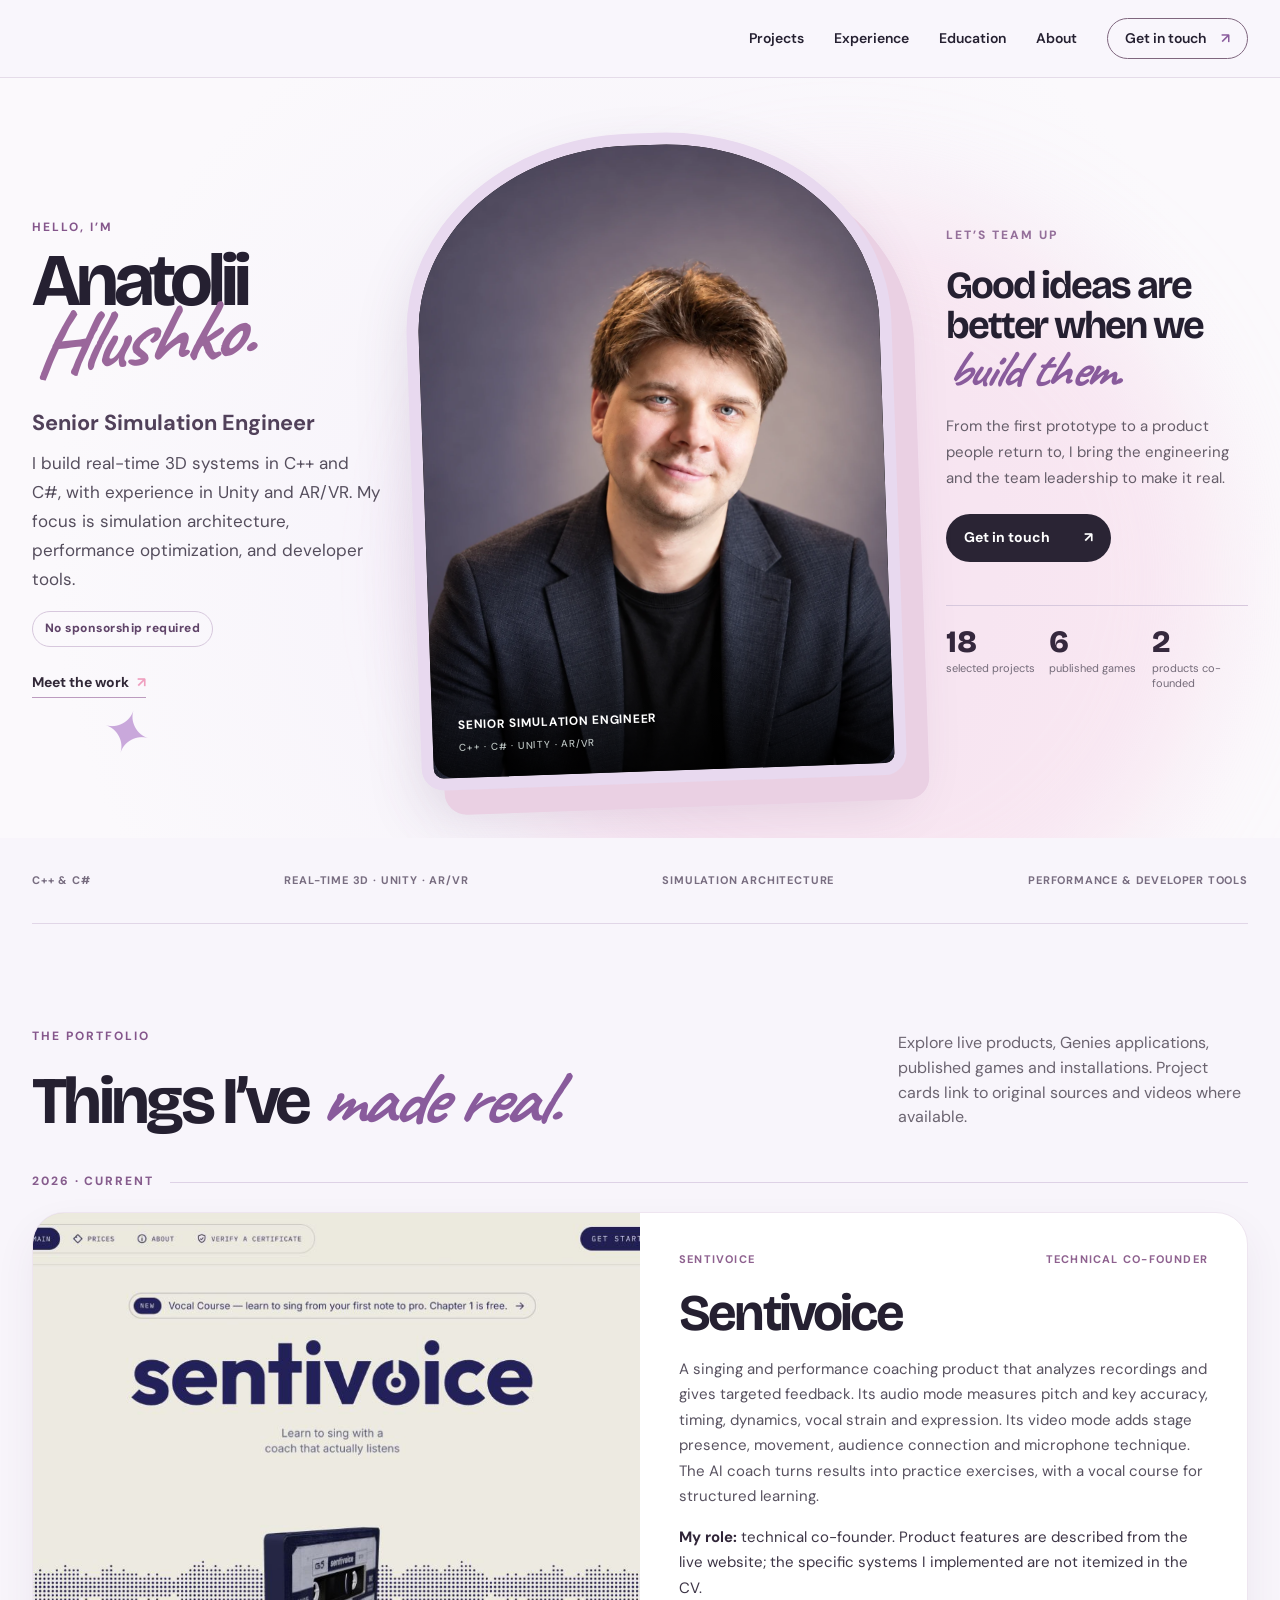
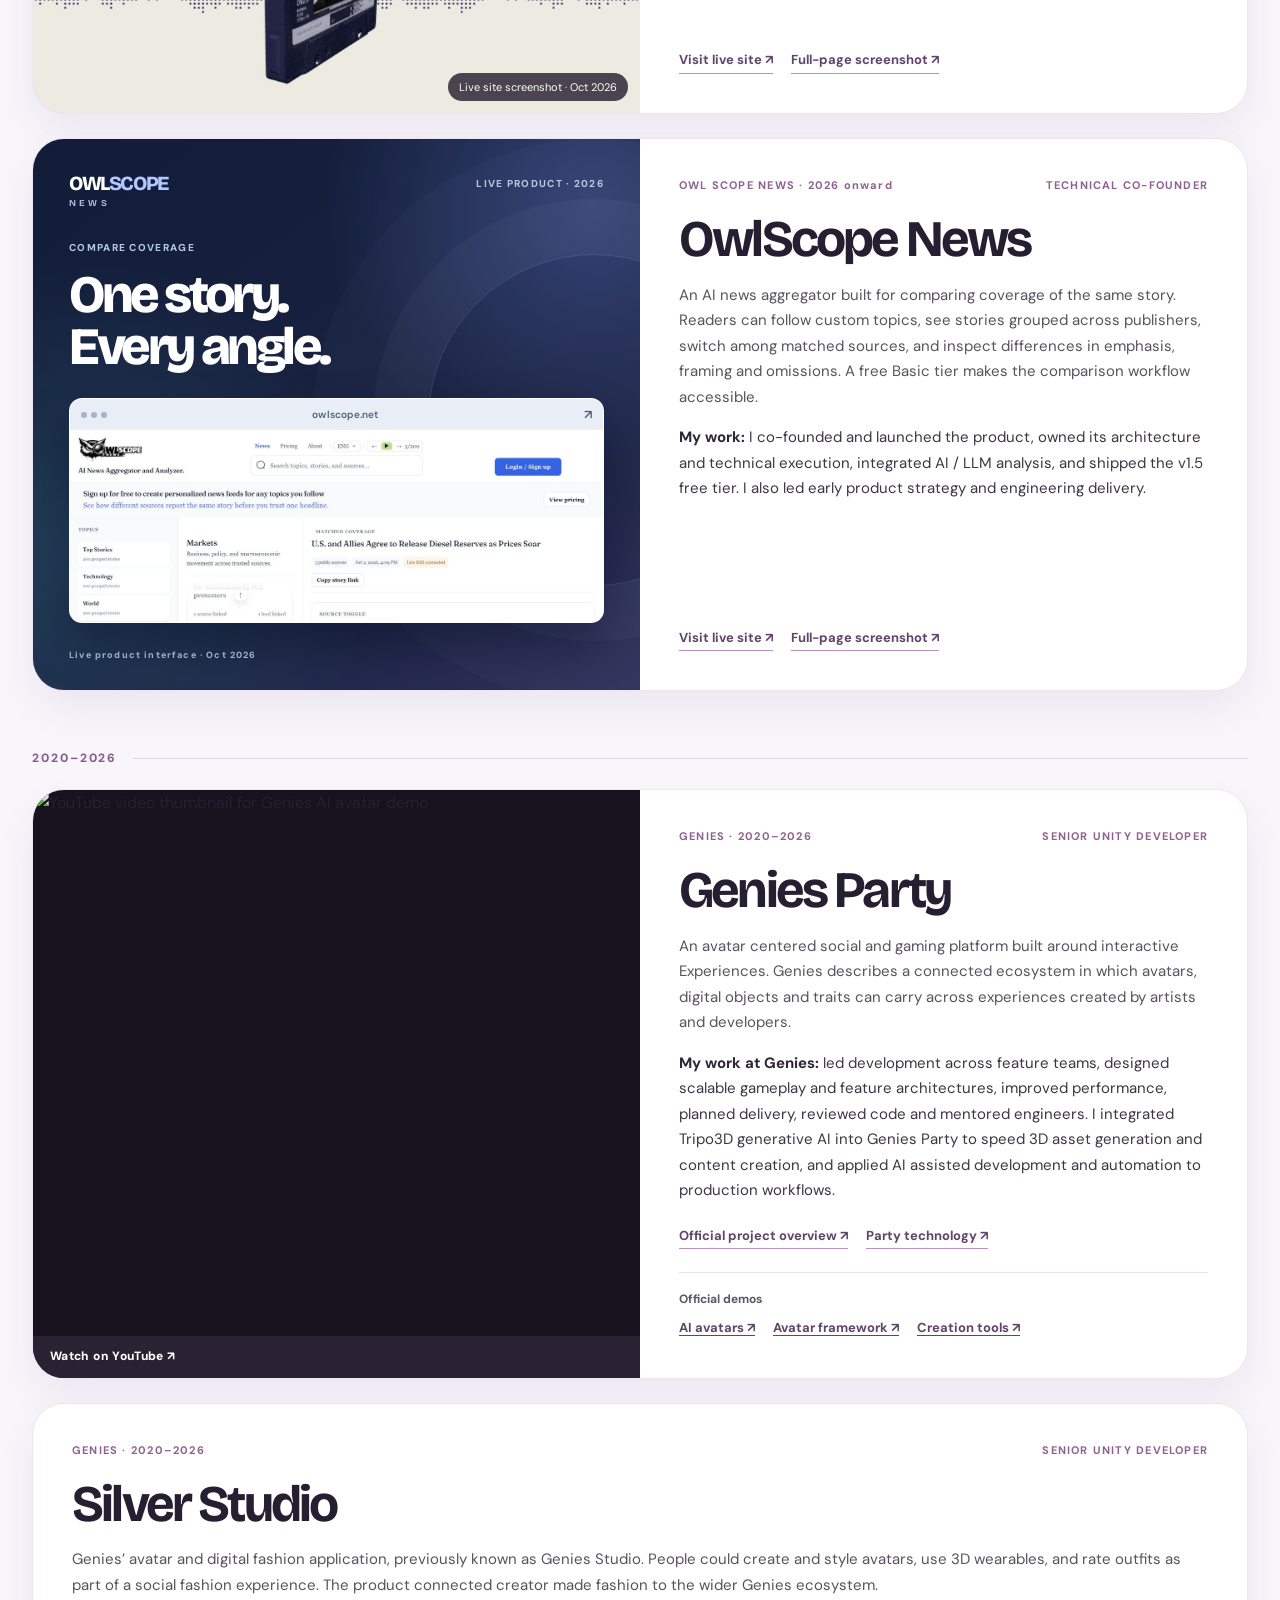
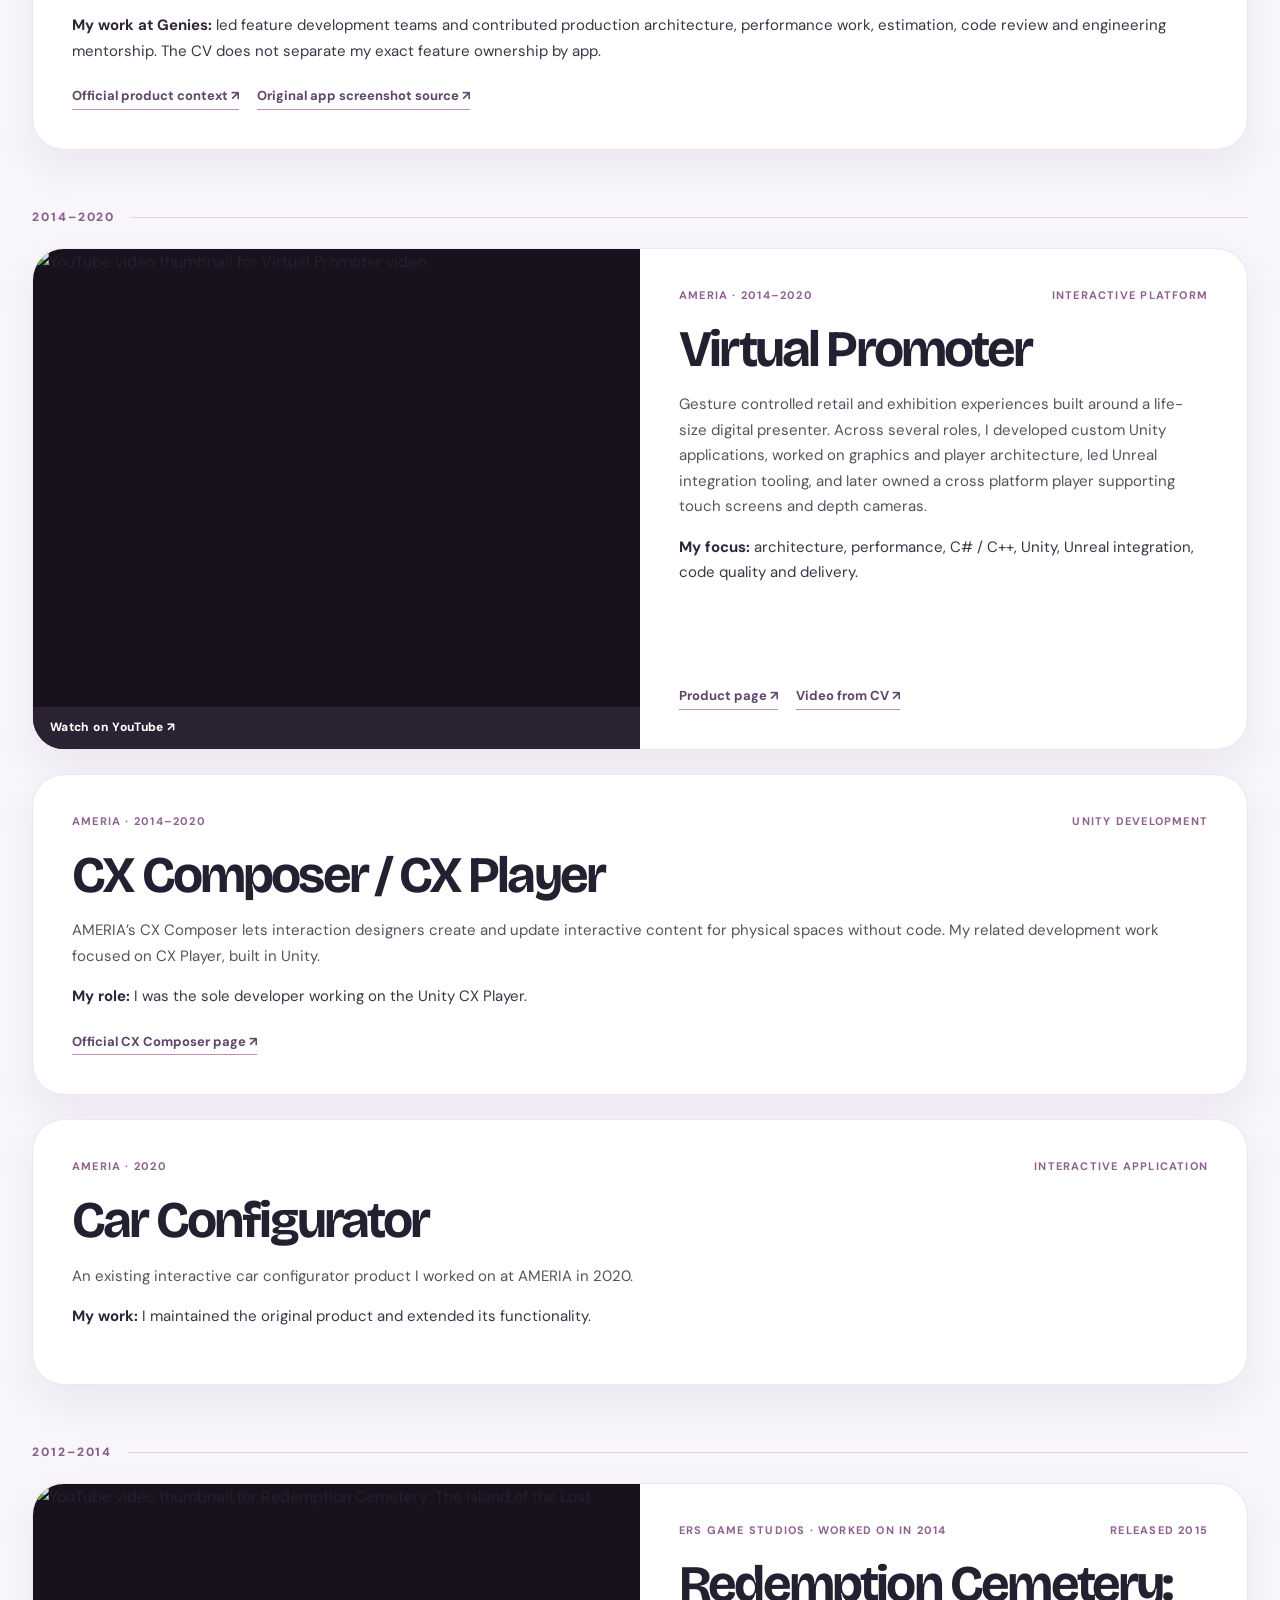
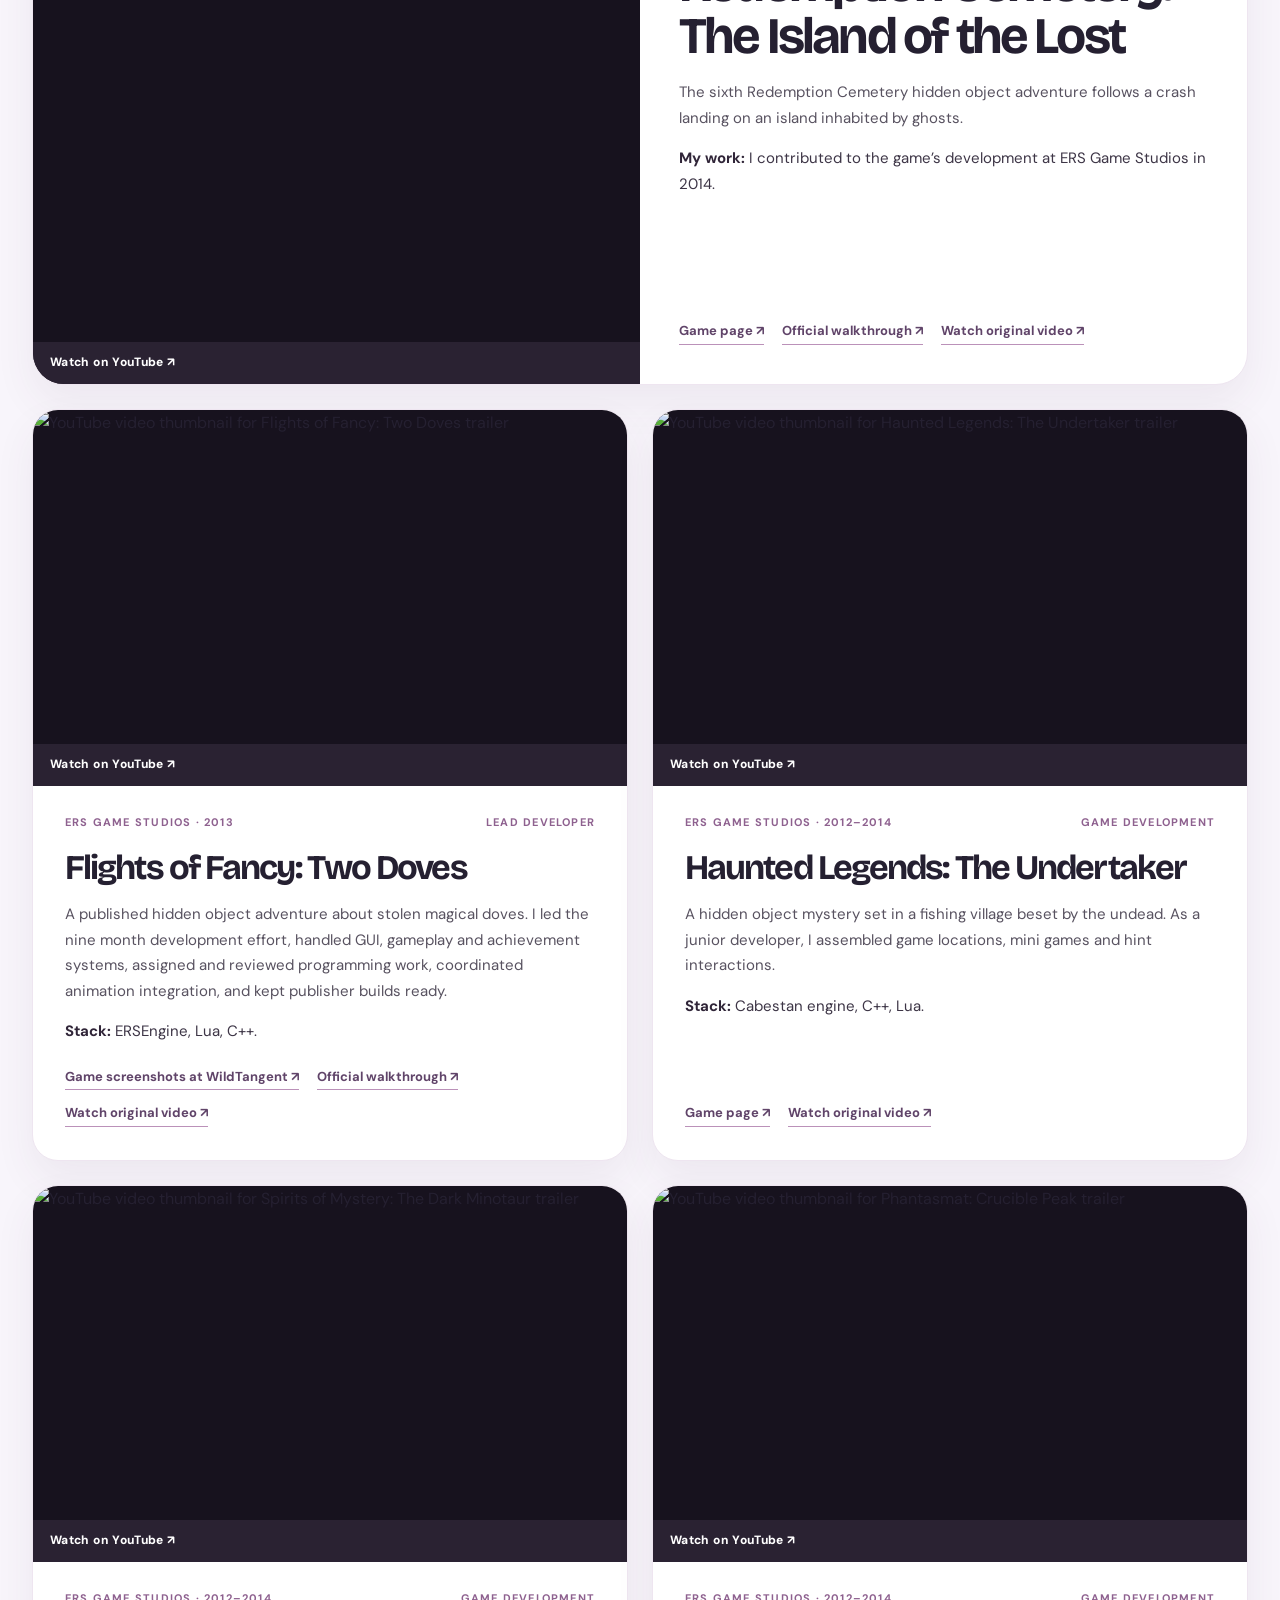
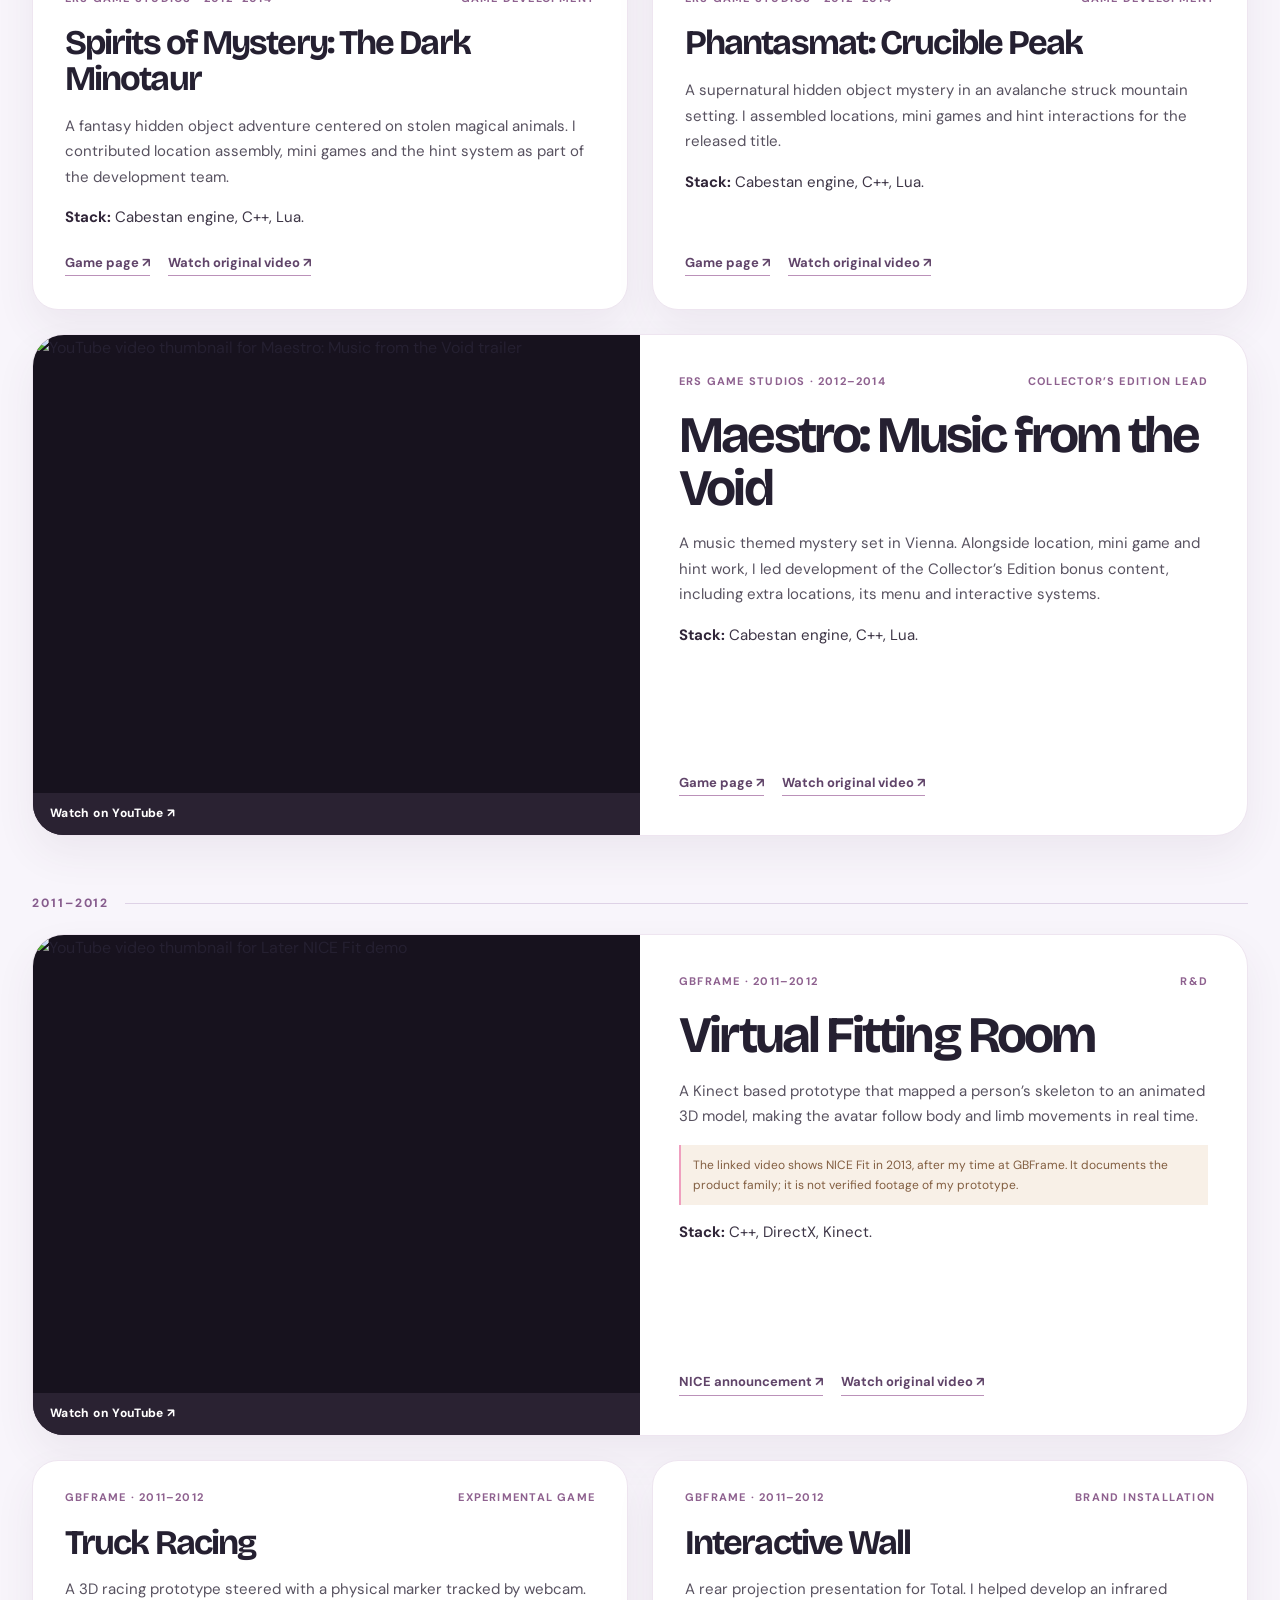
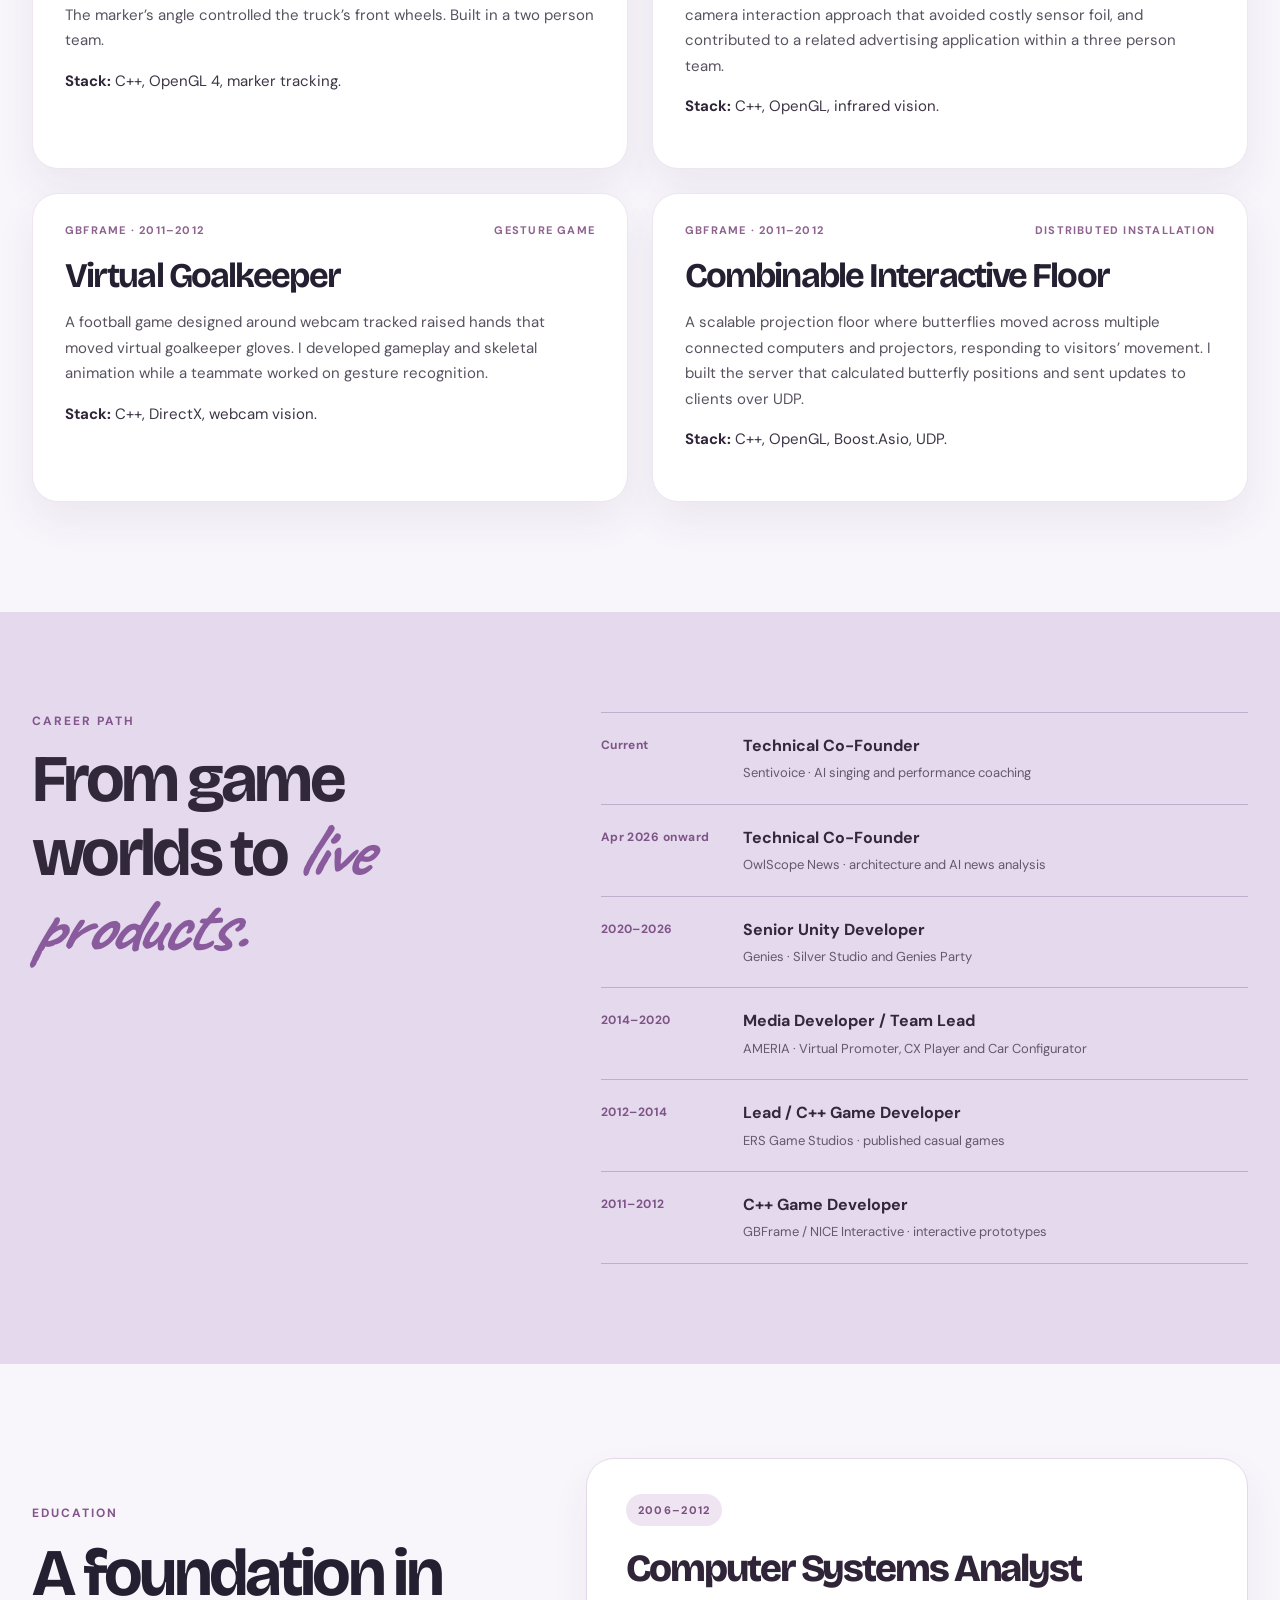
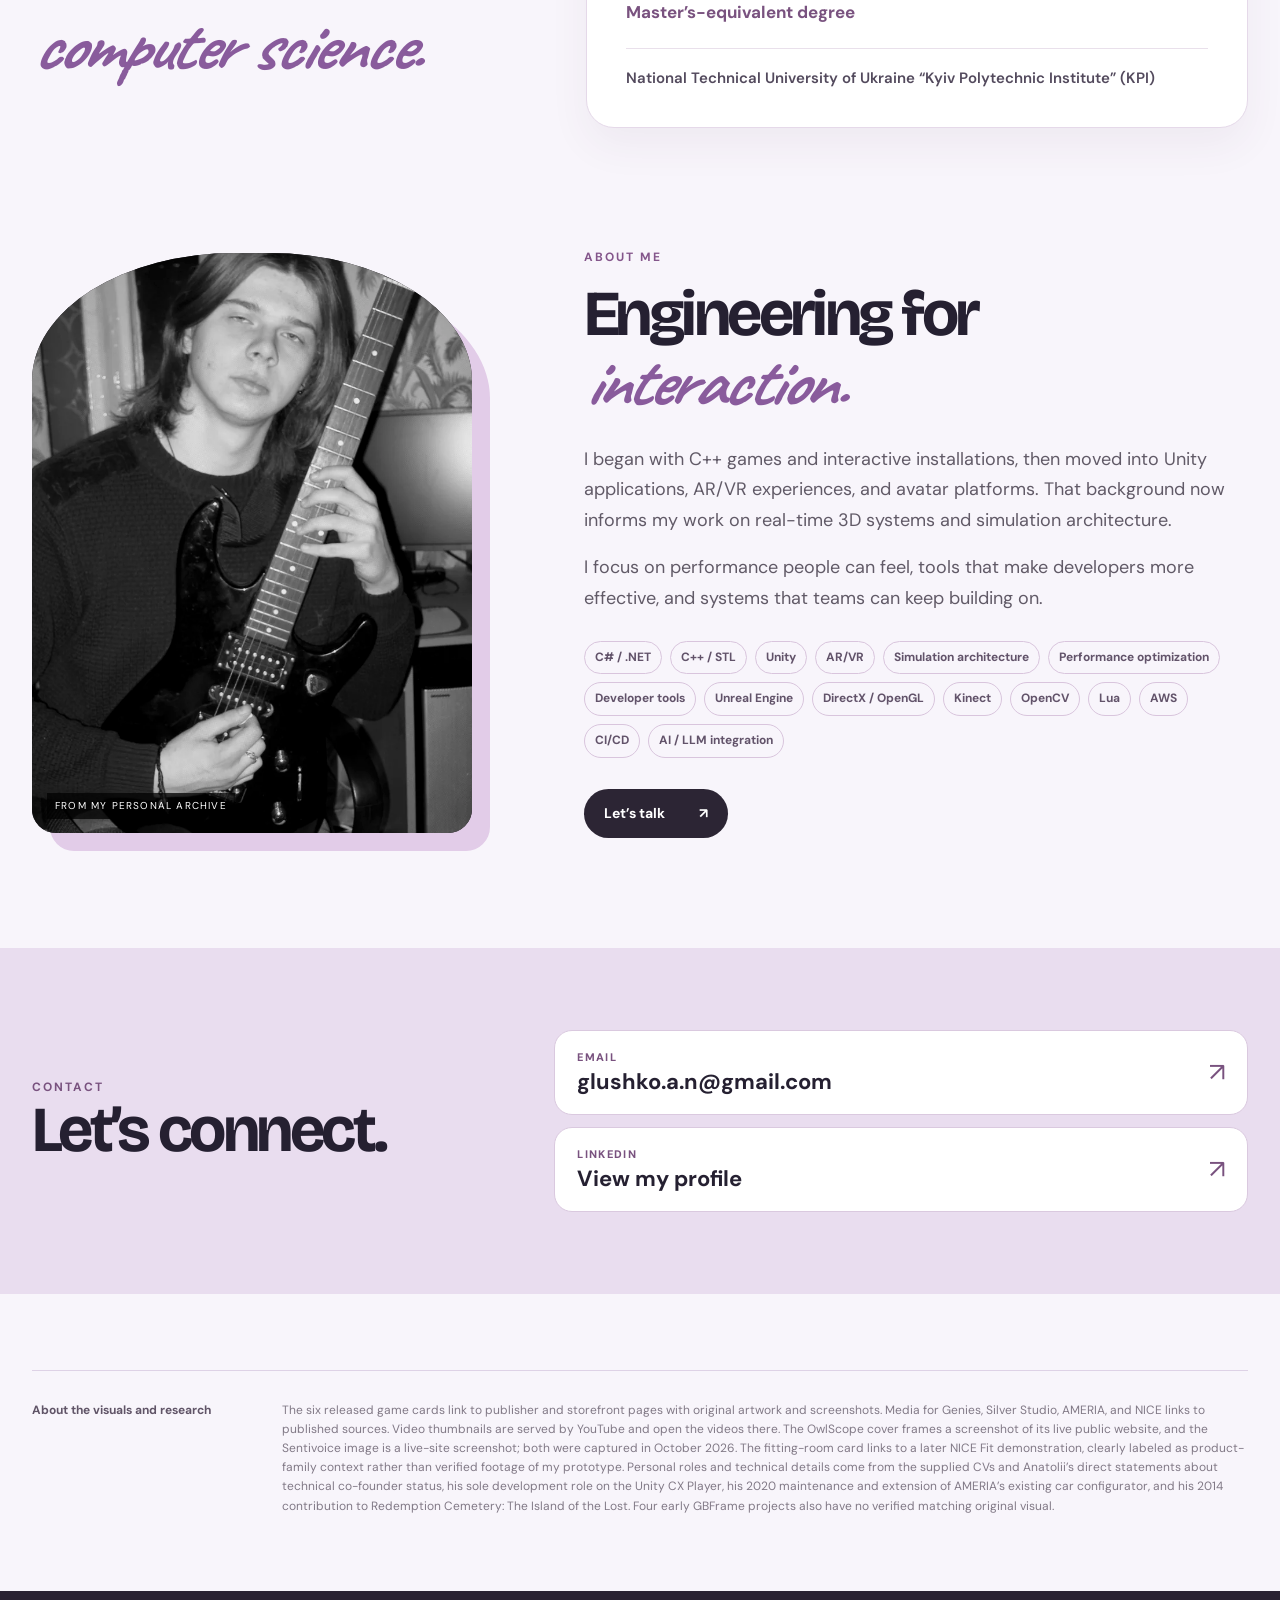
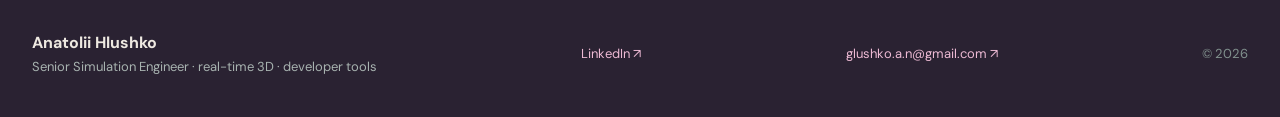
==== commit 944d6dff: "Correct education qualification title" ====
--- a/index.html
+++ b/index.html
@@ -81,7 +81,7 @@
     <section class="experience-band" id="experience"><div class="wrap experience-layout"><div><p class="eyebrow">CAREER PATH</p><h2>From game worlds to <em>live products.</em></h2></div><div class="timeline"><div><span>Current</span><strong>Technical Co-Founder</strong><small>Sentivoice · AI singing and performance coaching</small></div><div><span>Apr 2026 onward</span><strong>Technical Co-Founder</strong><small>OwlScope News · architecture and AI news analysis</small></div><div><span>2020–2026</span><strong>Senior Unity Developer</strong><small>Genies · Silver Studio and Genies Party</small></div><div><span>2014–2020</span><strong>Media Developer / Team Lead</strong><small>AMERIA · Virtual Promoter, CX Player and Car Configurator</small></div><div><span>2012–2014</span><strong>Lead / C++ Game Developer</strong><small>ERS Game Studios · published casual games</small></div><div><span>2011–2012</span><strong>C++ Game Developer</strong><small>GBFrame / NICE Interactive · interactive prototypes</small></div></div></div></section>
     <section class="education-section wrap" id="education" aria-labelledby="education-title">
       <div class="education-heading"><p class="eyebrow">EDUCATION</p><h2 id="education-title">A foundation in <em>computer science.</em></h2></div>
-      <div class="education-card"><span class="education-years">2006–2012</span><h3>Computer Science</h3><p>Master’s-equivalent degree</p><strong>National Technical University of Ukraine “Kyiv Polytechnic Institute” (KPI)</strong></div>
+      <div class="education-card"><span class="education-years">2006–2012</span><h3>Computer Systems Analyst</h3><p>Master’s-equivalent degree</p><strong>National Technical University of Ukraine “Kyiv Polytechnic Institute” (KPI)</strong></div>
     </section>
     <section class="about wrap" id="about" aria-labelledby="about-title">
       <div class="about-photo"><img src="assets/anatolii-guitar.webp" alt="Anatolii Hlushko with a guitar in an earlier personal photograph" loading="lazy"><span>FROM MY PERSONAL ARCHIVE</span></div>
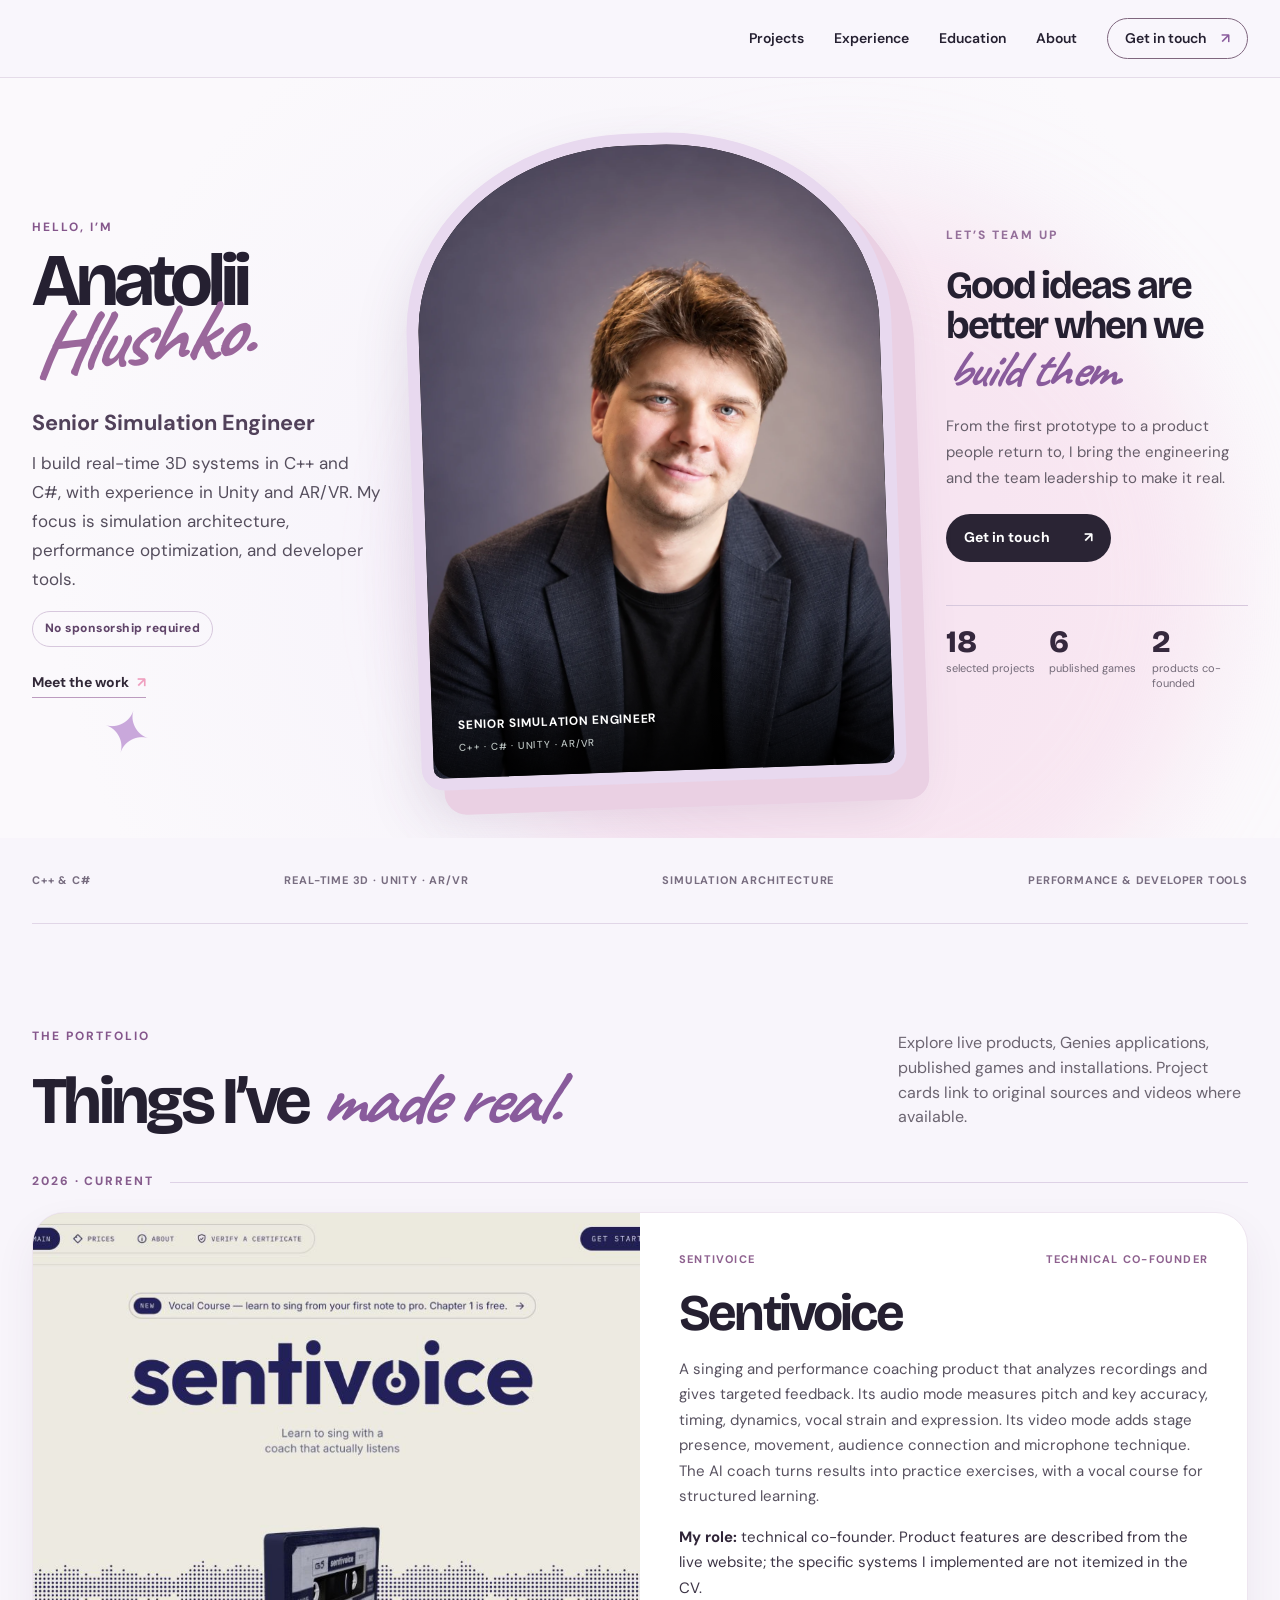
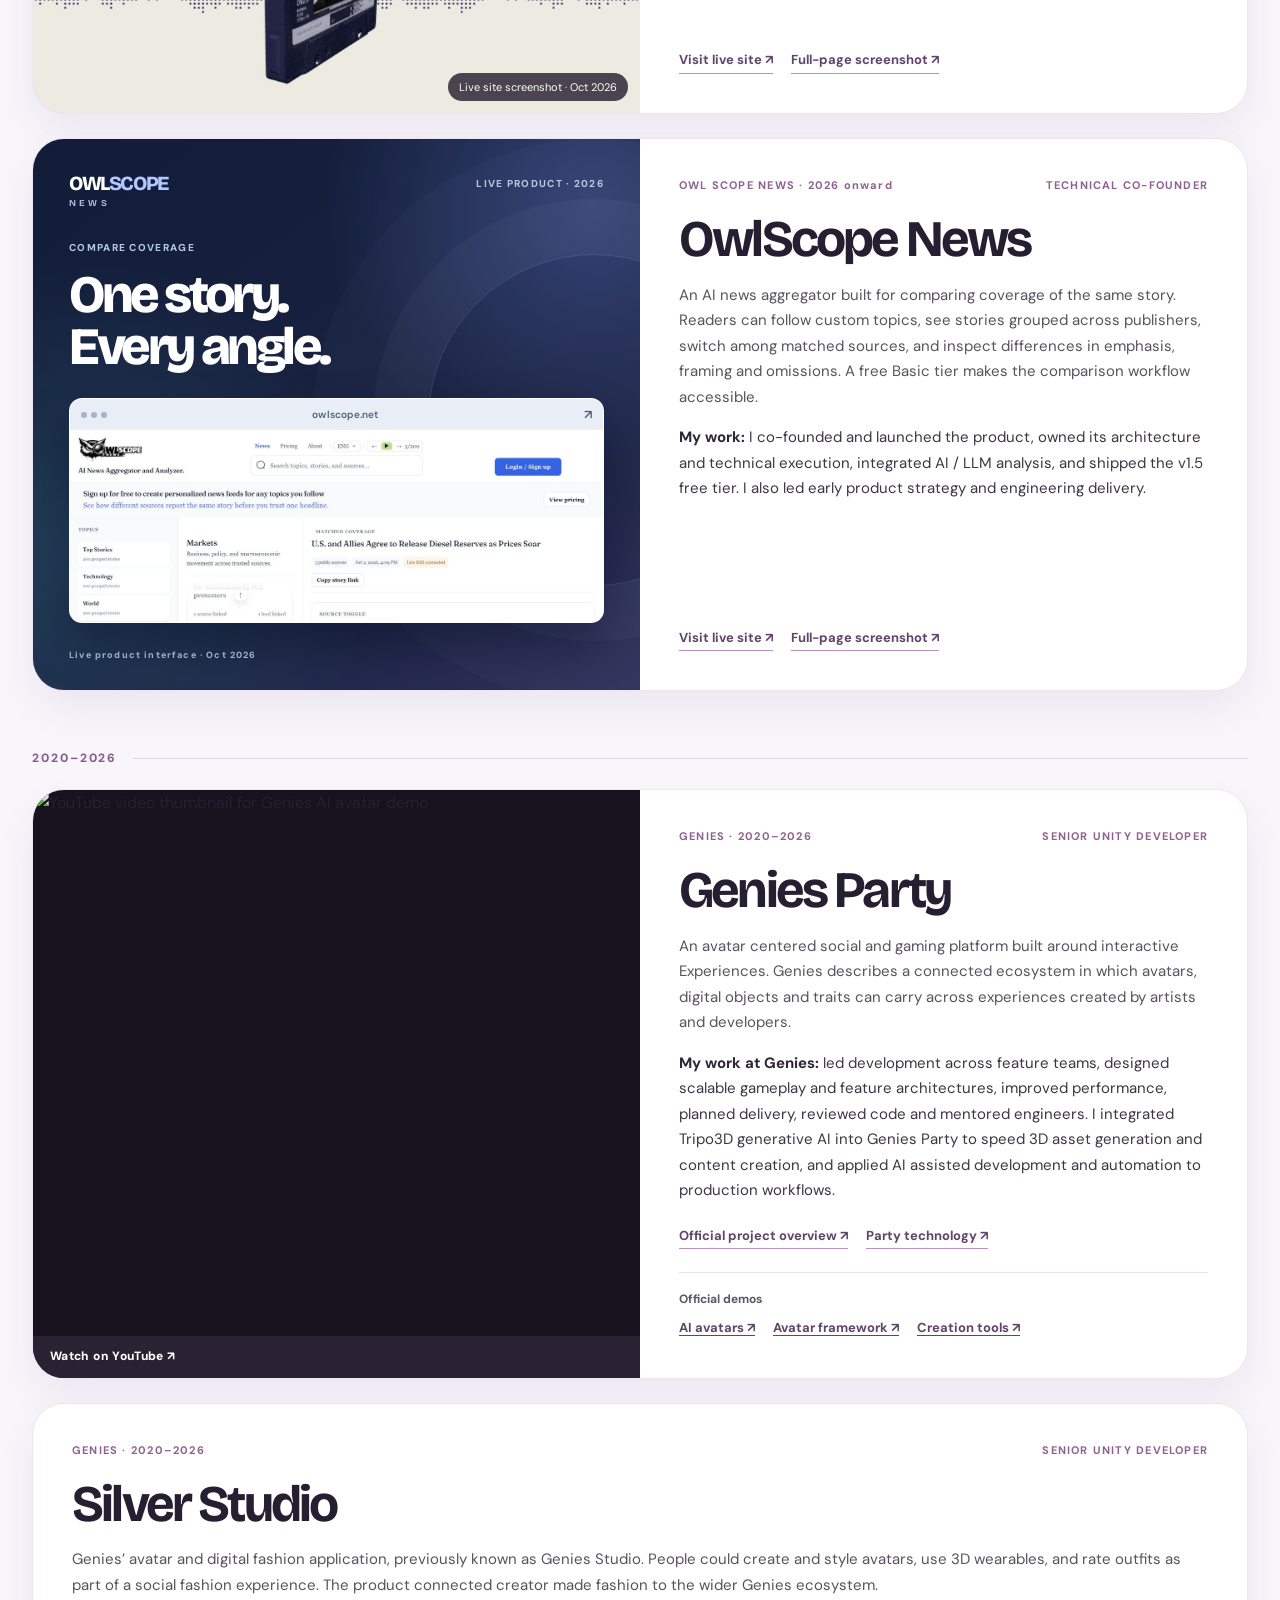
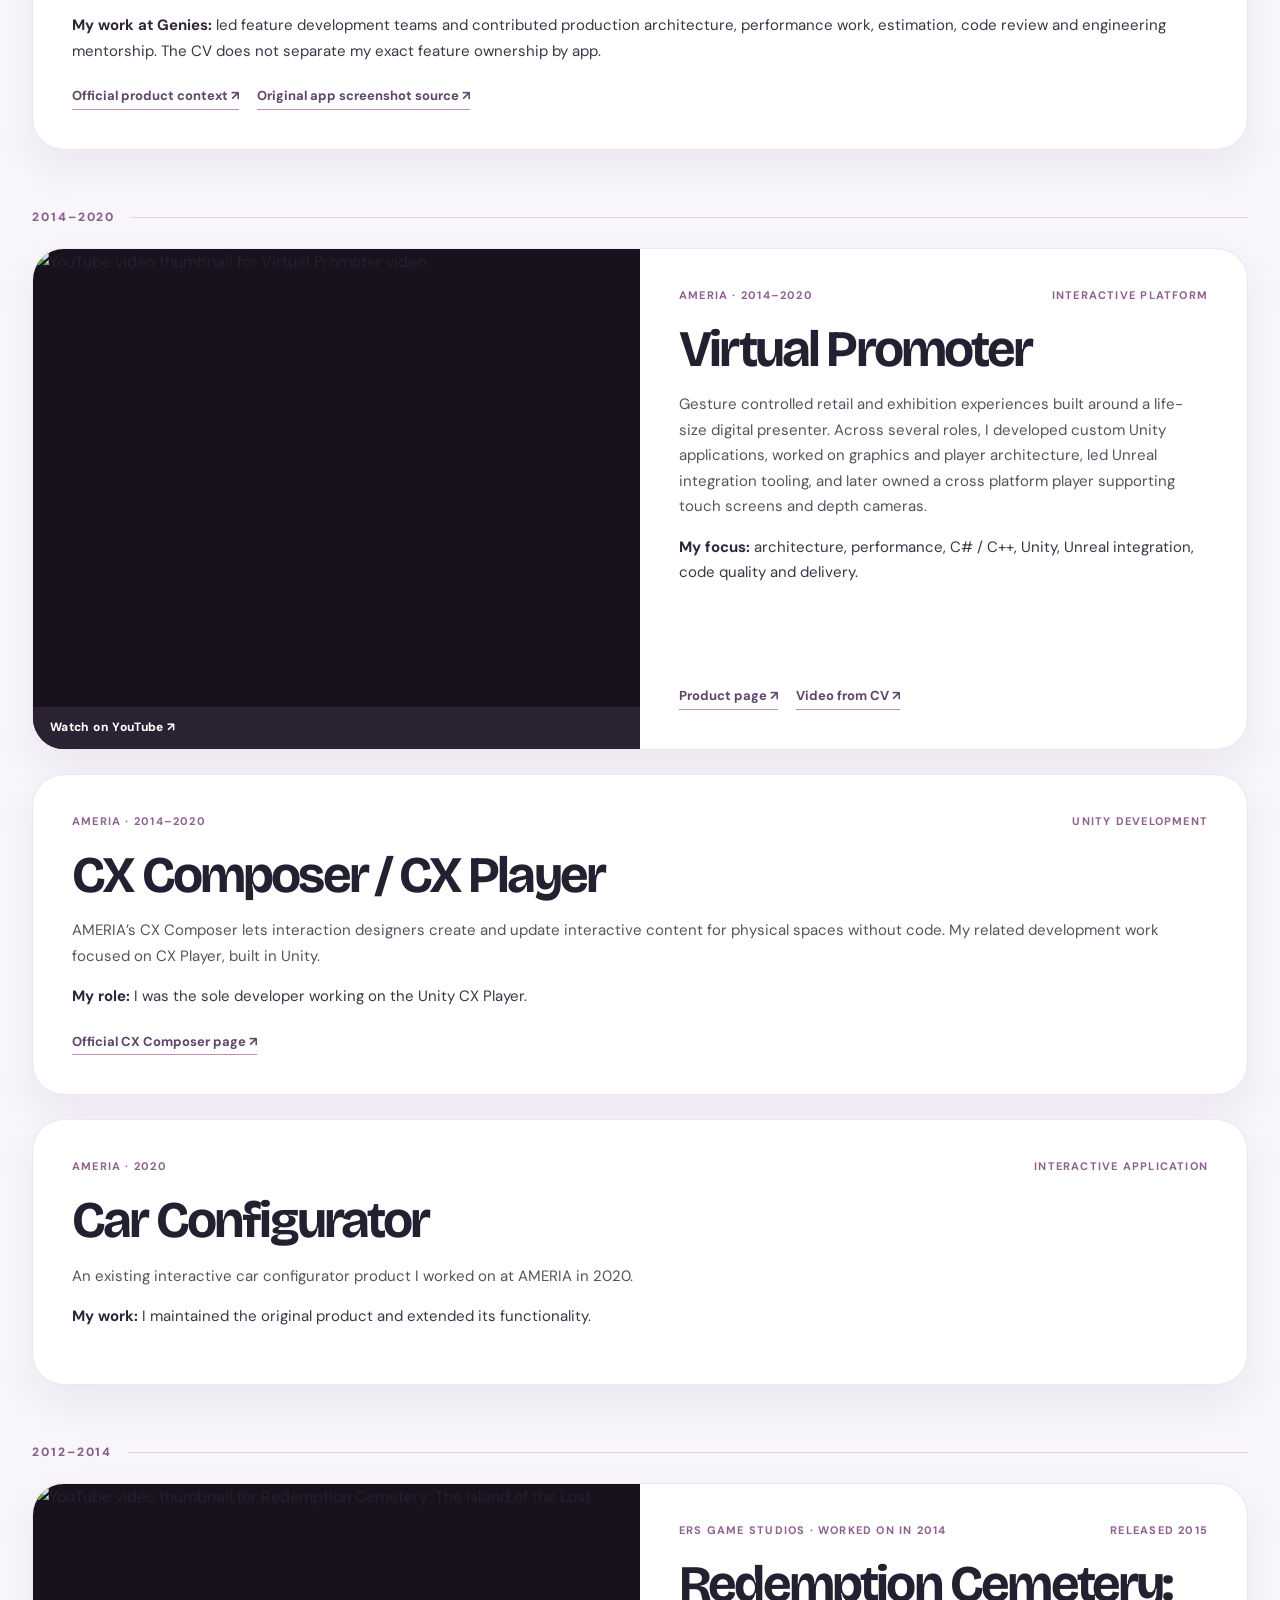
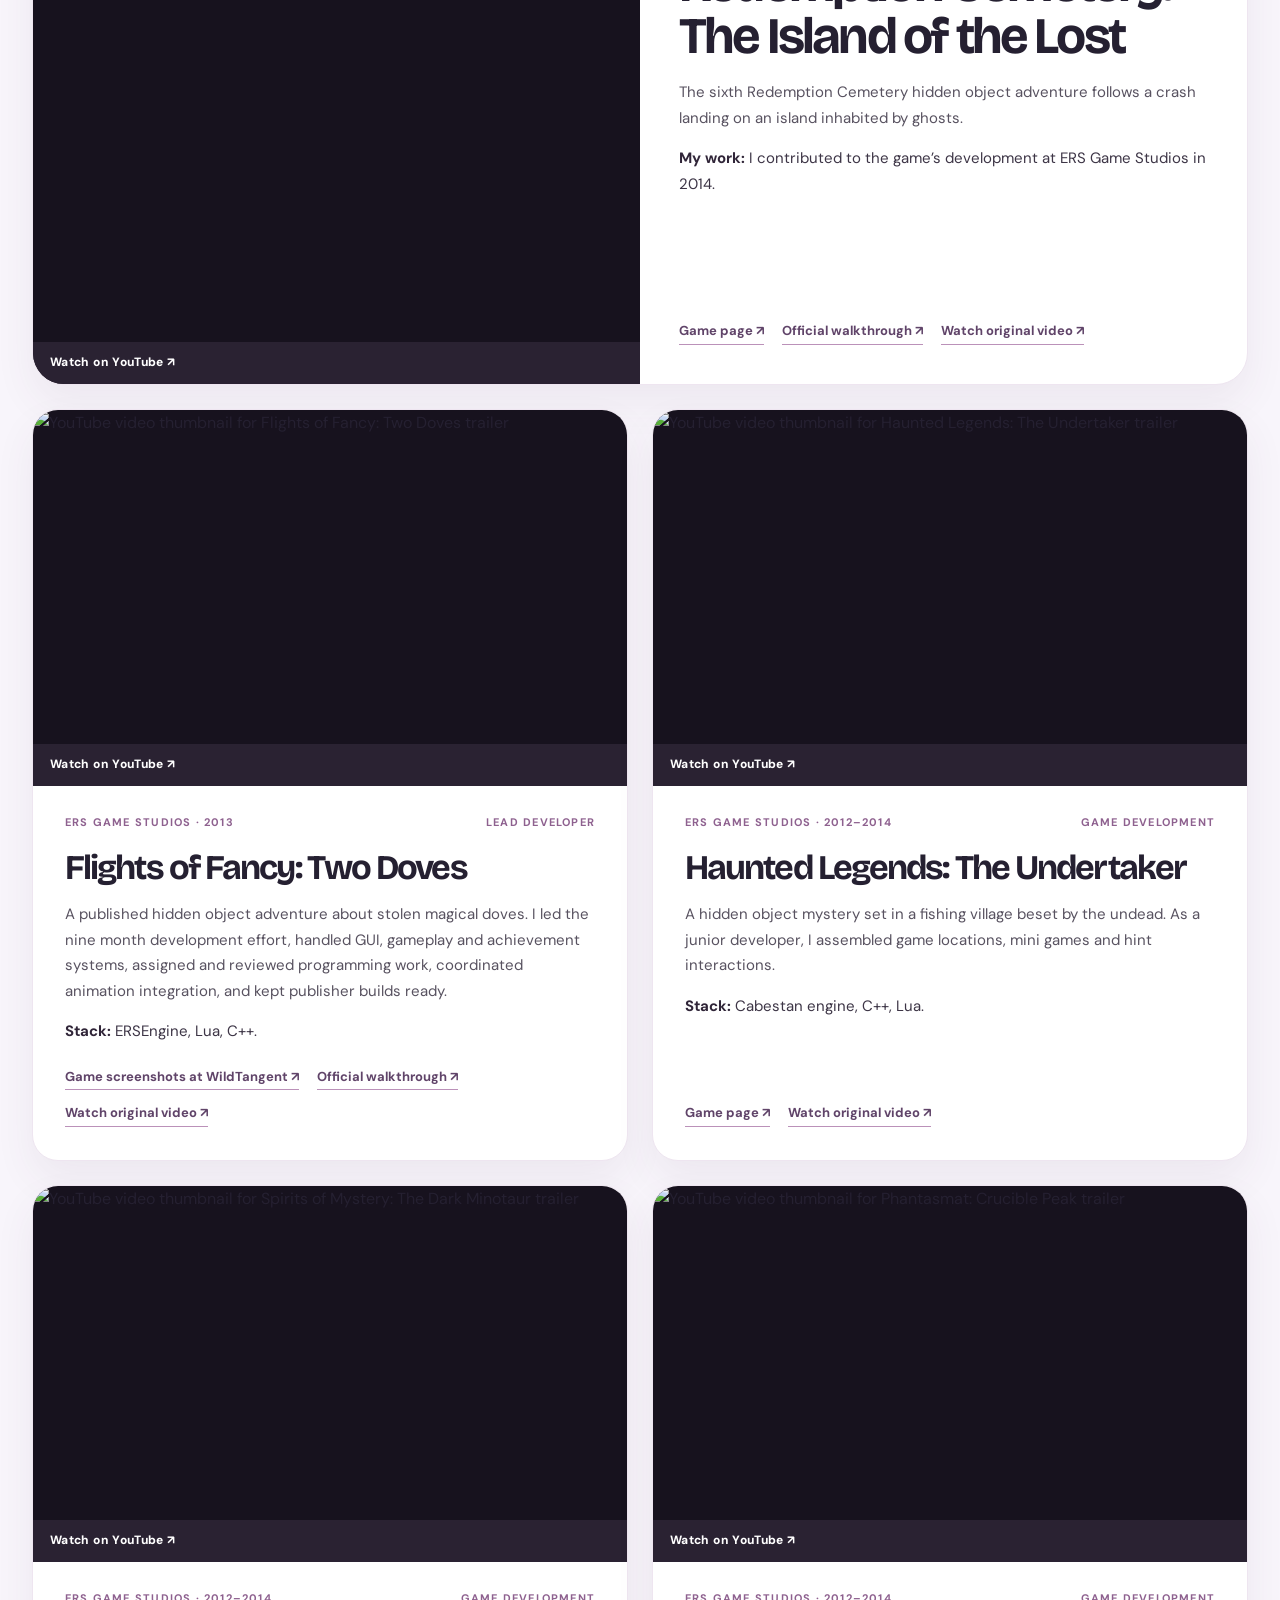
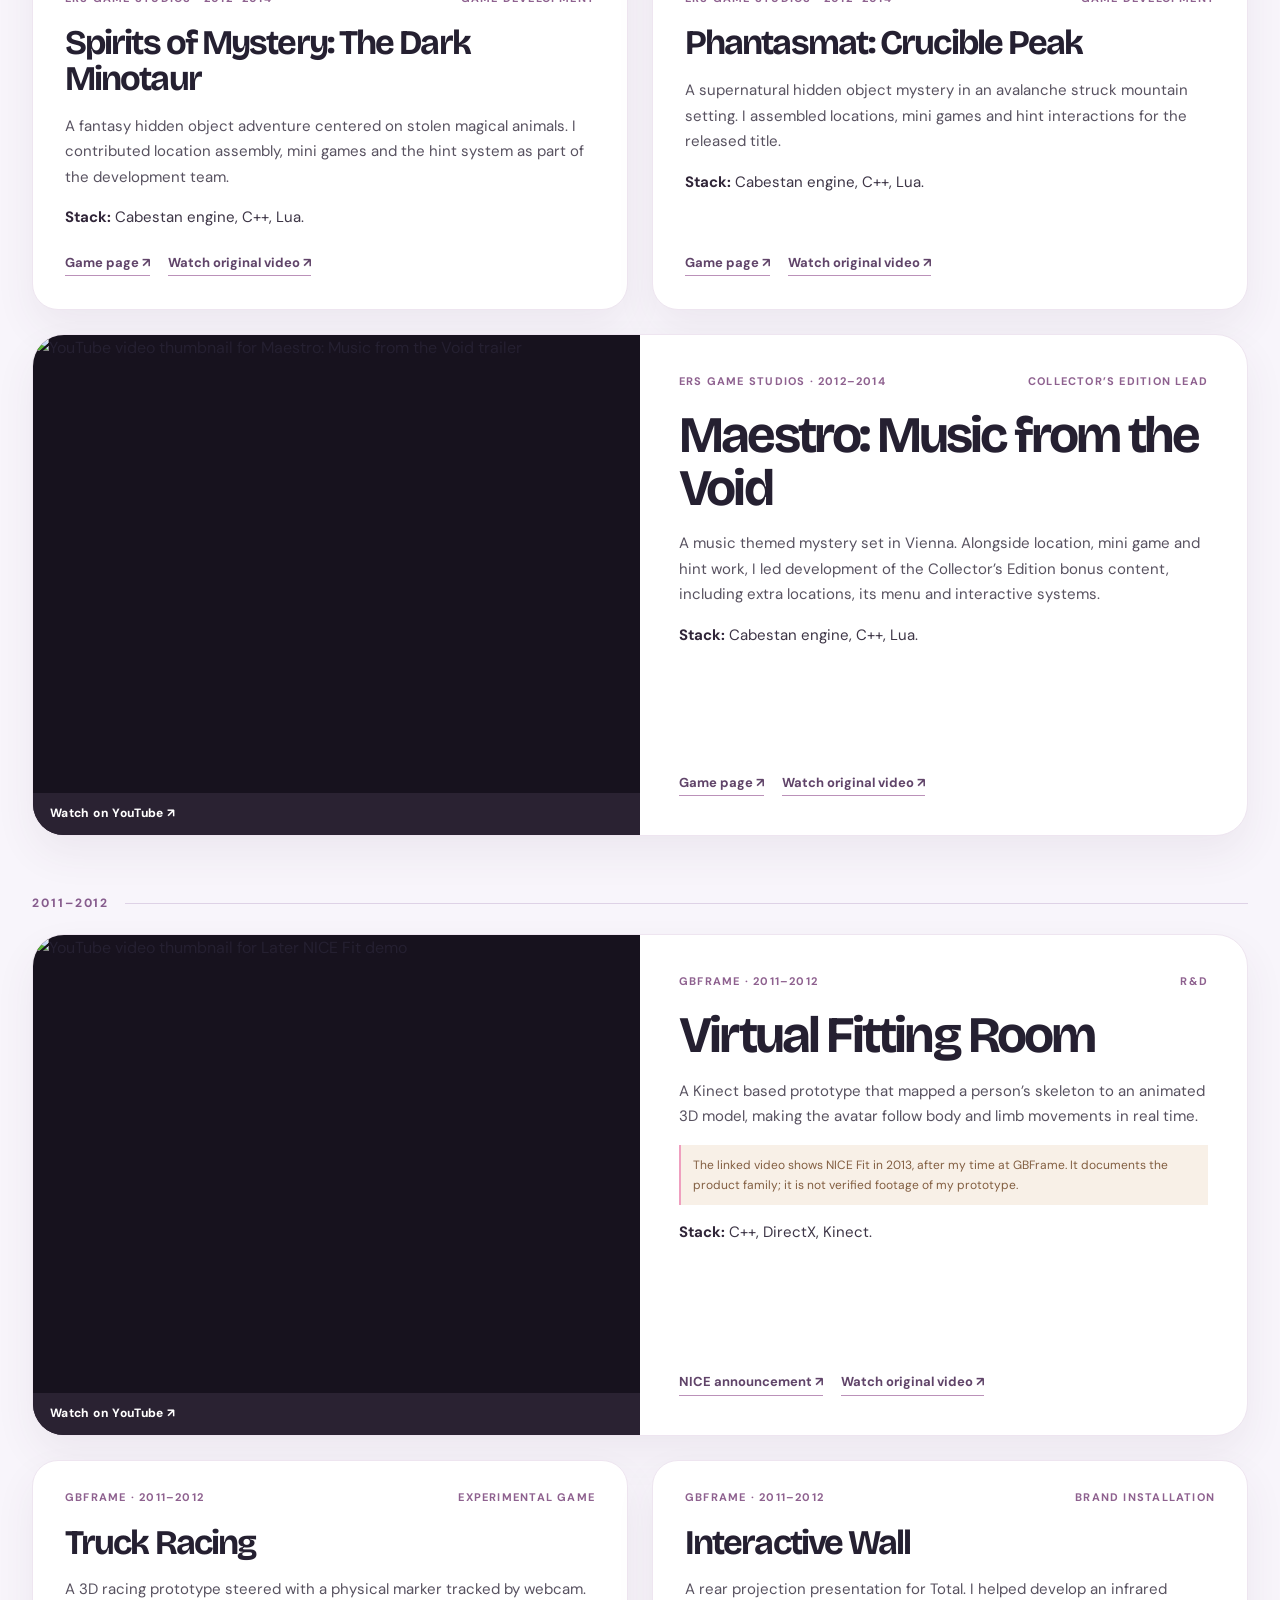
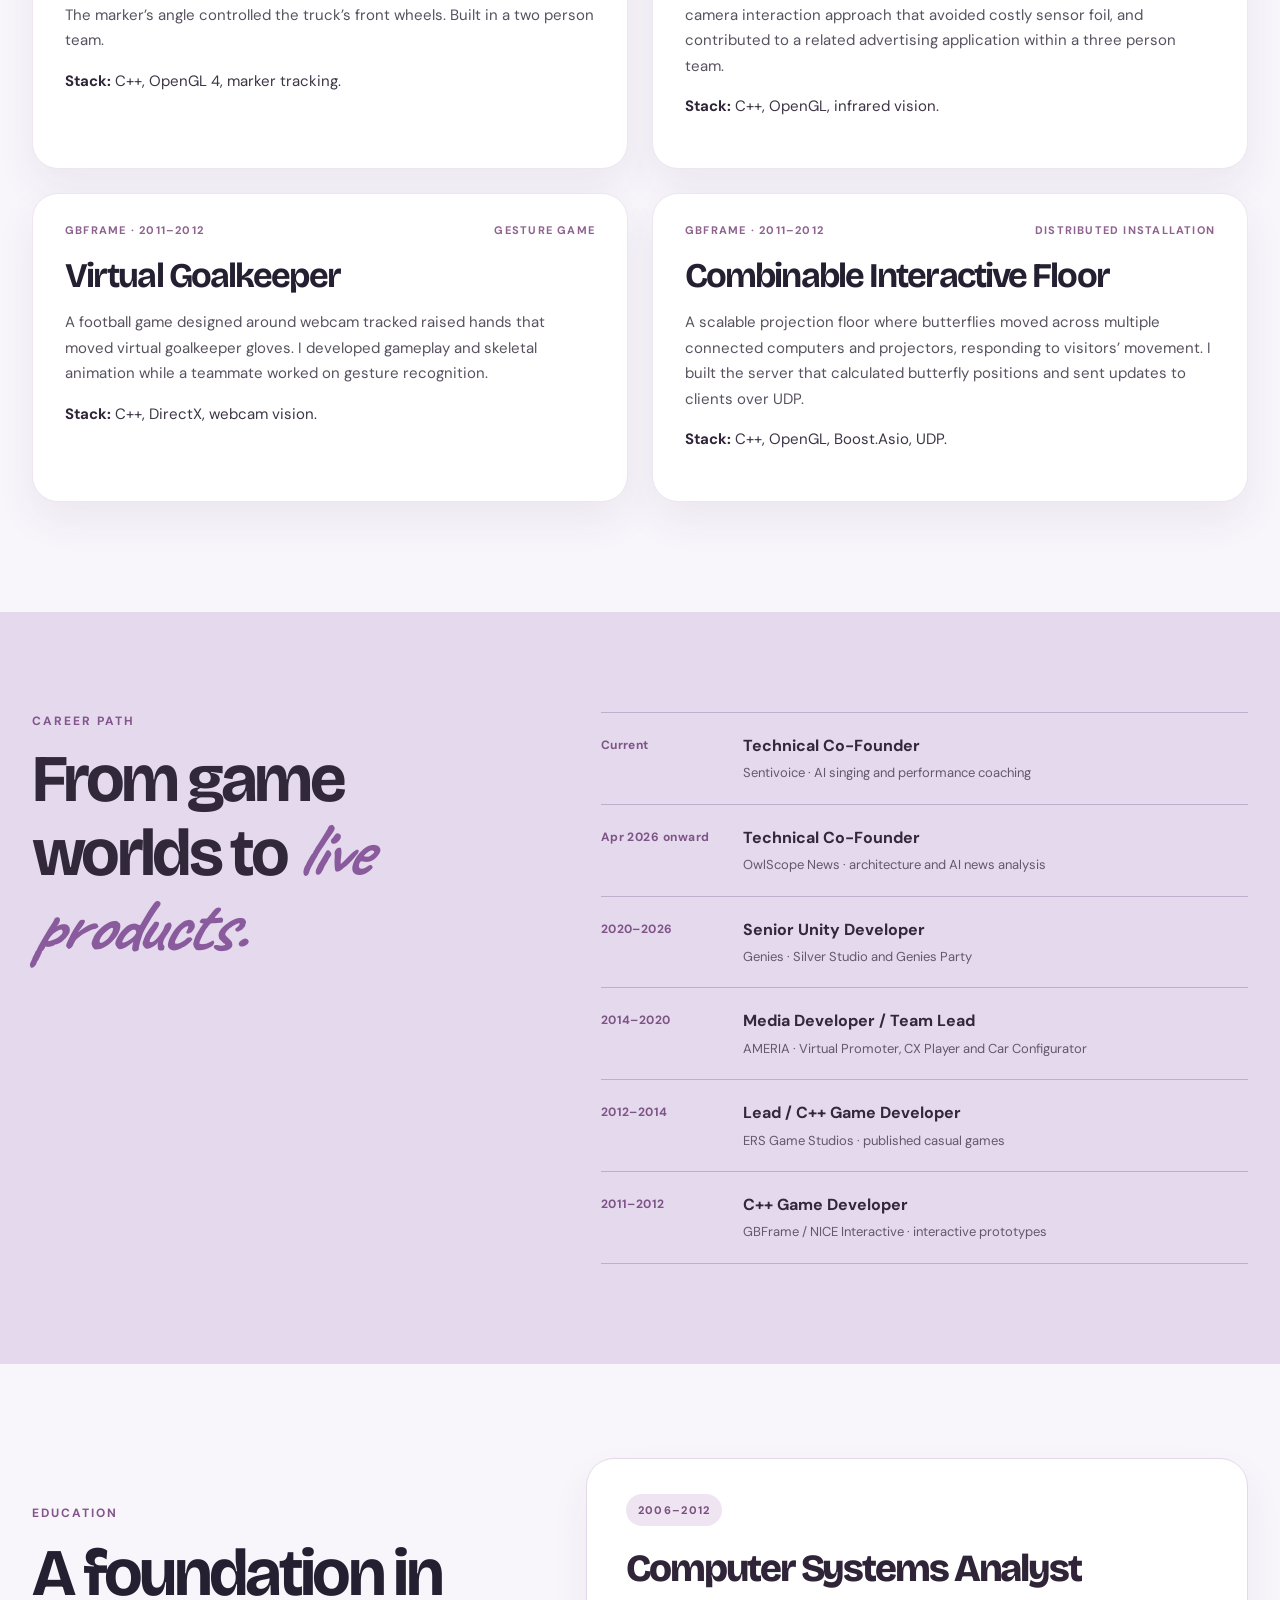
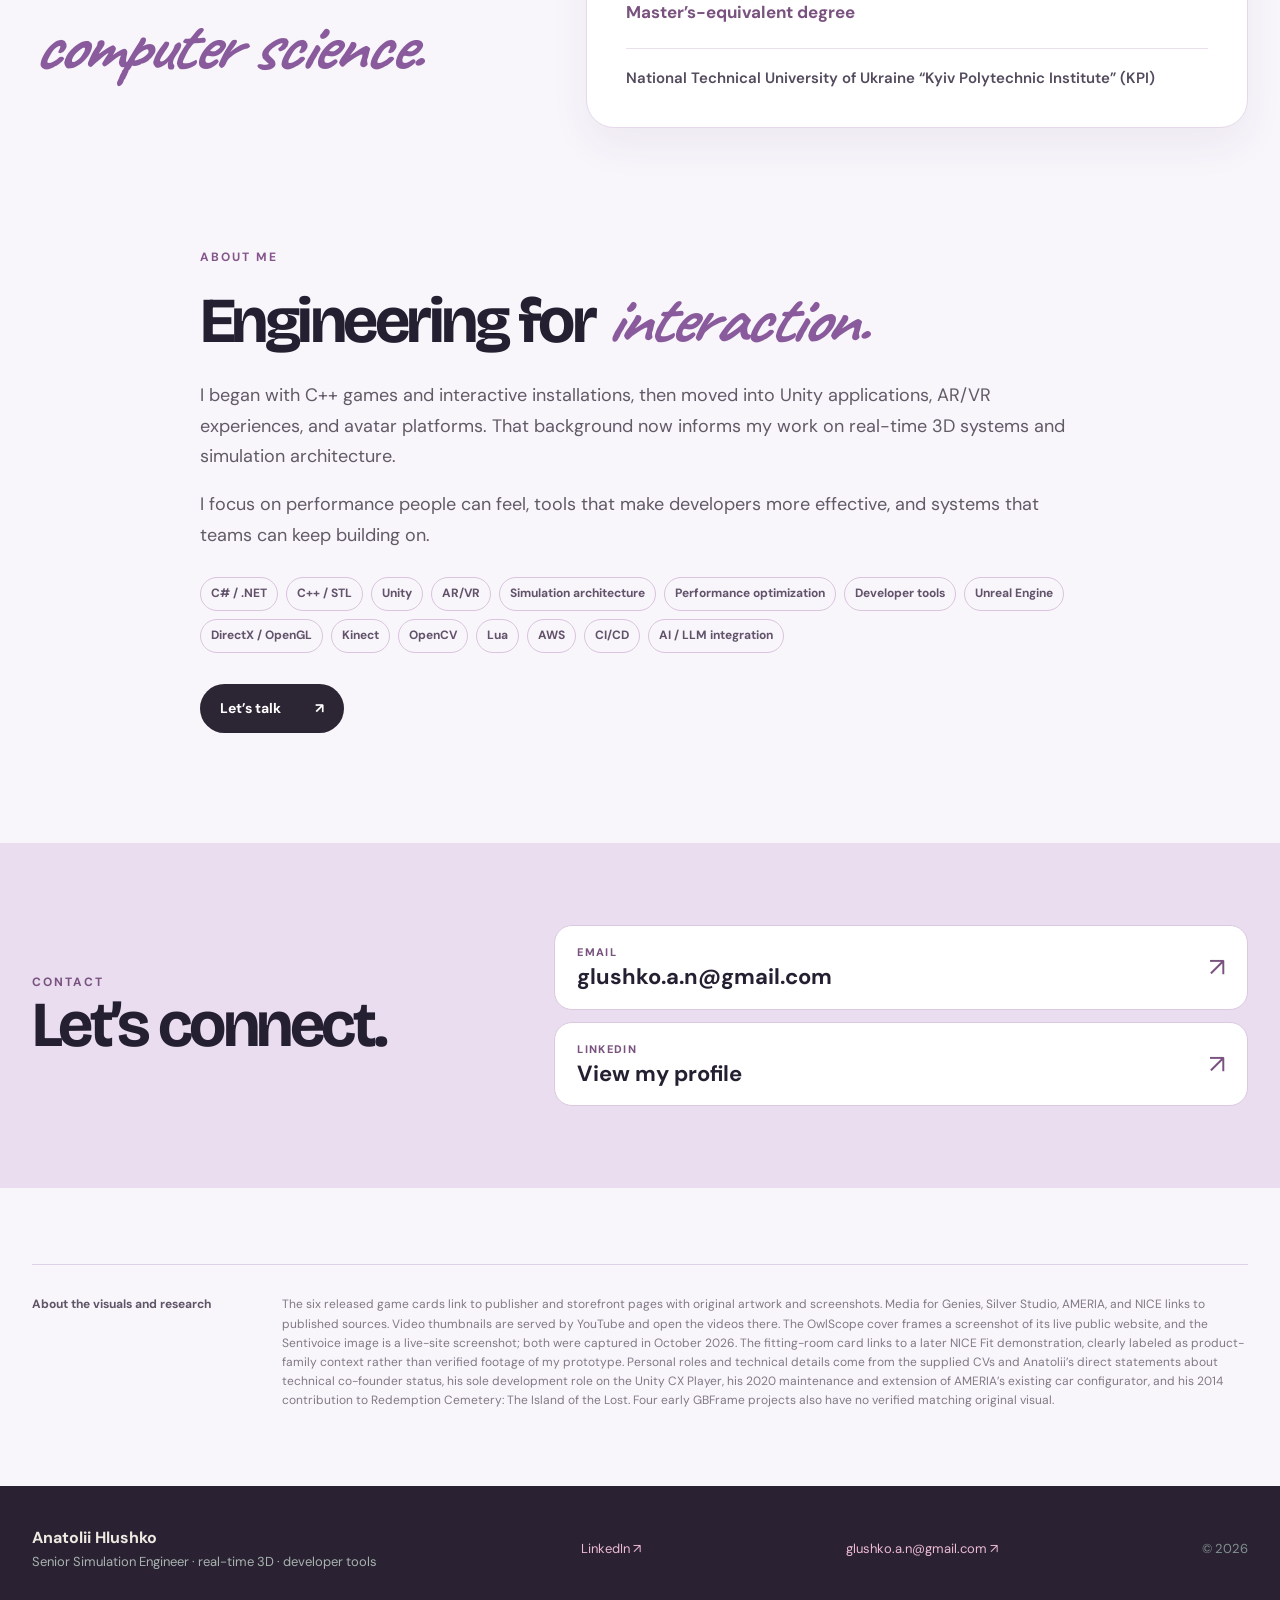
==== commit 8d981e2a: "Remove lower About photo" ====
--- a/index.html
+++ b/index.html
@@ -84,7 +84,6 @@
       <div class="education-card"><span class="education-years">2006–2012</span><h3>Computer Systems Analyst</h3><p>Master’s-equivalent degree</p><strong>National Technical University of Ukraine “Kyiv Polytechnic Institute” (KPI)</strong></div>
     </section>
     <section class="about wrap" id="about" aria-labelledby="about-title">
-      <div class="about-photo"><img src="assets/anatolii-guitar.webp" alt="Anatolii Hlushko with a guitar in an earlier personal photograph" loading="lazy"><span>FROM MY PERSONAL ARCHIVE</span></div>
       <div class="about-copy"><p class="eyebrow">ABOUT ME</p><h2 id="about-title">Engineering for <em>interaction.</em></h2><p>I began with C++ games and interactive installations, then moved into Unity applications, AR/VR experiences, and avatar platforms. That background now informs my work on real-time 3D systems and simulation architecture.</p><p>I focus on performance people can feel, tools that make developers more effective, and systems that teams can keep building on.</p><div class="skills"><span>C# / .NET</span><span>C++ / STL</span><span>Unity</span><span>AR/VR</span><span>Simulation architecture</span><span>Performance optimization</span><span>Developer tools</span><span>Unreal Engine</span><span>DirectX / OpenGL</span><span>Kinect</span><span>OpenCV</span><span>Lua</span><span>AWS</span><span>CI/CD</span><span>AI / LLM integration</span></div><a class="button light" href="#contact">Let’s talk <span aria-hidden="true">↗</span></a></div>
     </section>
     <section class="contact-section" id="contact" aria-labelledby="contact-title">
--- a/styles.css
+++ b/styles.css
@@ -25,11 +25,11 @@
 .screenshot-gallery,.single-project-visual,.project-video{border-top:1px solid #e5ded3;margin-top:23px;padding-top:16px}.screenshot-gallery>p{font-size:12px;color:#304149;font-weight:700;letter-spacing:.02em;margin:0 0 10px}.screenshot-grid{display:grid;grid-template-columns:repeat(2,minmax(0,1fr));gap:7px}.screenshot-grid a{display:block;position:relative;aspect-ratio:16/9;background:#1d3036;overflow:hidden;outline-offset:3px}.screenshot-grid img{height:100%;object-fit:cover;transition:transform .25s}.screenshot-grid a:hover img,.screenshot-grid a:focus-visible img{transform:scale(1.06)}.silver-gallery .screenshot-grid{grid-template-columns:repeat(4,minmax(0,1fr))}.silver-gallery .screenshot-grid a{aspect-ratio:9/16}.silver-gallery .screenshot-grid img{object-fit:contain;background:#111}.silver-gallery .screenshot-grid span,.party-gallery .screenshot-grid span{position:absolute;left:0;right:0;bottom:0;background:rgba(16,27,40,.88);color:#fff;font-size:10px;padding:5px 3px;text-align:center}.silver-gallery .source-caption{font-size:11px;line-height:1.5;color:#7b7772;margin:10px 0 0}.party-gallery .screenshot-grid{grid-template-columns:repeat(3,minmax(0,1fr))}.party-gallery .screenshot-grid a{aspect-ratio:16/9}.single-project-visual a{display:block}.single-project-visual img{max-height:190px;object-fit:cover;background:#ece5db}.single-project-visual span{display:block;padding-top:7px;color:#8b5e39;font-size:12px;text-decoration:underline;text-underline-offset:3px}
 .project-video{padding-top:5px}.project-video summary{list-style:none;cursor:pointer;display:flex;align-items:center;justify-content:space-between;gap:10px;padding:12px 0;font-size:13px;font-weight:700}.project-video summary::-webkit-details-marker{display:none}.project-video summary b{color:var(--accent-dark);font-weight:400}.video-frame{position:relative;aspect-ratio:16/9;background:#111d22;margin:4px 0 8px}.video-frame iframe{position:absolute;inset:0;width:100%;height:100%;border:0}.project-video>a{color:#865a3b;font-size:12px;text-decoration:underline;text-underline-offset:3px}.project-card .media-context{font-size:12px;background:#f8f0e7;border-left:2px solid var(--accent);padding:10px 12px;color:#825e41}
 .experience-band{background:var(--night-soft);color:#fff;padding:100px 0}.experience-layout{display:grid;grid-template-columns:.85fr 1.15fr;gap:90px}.experience-layout .eyebrow{color:var(--accent);margin-bottom:17px}.experience-layout h2{max-width:390px}.timeline{border-top:1px solid #4b5957}.timeline div{display:grid;grid-template-columns:122px 1fr;column-gap:20px;padding:20px 0;border-bottom:1px solid #4b5957}.timeline span{grid-row:span 2;color:#dbad7f;font-size:12px;font-weight:700;letter-spacing:.04em;padding-top:3px}.timeline strong{font-size:16px}.timeline small{font-size:13px;color:#b2c0bd;margin-top:3px}
-.about{display:grid;grid-template-columns:minmax(0,.82fr) minmax(0,1.18fr);gap:90px;align-items:center;padding-top:110px;padding-bottom:110px}.about-photo{position:relative;background:#222;max-width:440px}.about-photo img{aspect-ratio:3/4;object-fit:cover;filter:contrast(1.03)}.about-photo span{position:absolute;bottom:14px;left:15px;background:rgba(0,0,0,.72);color:#fff;font-size:10px;letter-spacing:.12em;padding:5px 8px}.about h2{margin-bottom:26px}.about-copy>p:not(.eyebrow){font-size:18px;line-height:1.7;color:#536165;margin-bottom:17px}.skills{display:flex;flex-wrap:wrap;gap:8px;margin:27px 0 31px}.skills span{border:1px solid #d5cabe;padding:6px 10px;font-size:12px;font-weight:700;color:#45545a}.button.light{background:var(--night);color:#fff}.button.light:hover{background:#33464a}
+.about{padding-top:110px;padding-bottom:110px}.about-copy{max-width:880px;margin-inline:auto}.about h2{margin-bottom:26px}.about-copy>p:not(.eyebrow){font-size:18px;line-height:1.7;color:#536165;margin-bottom:17px}.skills{display:flex;flex-wrap:wrap;gap:8px;margin:27px 0 31px}.skills span{border:1px solid #d5cabe;padding:6px 10px;font-size:12px;font-weight:700;color:#45545a}.button.light{background:var(--night);color:#fff}.button.light:hover{background:#33464a}
 .editorial-note{border-top:1px solid var(--line);padding-top:30px;padding-bottom:75px;display:grid;grid-template-columns:220px 1fr;gap:30px;font-size:12px;color:#687478}.editorial-note strong{color:#3a4a4d}.editorial-note p{line-height:1.6}
 footer{background:#10191b;color:#eee9e1}.footer-inner{display:flex;align-items:center;justify-content:space-between;gap:25px;flex-wrap:wrap;padding-top:39px;padding-bottom:39px;font-size:13px}.footer-inner div{display:flex;flex-direction:column}.footer-inner div strong{font-size:16px}.footer-inner div span{color:#a8b3b0}.footer-inner a{color:#e1ac79}.footer-inner>span{color:#81918e}
-@media(max-width:1000px){.hero-layout{grid-template-columns:1fr .85fr;gap:25px;min-height:620px}.hero h1{font-size:clamp(65px,8vw,95px)}.hero-portrait{min-height:550px}.experience-layout{gap:45px}.about{gap:45px}}
-@media(max-width:740px){.wrap{width:min(100% - 36px,1180px)}.site-header{padding:16px 18px}.site-header nav{gap:12px}.site-header nav a:not(.nav-contact){display:none}.nav-contact{font-size:12px;padding:7px 9px}.hero-layout{display:flex;flex-direction:column;gap:0}.hero-copy{padding:56px 0 32px}.hero .eyebrow{margin-bottom:24px}.hero h1{font-size:clamp(62px,14vw,92px)}.hero-intro{font-size:17px}.hero-facts{margin-top:43px}.hero-portrait{width:100%;height:450px;min-height:0;align-self:auto}.hero-portrait img{object-position:center 40%}.hero-strip{display:grid;grid-template-columns:1fr 1fr;gap:10px;padding-top:17px;padding-bottom:17px;font-size:10px}.section{padding-top:72px;padding-bottom:80px}.section-heading{display:block}.section-heading>p{margin-top:18px}.project-grid{grid-template-columns:1fr;gap:20px}.project-card.featured{grid-column:auto;display:flex}.project-card.featured .project-image{height:300px;min-height:0}.project-image,.project-record{height:255px}.project-body,.featured .project-body{padding:25px}.featured h3,.project-card h3{font-size:32px}.experience-band{padding:75px 0}.experience-layout,.about{grid-template-columns:1fr;gap:35px}.about{padding-top:80px;padding-bottom:80px}.about-photo{max-width:420px}.editorial-note{grid-template-columns:1fr;gap:8px}.footer-inner{align-items:flex-start;flex-direction:column}.section-heading h2,.experience-layout h2,.about h2{font-size:clamp(45px,10vw,62px)}}
+@media(max-width:1000px){.hero-layout{grid-template-columns:1fr .85fr;gap:25px;min-height:620px}.hero h1{font-size:clamp(65px,8vw,95px)}.hero-portrait{min-height:550px}.experience-layout{gap:45px}}
+@media(max-width:740px){.wrap{width:min(100% - 36px,1180px)}.site-header{padding:16px 18px}.site-header nav{gap:12px}.site-header nav a:not(.nav-contact){display:none}.nav-contact{font-size:12px;padding:7px 9px}.hero-layout{display:flex;flex-direction:column;gap:0}.hero-copy{padding:56px 0 32px}.hero .eyebrow{margin-bottom:24px}.hero h1{font-size:clamp(62px,14vw,92px)}.hero-intro{font-size:17px}.hero-facts{margin-top:43px}.hero-portrait{width:100%;height:450px;min-height:0;align-self:auto}.hero-portrait img{object-position:center 40%}.hero-strip{display:grid;grid-template-columns:1fr 1fr;gap:10px;padding-top:17px;padding-bottom:17px;font-size:10px}.section{padding-top:72px;padding-bottom:80px}.section-heading{display:block}.section-heading>p{margin-top:18px}.project-grid{grid-template-columns:1fr;gap:20px}.project-card.featured{grid-column:auto;display:flex}.project-card.featured .project-image{height:300px;min-height:0}.project-image,.project-record{height:255px}.project-body,.featured .project-body{padding:25px}.featured h3,.project-card h3{font-size:32px}.experience-band{padding:75px 0}.experience-layout{grid-template-columns:1fr;gap:35px}.about{padding-top:80px;padding-bottom:80px}.editorial-note{grid-template-columns:1fr;gap:8px}.footer-inner{align-items:flex-start;flex-direction:column}.section-heading h2,.experience-layout h2,.about h2{font-size:clamp(45px,10vw,62px)}}
 @media(max-width:420px){.hero-facts{grid-template-columns:repeat(3,1fr);gap:8px}.hero-facts span{font-size:10px}.silver-gallery .screenshot-grid{grid-template-columns:repeat(2,minmax(0,1fr))}.party-gallery .screenshot-grid{grid-template-columns:1fr 1fr}}
 @media(prefers-reduced-motion:reduce){html{scroll-behavior:auto}.button,.project-image img,.screenshot-grid img{transition:none}}
 /* Playful, image-led direction adapted from the user's MotionSites reference. */
@@ -53,11 +53,11 @@
 .project-grid{gap:24px}.project-card{border:1px solid #eee5f0;border-radius:26px;box-shadow:0 18px 40px rgba(79,56,91,.07);background:#fff;overflow:hidden}.project-card.featured{border-radius:32px}.project-image,.project-record{height:315px}.project-card.featured .project-image{min-height:500px}.project-image{background:#d8c7e2}.project-image img{transition:transform .5s}.project-card:hover .project-image img{transform:scale(1.035)}.image-note{background:rgba(40,31,48,.82);border-radius:50px;padding:7px 11px}.project-body{padding:29px 32px 33px}.featured .project-body{padding:39px}.project-meta{color:#8e618f;font-size:11px}.project-card h3{font-size:clamp(30px,2.7vw,41px);font-weight:700;line-height:1.03}.featured h3{font-size:clamp(41px,4vw,62px)}.project-card p{font-size:15px;color:#585260}.project-card .contribution{color:#3d3546}.contribution strong{color:#302538}.project-links a{border-color:#bb91b9;color:#604469}.project-links a:hover{color:#a4619d}
 .project-record{background:linear-gradient(140deg,#cdb2dc,#b6a3cc 52%,#a796be);color:#30233b}.project-record:after{border-color:rgba(255,255,255,.46)}.project-record span,.project-record small{color:#fff}.project-record strong{font-family:'Bricolage Grotesque',sans-serif;font-weight:800;color:#fff;letter-spacing:-.07em}.screenshot-gallery,.single-project-visual,.project-video{border-color:#e9e0eb}.single-project-visual span,.project-video>a{color:#805587}
 .experience-band{background:#e5d9ed;color:#31283a}.experience-layout .eyebrow{color:#82558c}.timeline{border-color:#bfaecb}.timeline div{border-color:#bfaecb}.timeline span{color:#7e5486}.timeline small{color:#63586c}
-.about-photo{border-radius:46% 46% 24px 24px / 22% 22% 24px 24px;overflow:hidden;box-shadow:18px 18px 0 #e2cce8;background:#19151b}.about-photo img{height:580px;aspect-ratio:auto;object-fit:cover}.about h2{font-size:clamp(50px,5vw,74px)}.about-copy>p:not(.eyebrow){color:#615a67}.skills span{border-color:#d9c5dd;border-radius:50px;color:#62536a}.button.light{background:#2c2534;color:#fff;border-radius:50px}.button.light:hover{background:#715678}
+.about h2{font-size:clamp(50px,5vw,74px)}.about-copy>p:not(.eyebrow){color:#615a67}.skills span{border-color:#d9c5dd;border-radius:50px;color:#62536a}.button.light{background:#2c2534;color:#fff;border-radius:50px}.button.light:hover{background:#715678}
 .editorial-note{border-color:#ded2e6;color:#817986}.editorial-note strong{color:#605467}footer{background:#2a2232}.footer-inner a{color:#edbad4}
 @media(min-width:1700px){.hero-layout{min-height:830px;gap:48px}.hero-portrait{height:730px}.hero h1{font-size:109px}.hero-side h2{font-size:52px}}
 @media(max-width:1150px){.hero-layout{grid-template-columns:minmax(250px,1fr) minmax(300px,1.1fr);gap:24px;min-height:690px}.hero-portrait{height:570px}.hero-side{grid-column:span 2;display:grid;grid-template-columns:1fr 1fr;gap:12px 28px;padding:0 0 38px;align-items:center}.hero-side .side-overline{grid-column:span 2;margin:0}.hero-side h2{margin:0}.hero-side>p:not(.side-overline){margin:0}.hero-side .button{justify-self:start}.hero-facts{grid-column:2;margin:0}}
-@media(max-width:740px){.site-header{padding:15px 18px}.hero-layout{width:min(100% - 36px,700px);display:flex;flex-direction:column;gap:0;min-height:0;padding:32px 0 60px}.hero-copy{width:100%;padding:15px 0 32px}.hero h1{font-size:clamp(68px,15vw,98px)}.hero-intro{max-width:600px}.hero-portrait{order:2;width:min(100% - 22px,480px);height:520px;margin:0 auto 48px;box-shadow:15px 17px 0 #ead0e3}.hero-side{order:3;display:block;width:100%;padding:10px 0 0}.hero-side h2{font-size:clamp(36px,9vw,54px);max-width:530px;margin:12px 0 18px}.hero-side>p:not(.side-overline){font-size:16px;margin:0 0 18px}.hero-facts{margin-top:38px}.hero-spark-two{bottom:9%;left:auto;right:5%}.hero-strip{min-height:0}.section{padding-top:79px}.project-card,.project-card.featured{border-radius:22px}.project-card.featured .project-image{min-height:0;height:300px}.project-image,.project-record{height:260px}.project-body,.featured .project-body{padding:25px}.featured h3,.project-card h3{font-size:34px}.experience-band{padding:80px 0}.about-photo{max-width:430px}.about-photo img{height:500px}.section-heading h2,.experience-layout h2,.about h2{font-size:clamp(48px,11vw,66px)}}
+@media(max-width:740px){.site-header{padding:15px 18px}.hero-layout{width:min(100% - 36px,700px);display:flex;flex-direction:column;gap:0;min-height:0;padding:32px 0 60px}.hero-copy{width:100%;padding:15px 0 32px}.hero h1{font-size:clamp(68px,15vw,98px)}.hero-intro{max-width:600px}.hero-portrait{order:2;width:min(100% - 22px,480px);height:520px;margin:0 auto 48px;box-shadow:15px 17px 0 #ead0e3}.hero-side{order:3;display:block;width:100%;padding:10px 0 0}.hero-side h2{font-size:clamp(36px,9vw,54px);max-width:530px;margin:12px 0 18px}.hero-side>p:not(.side-overline){font-size:16px;margin:0 0 18px}.hero-facts{margin-top:38px}.hero-spark-two{bottom:9%;left:auto;right:5%}.hero-strip{min-height:0}.section{padding-top:79px}.project-card,.project-card.featured{border-radius:22px}.project-card.featured .project-image{min-height:0;height:300px}.project-image,.project-record{height:260px}.project-body,.featured .project-body{padding:25px}.featured h3,.project-card h3{font-size:34px}.experience-band{padding:80px 0}.section-heading h2,.experience-layout h2,.about h2{font-size:clamp(48px,11vw,66px)}}
 
 /* Keep full-width cards outside the columns so they cannot leave empty column space. */
 .featured-grid{display:grid;gap:24px;margin-bottom:24px}
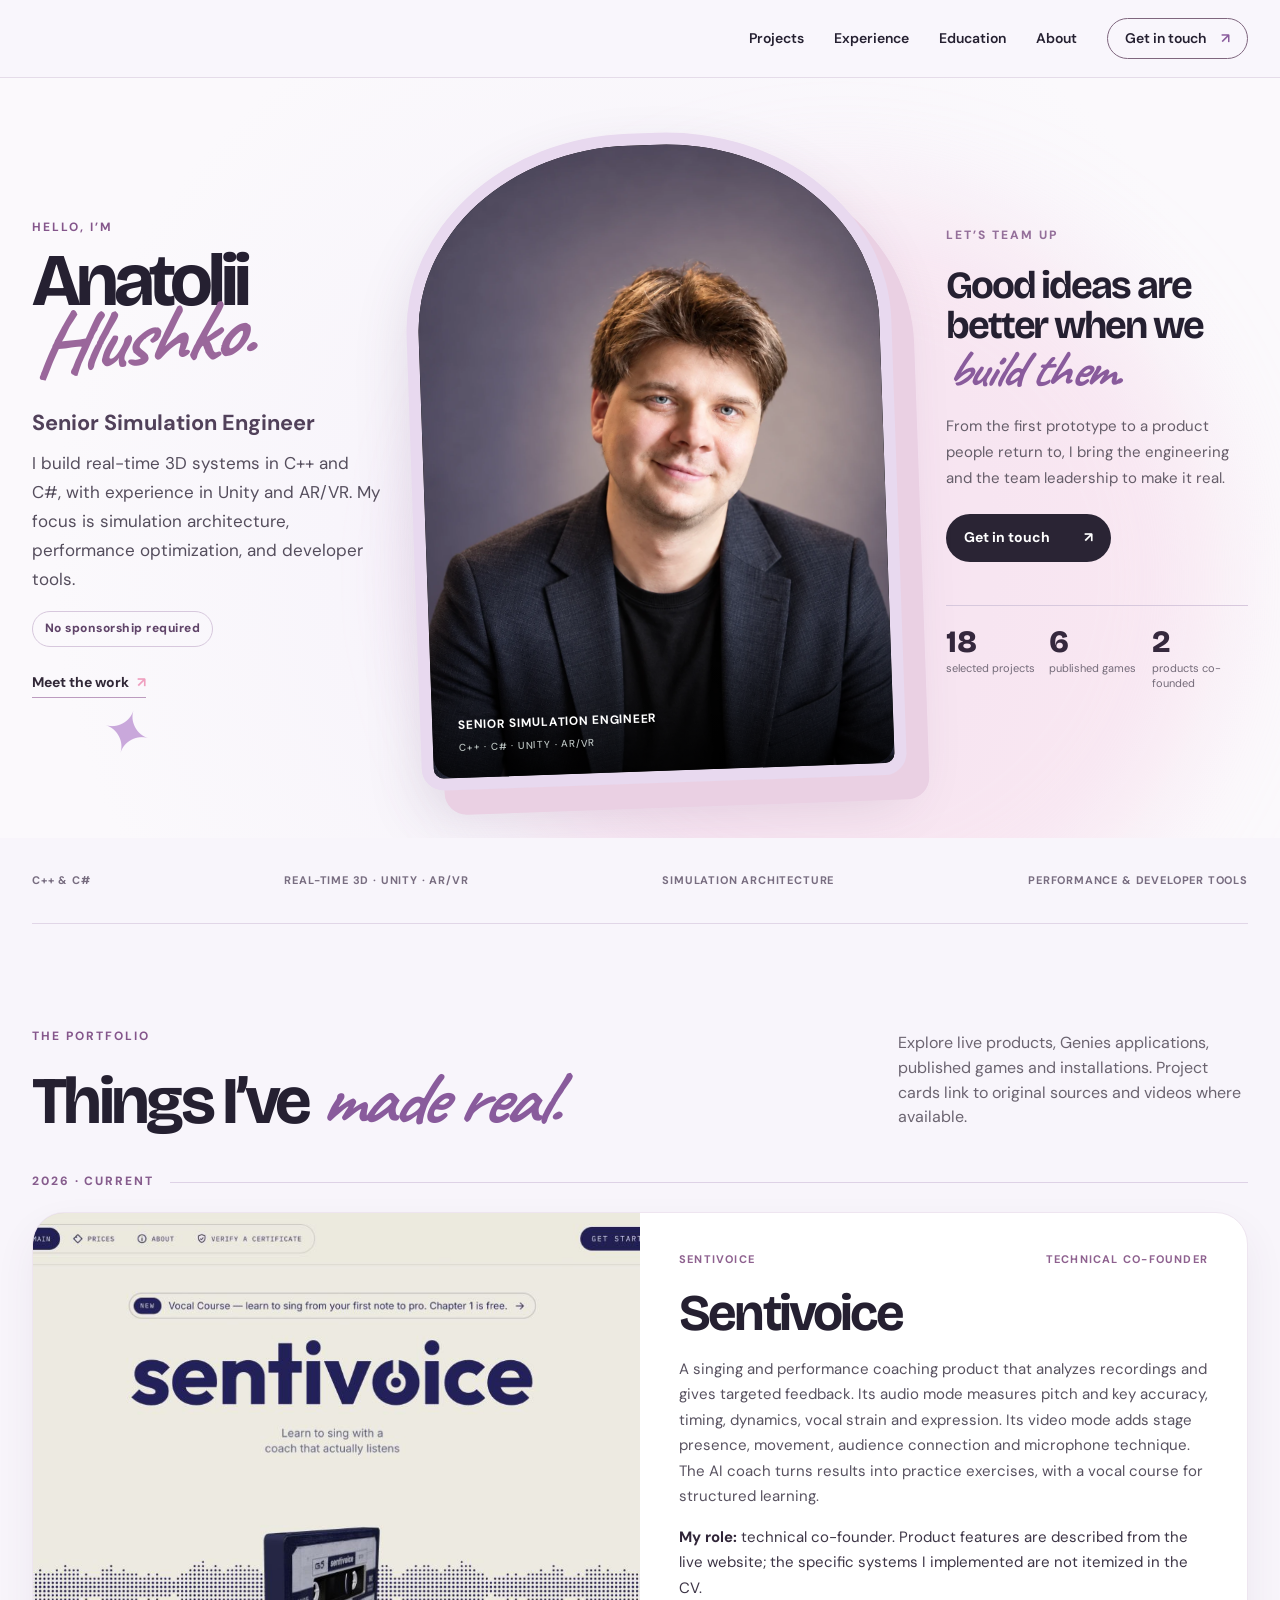
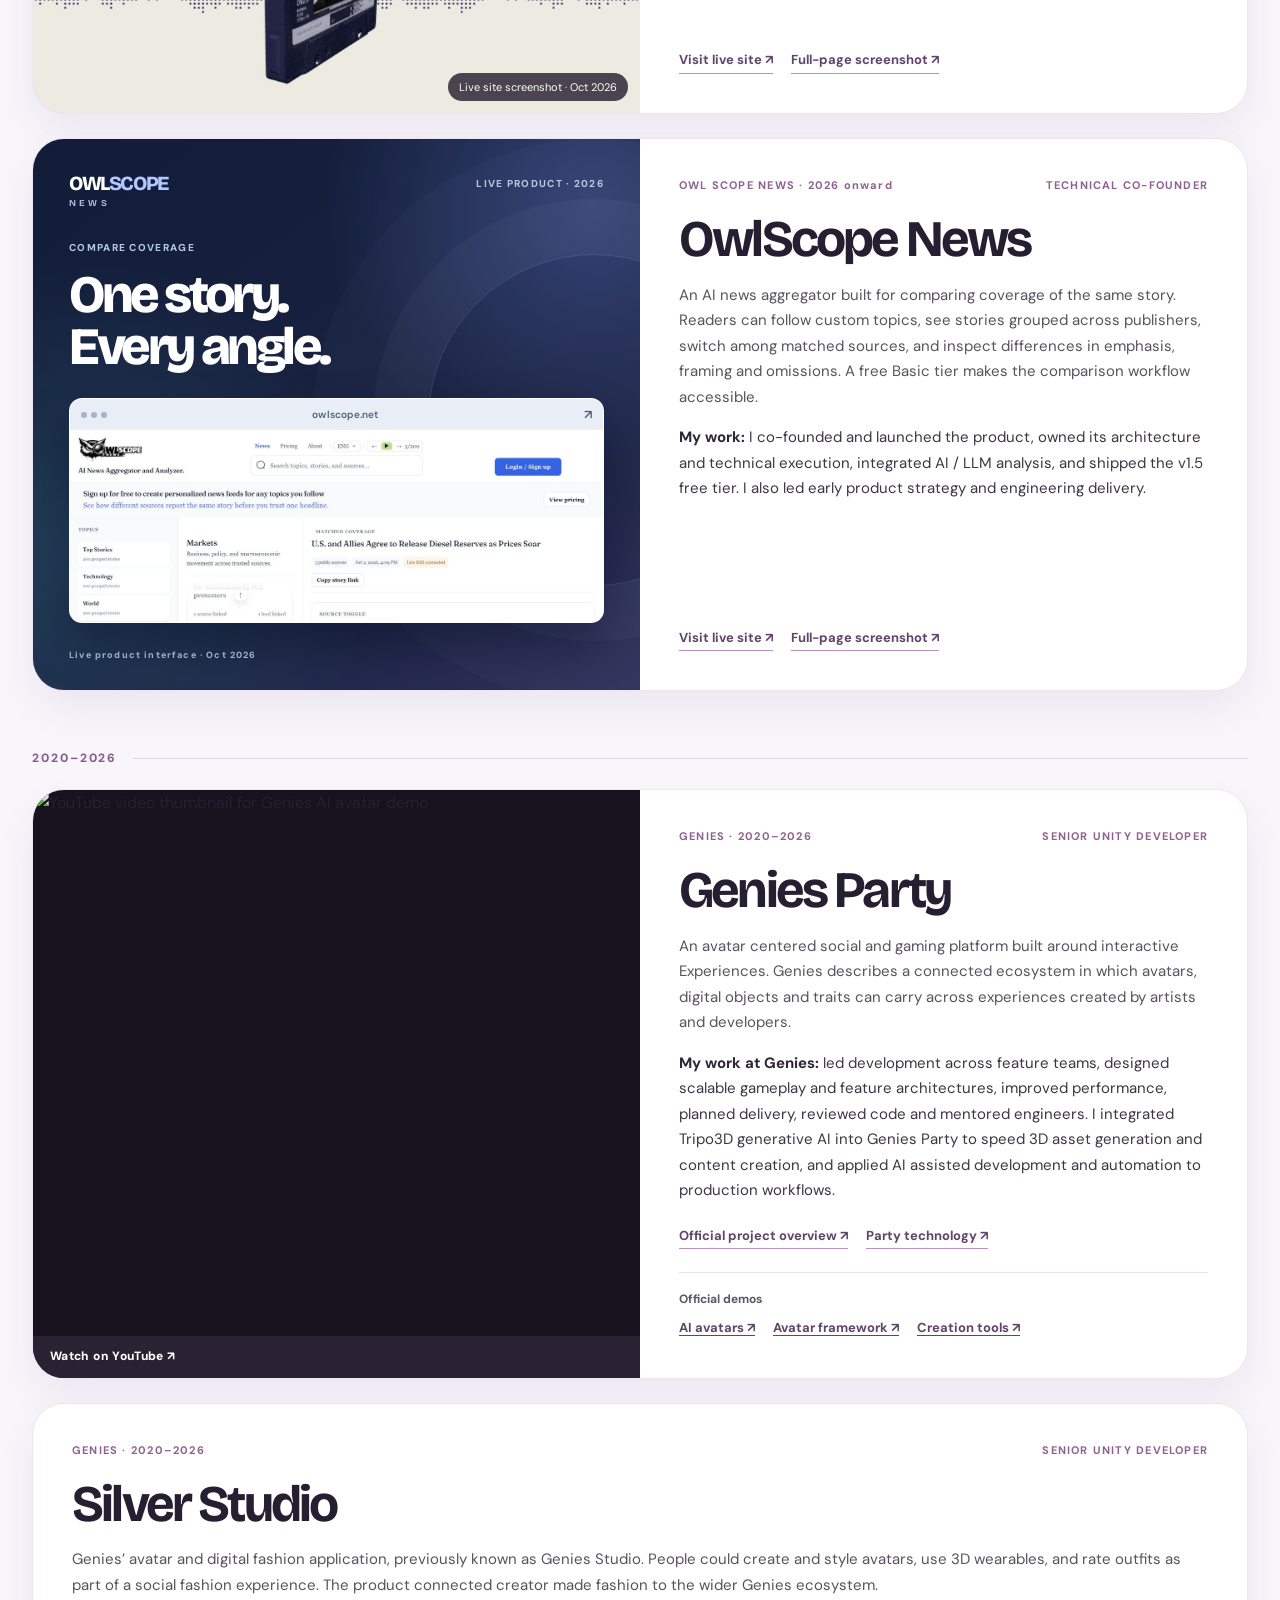
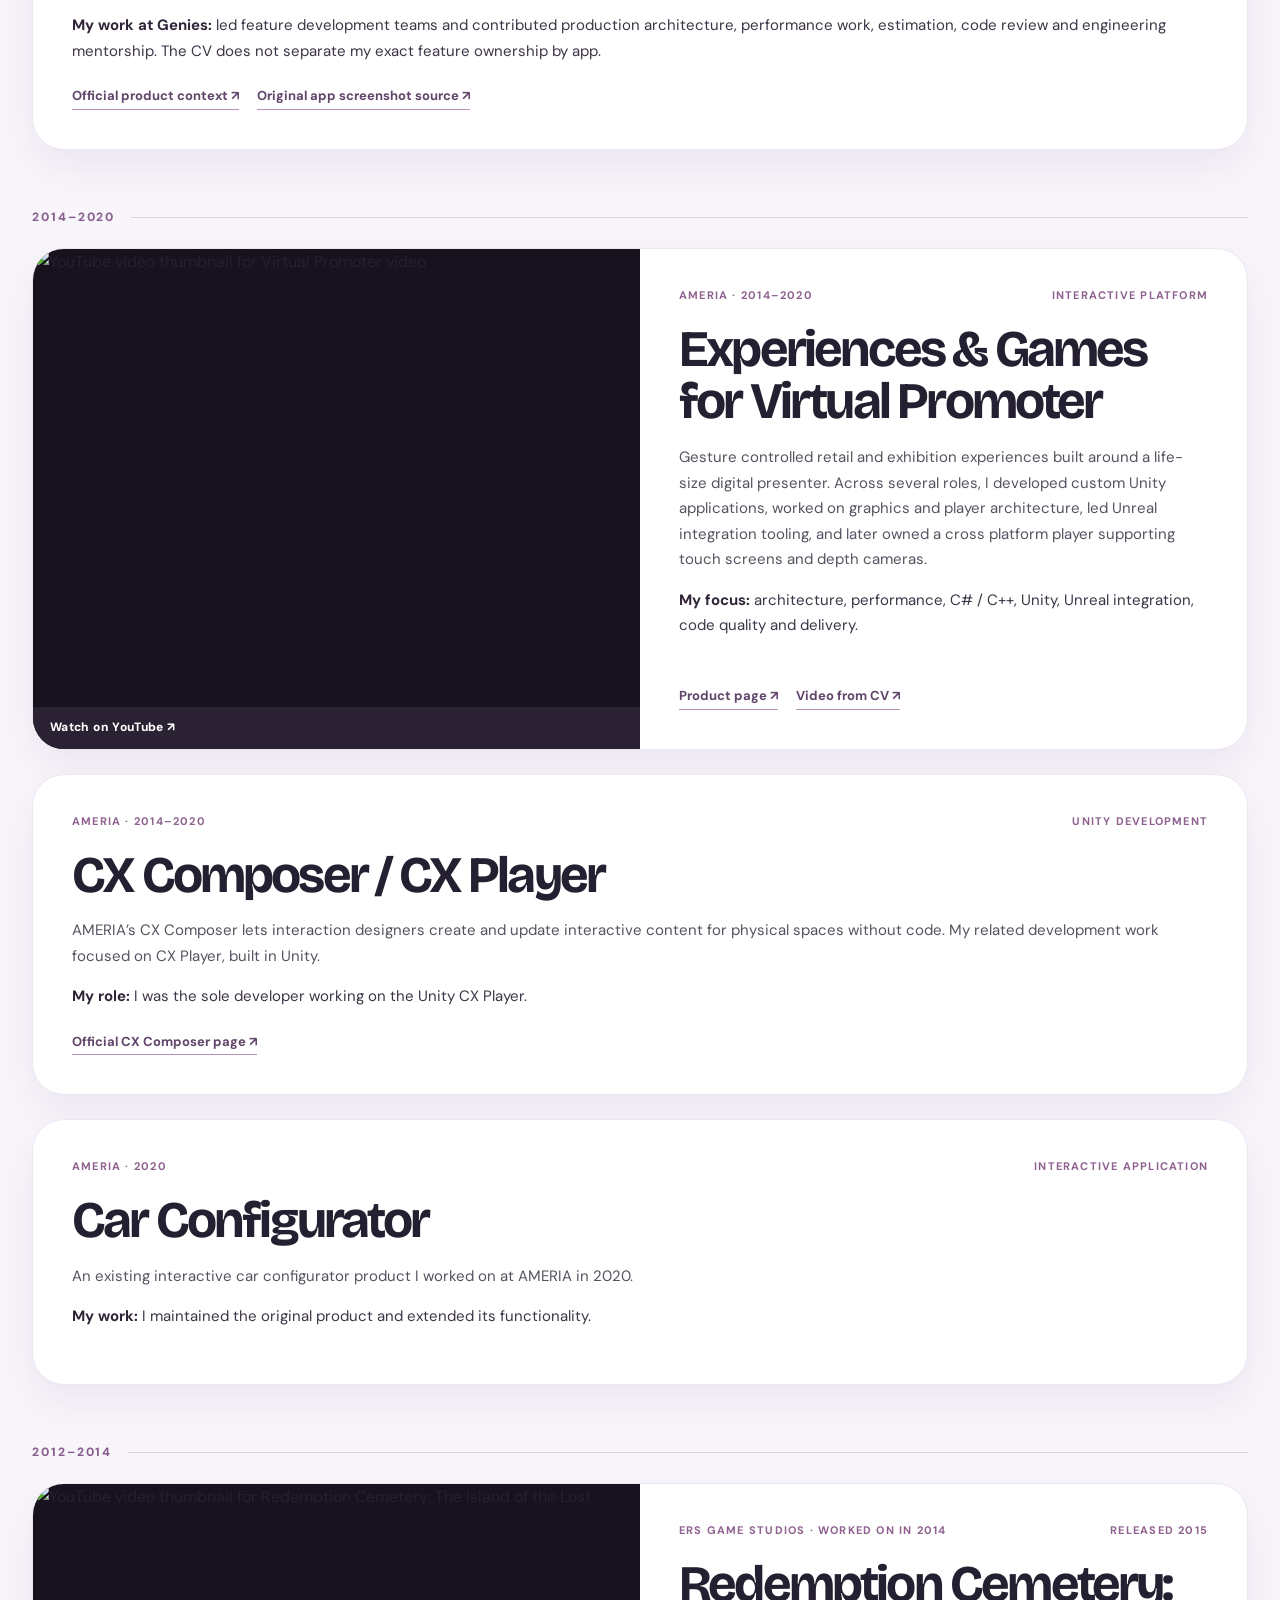
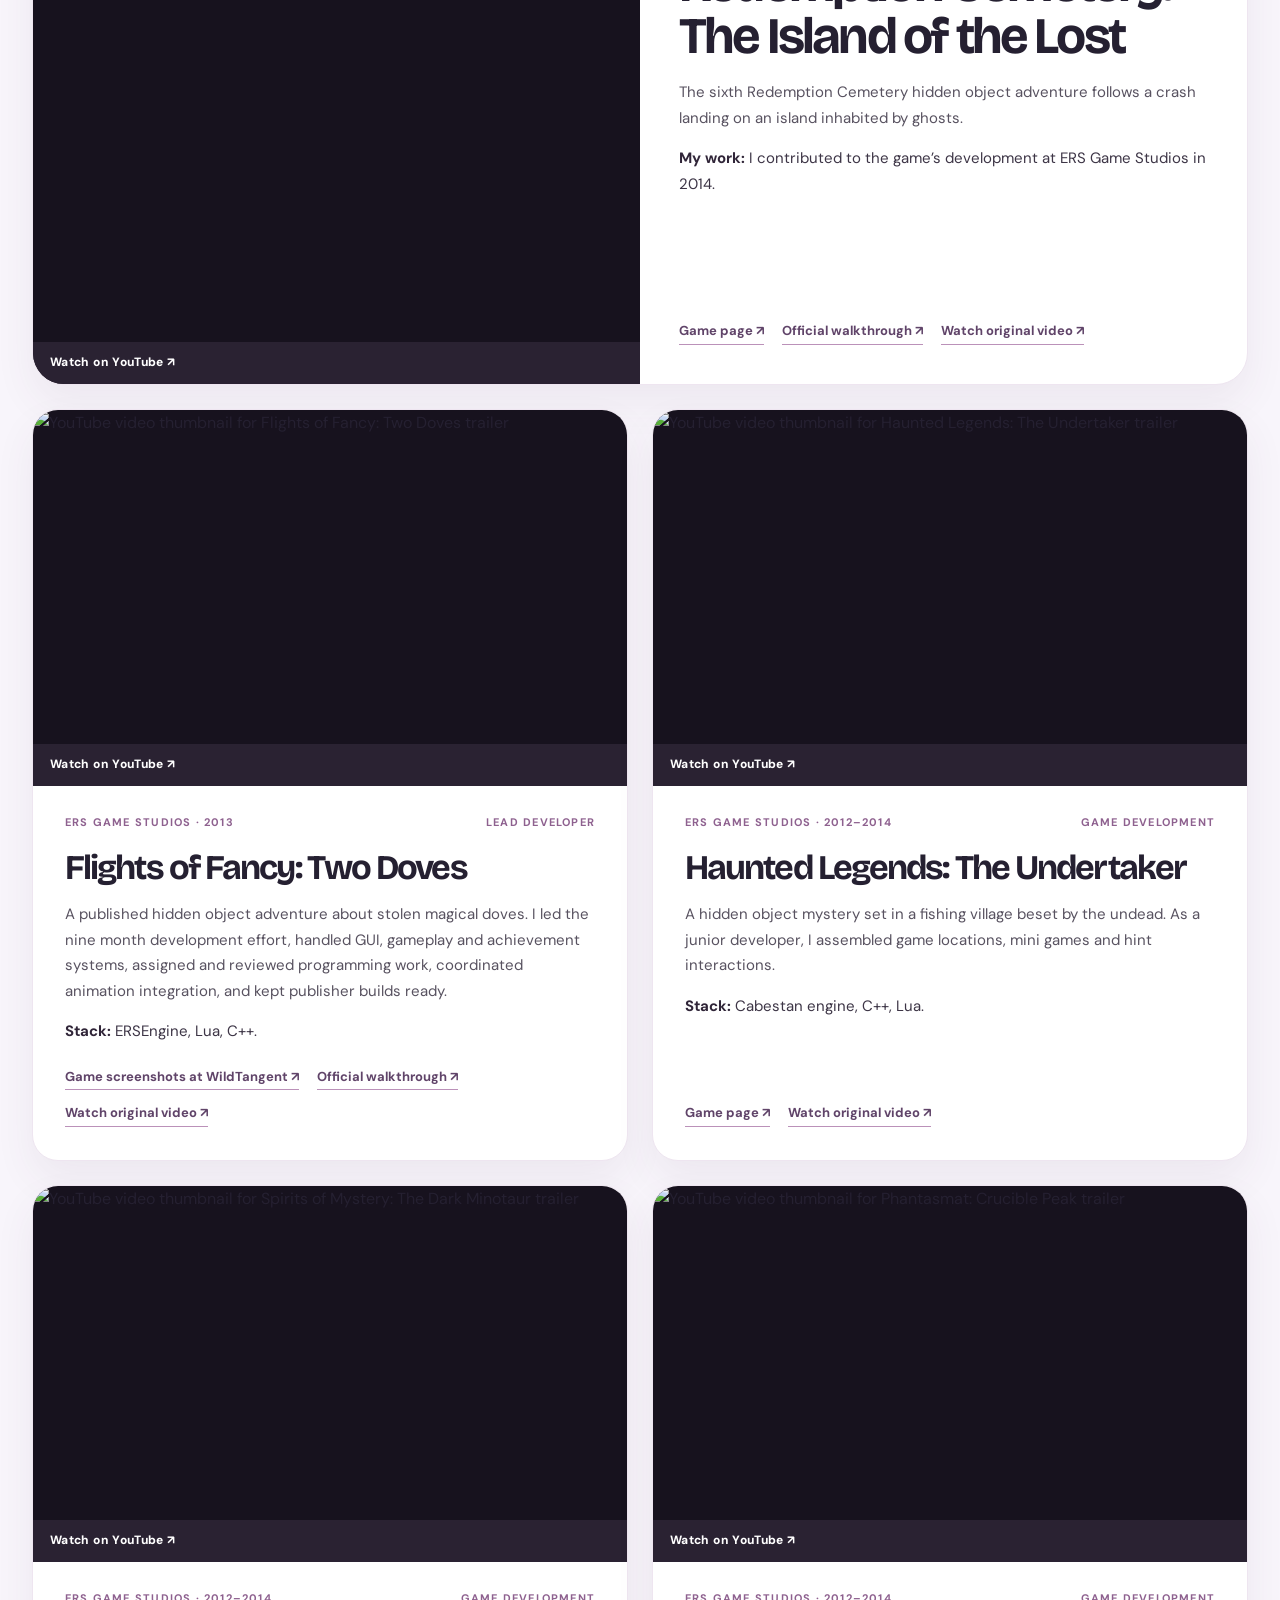
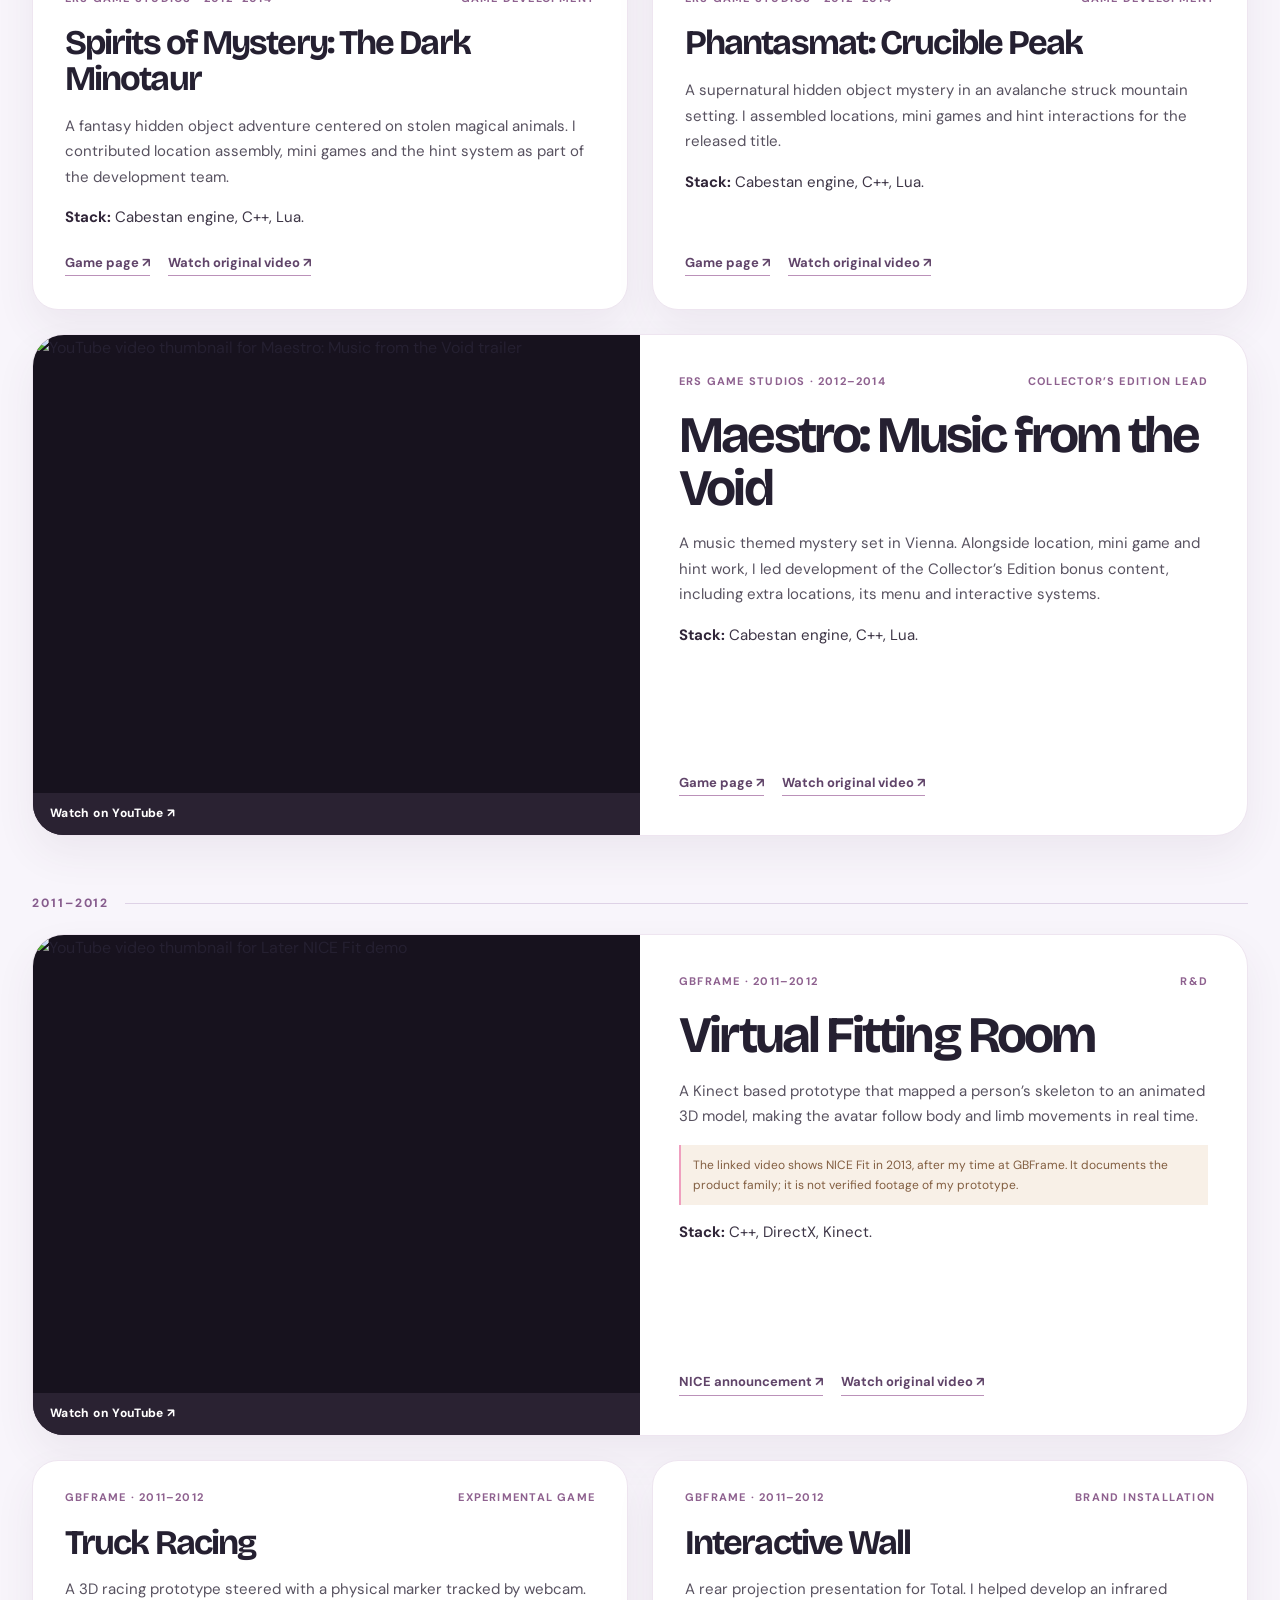
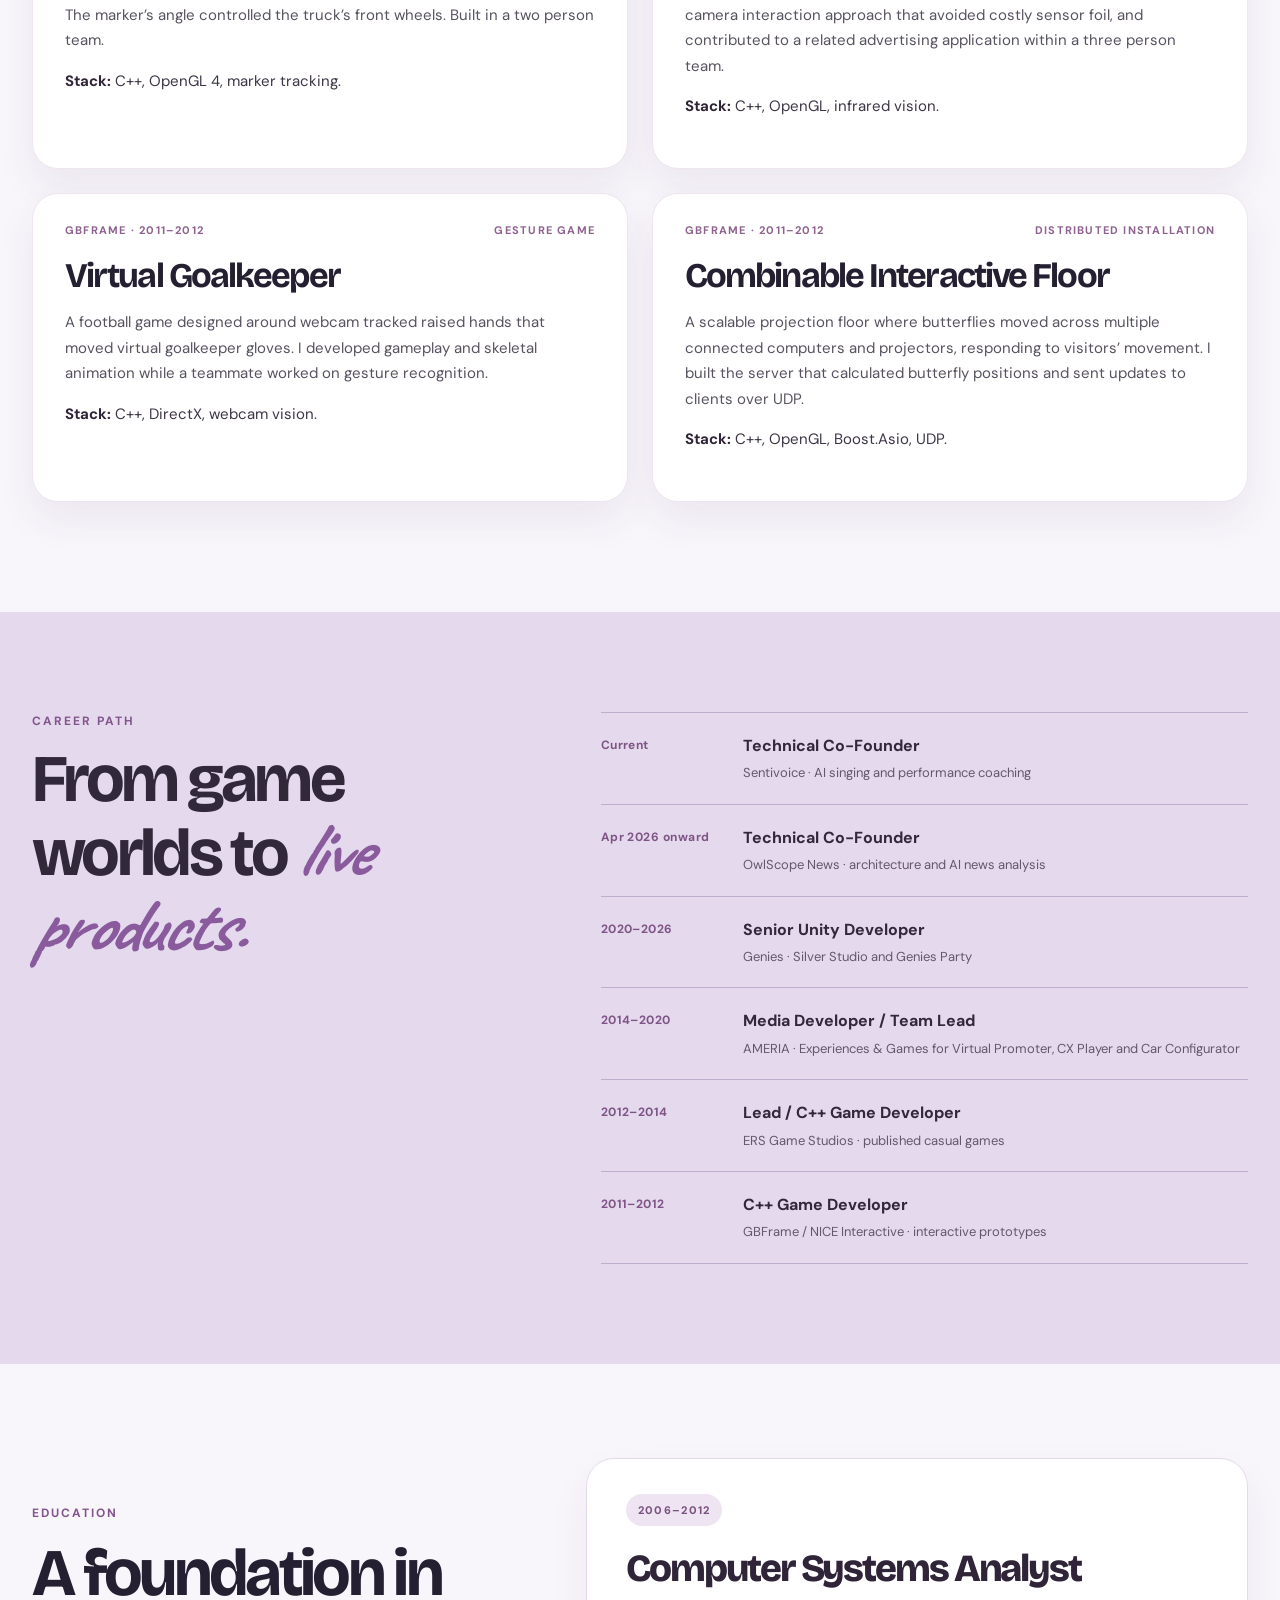
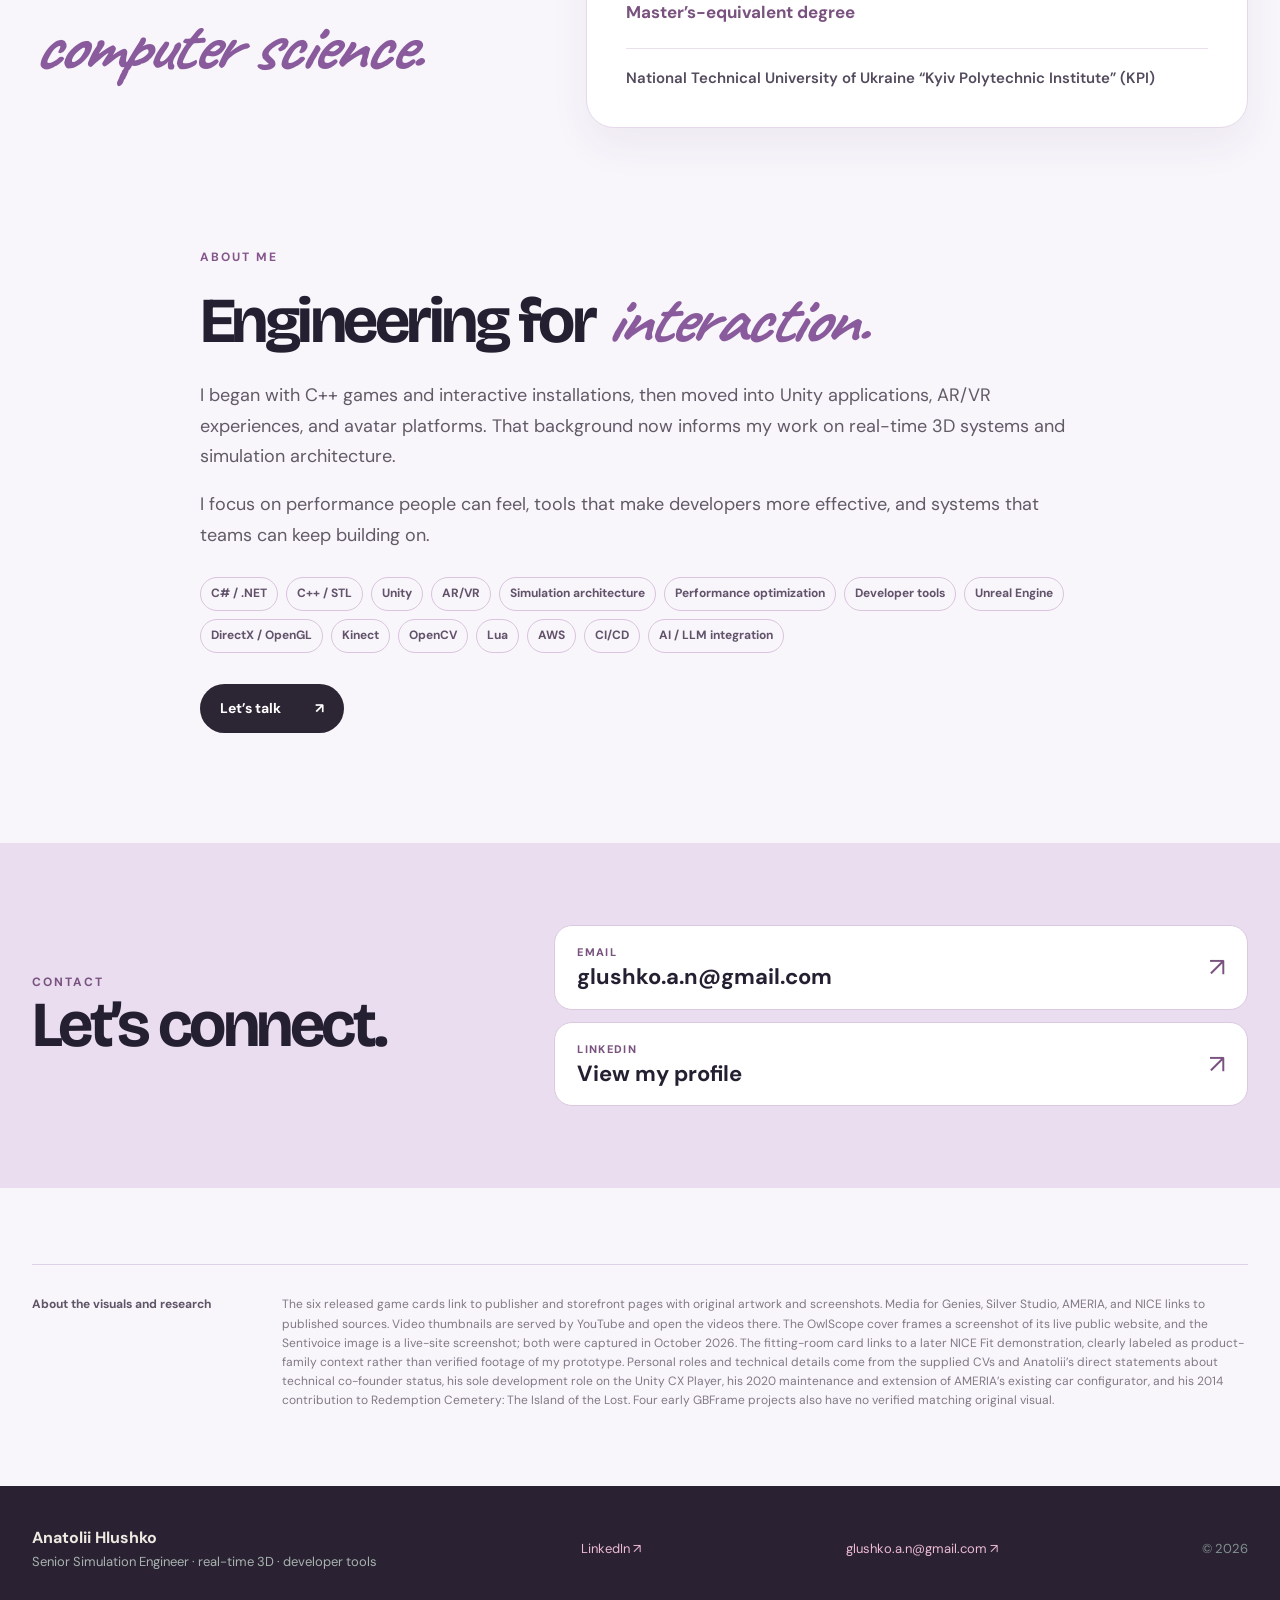
==== commit 62c00a5f: "Rename Virtual Promoter project" ====
--- a/index.html
+++ b/index.html
@@ -5,6 +5,17 @@
   <meta name="viewport" content="width=device-width, initial-scale=1">
   <meta name="theme-color" content="#101b28">
   <meta name="description" content="Anatolii Hlushko — Senior Simulation Engineer specializing in C++, C#, real-time 3D, Unity, AR/VR, simulation architecture, performance optimization and developer tools. No sponsorship required.">
+  <meta property="og:type" content="website">
+  <meta property="og:url" content="https://anatolii-hlushko.github.io/personal-site/">
+  <meta property="og:title" content="Anatolii Hlushko — Senior Simulation Engineer">
+  <meta property="og:description" content="C++ and C# engineering for real-time 3D, Unity, AR/VR, simulation architecture, performance and developer tools.">
+  <meta property="og:image" content="https://anatolii-hlushko.github.io/personal-site/assets/portfolio-preview-1024.png">
+  <meta property="og:image:width" content="1024">
+  <meta property="og:image:height" content="1024">
+  <meta name="twitter:card" content="summary">
+  <meta name="twitter:title" content="Anatolii Hlushko — Senior Simulation Engineer">
+  <meta name="twitter:description" content="C++ and C# engineering for real-time 3D, Unity, AR/VR, simulation architecture, performance and developer tools.">
+  <meta name="twitter:image" content="https://anatolii-hlushko.github.io/personal-site/assets/portfolio-preview-1024.png">
   <title>Anatolii Hlushko — Senior Simulation Engineer | C++ &amp; C#</title>
   <link rel="icon" type="image/svg+xml" href="data:image/svg+xml,%3Csvg xmlns='http://www.w3.org/2000/svg' viewBox='0 0 64 64'%3E%3Crect width='64' height='64' rx='14' fill='%23101b28'/%3E%3Cpath d='M12 47 30 15h5l18 32h-9l-5-9H26l-5 9zm18-16h5l-3-6z' fill='%23d9ab70'/%3E%3C/svg%3E">
   <link rel="stylesheet" href="styles.css">
@@ -49,7 +60,7 @@
       <div class="project-year-group">
         <p class="project-year-label">2014–2020</p>
         <div class="featured-grid">
-          <article class="project-card featured"><a class="project-preview video-preview" href="https://www.youtube.com/watch?v=QQCKMwveqsw" target="_blank" rel="noopener noreferrer" aria-label="Watch Virtual Promoter video on YouTube"><img src="https://i.ytimg.com/vi/QQCKMwveqsw/hqdefault.jpg" alt="YouTube video thumbnail for Virtual Promoter video" loading="lazy"><span class="video-preview-label">Watch on YouTube ↗</span></a><div class="project-body"><div class="project-meta"><span>AMERIA · 2014–2020</span><span>INTERACTIVE PLATFORM</span></div><h3>Virtual Promoter</h3><p>Gesture controlled retail and exhibition experiences built around a life-size digital presenter. Across several roles, I developed custom Unity applications, worked on graphics and player architecture, led Unreal integration tooling, and later owned a cross platform player supporting touch screens and depth cameras.</p><p class="contribution"><strong>My focus:</strong> architecture, performance, C# / C++, Unity, Unreal integration, code quality and delivery.</p><div class="project-links"><a href="https://www.ameria.com/shop/virtual-promoter" target="_blank" rel="noopener noreferrer">Product page ↗</a><a href="https://www.youtube.com/watch?v=QQCKMwveqsw" target="_blank" rel="noopener noreferrer">Video from CV ↗</a></div></div></article>
+          <article class="project-card featured"><a class="project-preview video-preview" href="https://www.youtube.com/watch?v=QQCKMwveqsw" target="_blank" rel="noopener noreferrer" aria-label="Watch Virtual Promoter video on YouTube"><img src="https://i.ytimg.com/vi/QQCKMwveqsw/hqdefault.jpg" alt="YouTube video thumbnail for Virtual Promoter video" loading="lazy"><span class="video-preview-label">Watch on YouTube ↗</span></a><div class="project-body"><div class="project-meta"><span>AMERIA · 2014–2020</span><span>INTERACTIVE PLATFORM</span></div><h3>Experiences &amp; Games for Virtual Promoter</h3><p>Gesture controlled retail and exhibition experiences built around a life-size digital presenter. Across several roles, I developed custom Unity applications, worked on graphics and player architecture, led Unreal integration tooling, and later owned a cross platform player supporting touch screens and depth cameras.</p><p class="contribution"><strong>My focus:</strong> architecture, performance, C# / C++, Unity, Unreal integration, code quality and delivery.</p><div class="project-links"><a href="https://www.ameria.com/shop/virtual-promoter" target="_blank" rel="noopener noreferrer">Product page ↗</a><a href="https://www.youtube.com/watch?v=QQCKMwveqsw" target="_blank" rel="noopener noreferrer">Video from CV ↗</a></div></div></article>
           <article class="project-card featured text-only" id="cx-player"><div class="project-body"><div class="project-meta"><span>AMERIA · 2014–2020</span><span>UNITY DEVELOPMENT</span></div><h3>CX Composer / CX Player</h3><p>AMERIA’s CX Composer lets interaction designers create and update interactive content for physical spaces without code. My related development work focused on CX Player, built in Unity.</p><p class="contribution"><strong>My role:</strong> I was the sole developer working on the Unity CX Player.</p><div class="project-links"><a href="https://www.ameria.com/software#CX-Composer" target="_blank" rel="noopener noreferrer">Official CX Composer page ↗</a></div></div></article>
           <article class="project-card featured text-only" id="car-configurator"><div class="project-body"><div class="project-meta"><span>AMERIA · 2020</span><span>INTERACTIVE APPLICATION</span></div><h3>Car Configurator</h3><p>An existing interactive car configurator product I worked on at AMERIA in 2020.</p><p class="contribution"><strong>My work:</strong> I maintained the original product and extended its functionality.</p></div></article>
         </div>
@@ -78,7 +89,7 @@
         </div>
       </div>
     </section>
-    <section class="experience-band" id="experience"><div class="wrap experience-layout"><div><p class="eyebrow">CAREER PATH</p><h2>From game worlds to <em>live products.</em></h2></div><div class="timeline"><div><span>Current</span><strong>Technical Co-Founder</strong><small>Sentivoice · AI singing and performance coaching</small></div><div><span>Apr 2026 onward</span><strong>Technical Co-Founder</strong><small>OwlScope News · architecture and AI news analysis</small></div><div><span>2020–2026</span><strong>Senior Unity Developer</strong><small>Genies · Silver Studio and Genies Party</small></div><div><span>2014–2020</span><strong>Media Developer / Team Lead</strong><small>AMERIA · Virtual Promoter, CX Player and Car Configurator</small></div><div><span>2012–2014</span><strong>Lead / C++ Game Developer</strong><small>ERS Game Studios · published casual games</small></div><div><span>2011–2012</span><strong>C++ Game Developer</strong><small>GBFrame / NICE Interactive · interactive prototypes</small></div></div></div></section>
+    <section class="experience-band" id="experience"><div class="wrap experience-layout"><div><p class="eyebrow">CAREER PATH</p><h2>From game worlds to <em>live products.</em></h2></div><div class="timeline"><div><span>Current</span><strong>Technical Co-Founder</strong><small>Sentivoice · AI singing and performance coaching</small></div><div><span>Apr 2026 onward</span><strong>Technical Co-Founder</strong><small>OwlScope News · architecture and AI news analysis</small></div><div><span>2020–2026</span><strong>Senior Unity Developer</strong><small>Genies · Silver Studio and Genies Party</small></div><div><span>2014–2020</span><strong>Media Developer / Team Lead</strong><small>AMERIA · Experiences &amp; Games for Virtual Promoter, CX Player and Car Configurator</small></div><div><span>2012–2014</span><strong>Lead / C++ Game Developer</strong><small>ERS Game Studios · published casual games</small></div><div><span>2011–2012</span><strong>C++ Game Developer</strong><small>GBFrame / NICE Interactive · interactive prototypes</small></div></div></div></section>
     <section class="education-section wrap" id="education" aria-labelledby="education-title">
       <div class="education-heading"><p class="eyebrow">EDUCATION</p><h2 id="education-title">A foundation in <em>computer science.</em></h2></div>
       <div class="education-card"><span class="education-years">2006–2012</span><h3>Computer Systems Analyst</h3><p>Master’s-equivalent degree</p><strong>National Technical University of Ukraine “Kyiv Polytechnic Institute” (KPI)</strong></div>
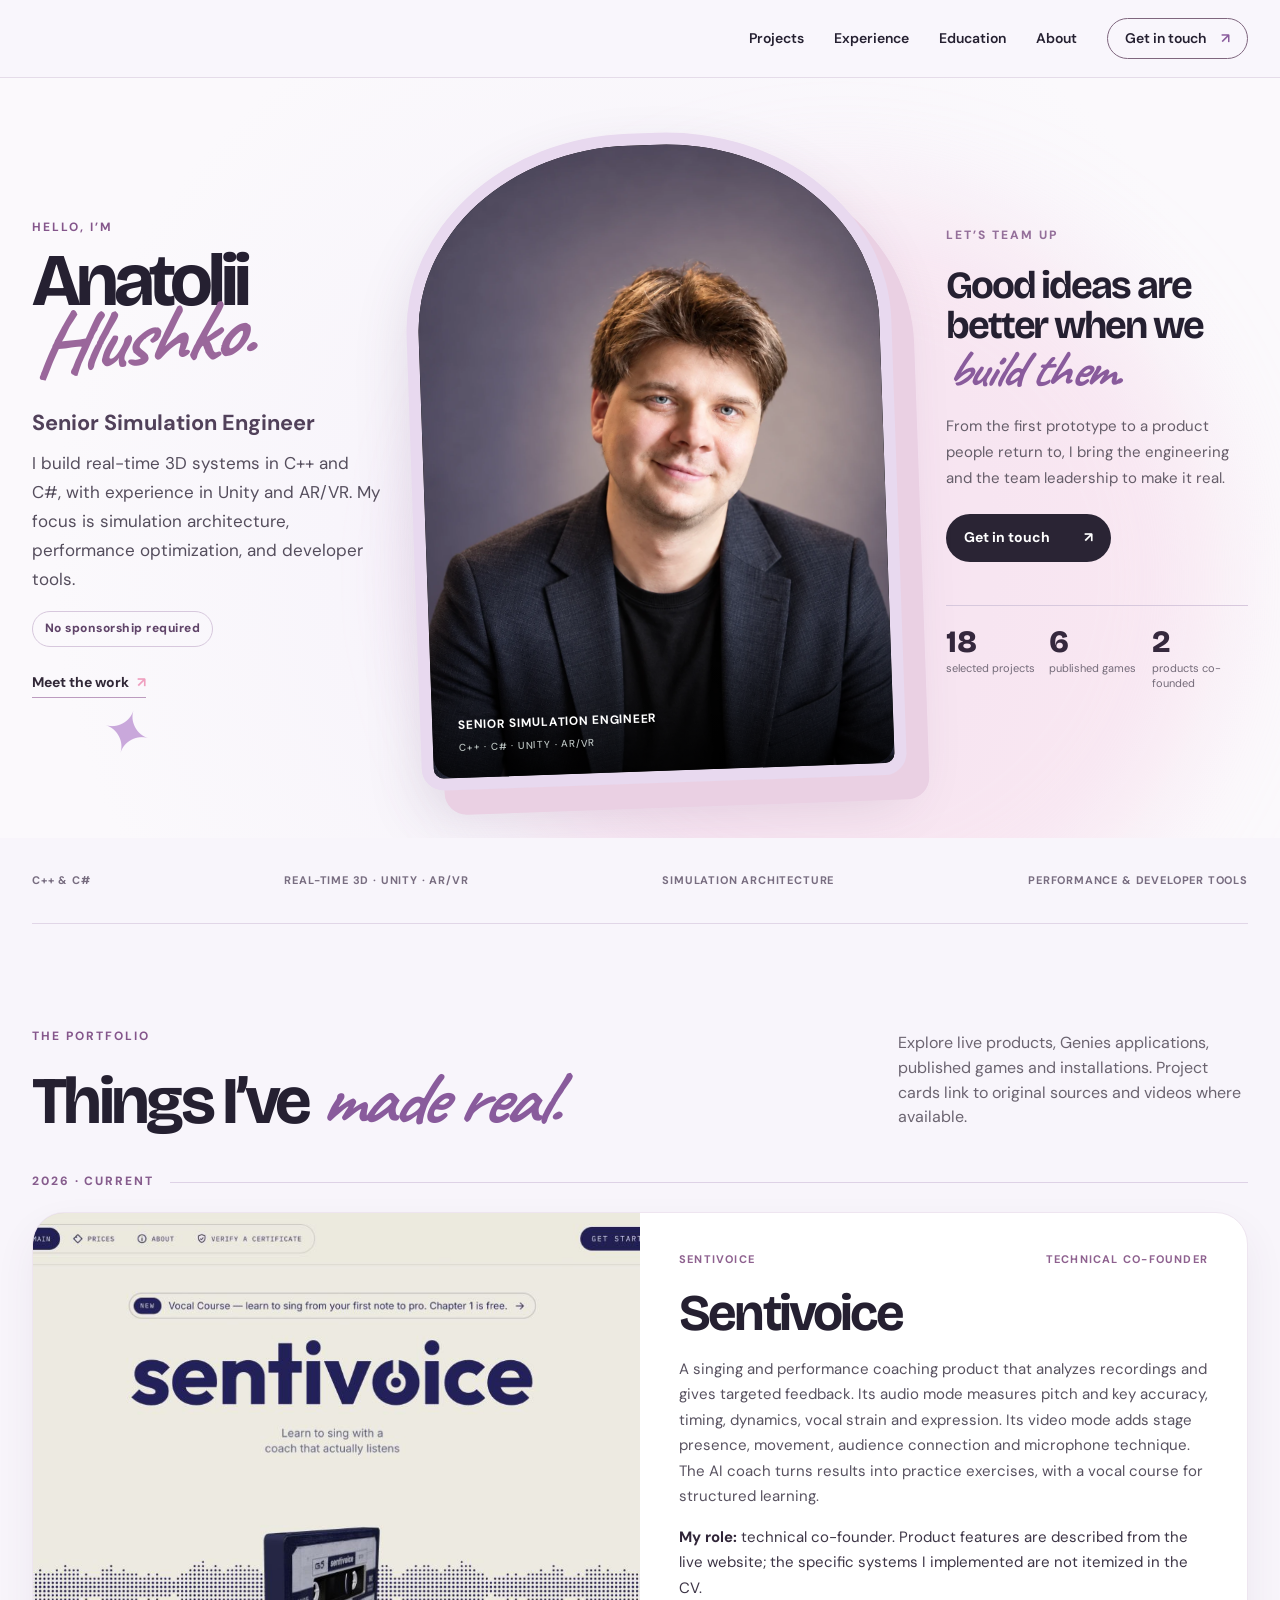
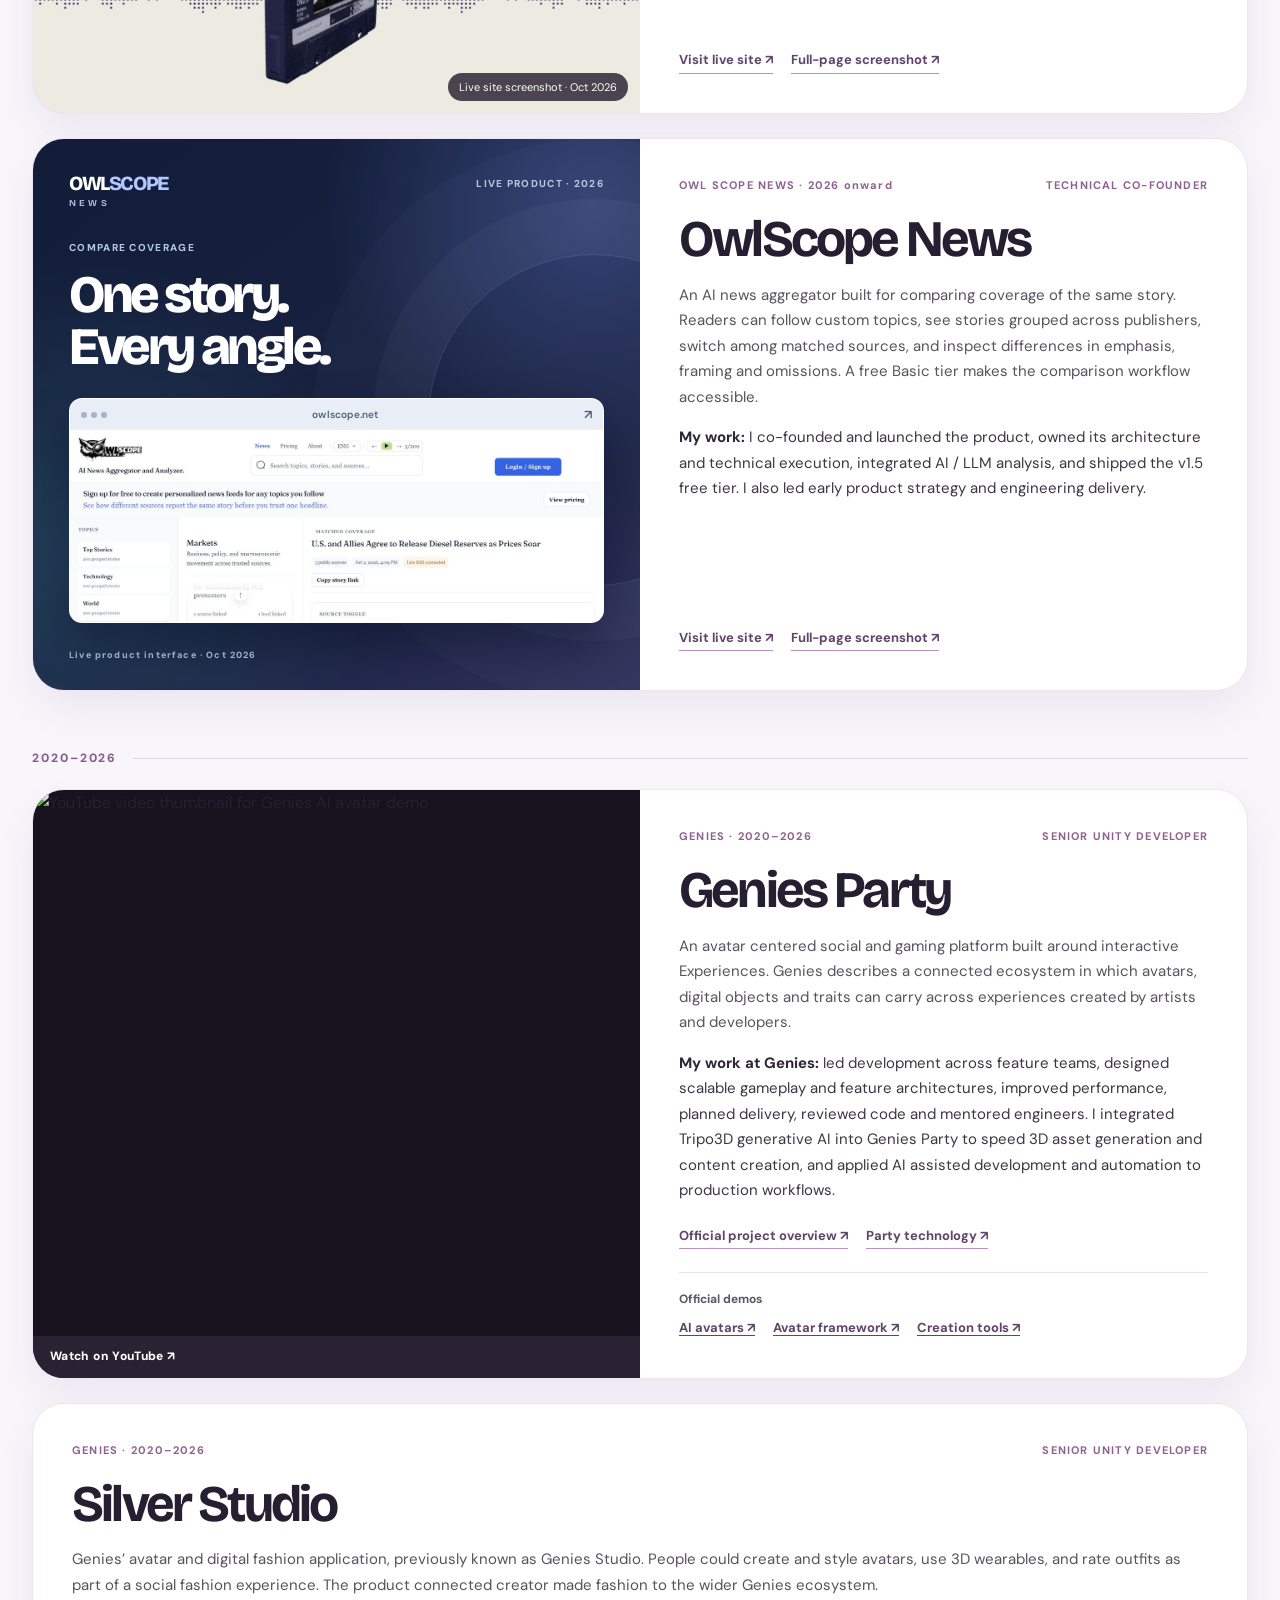
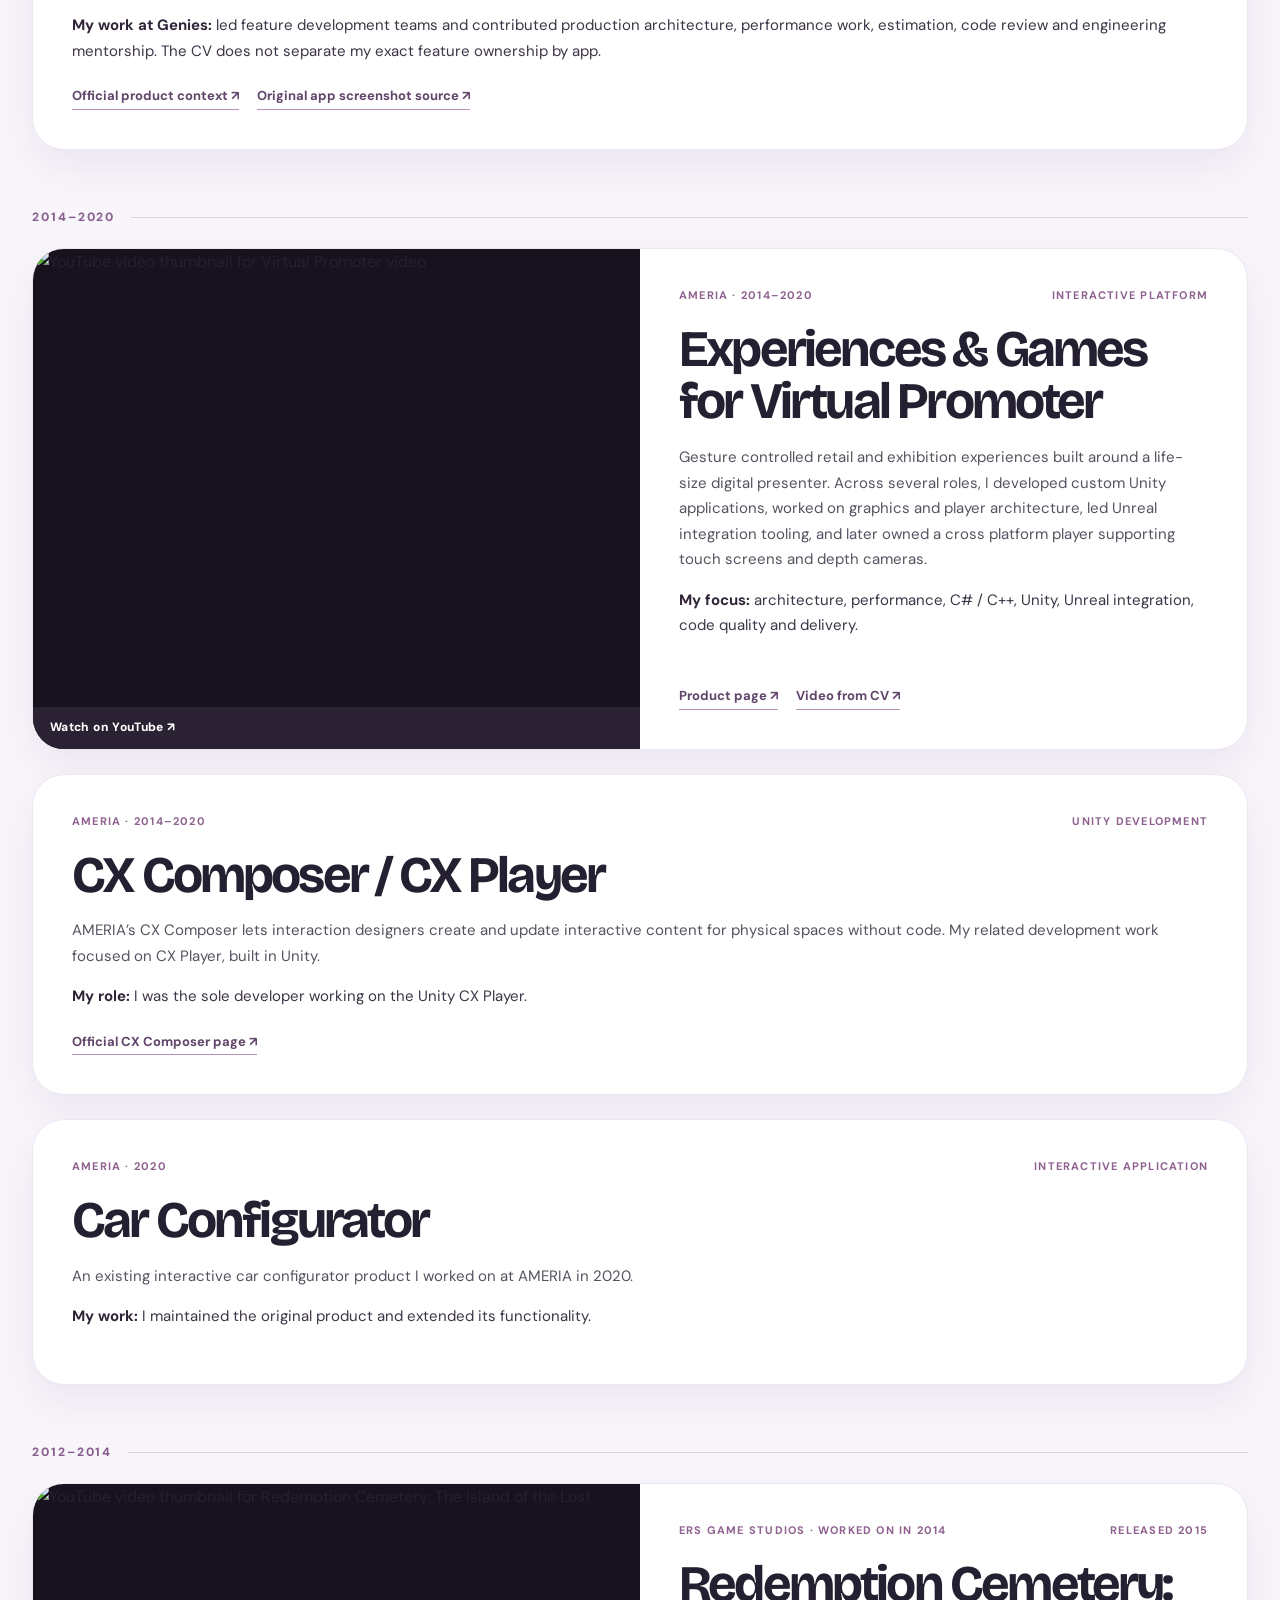
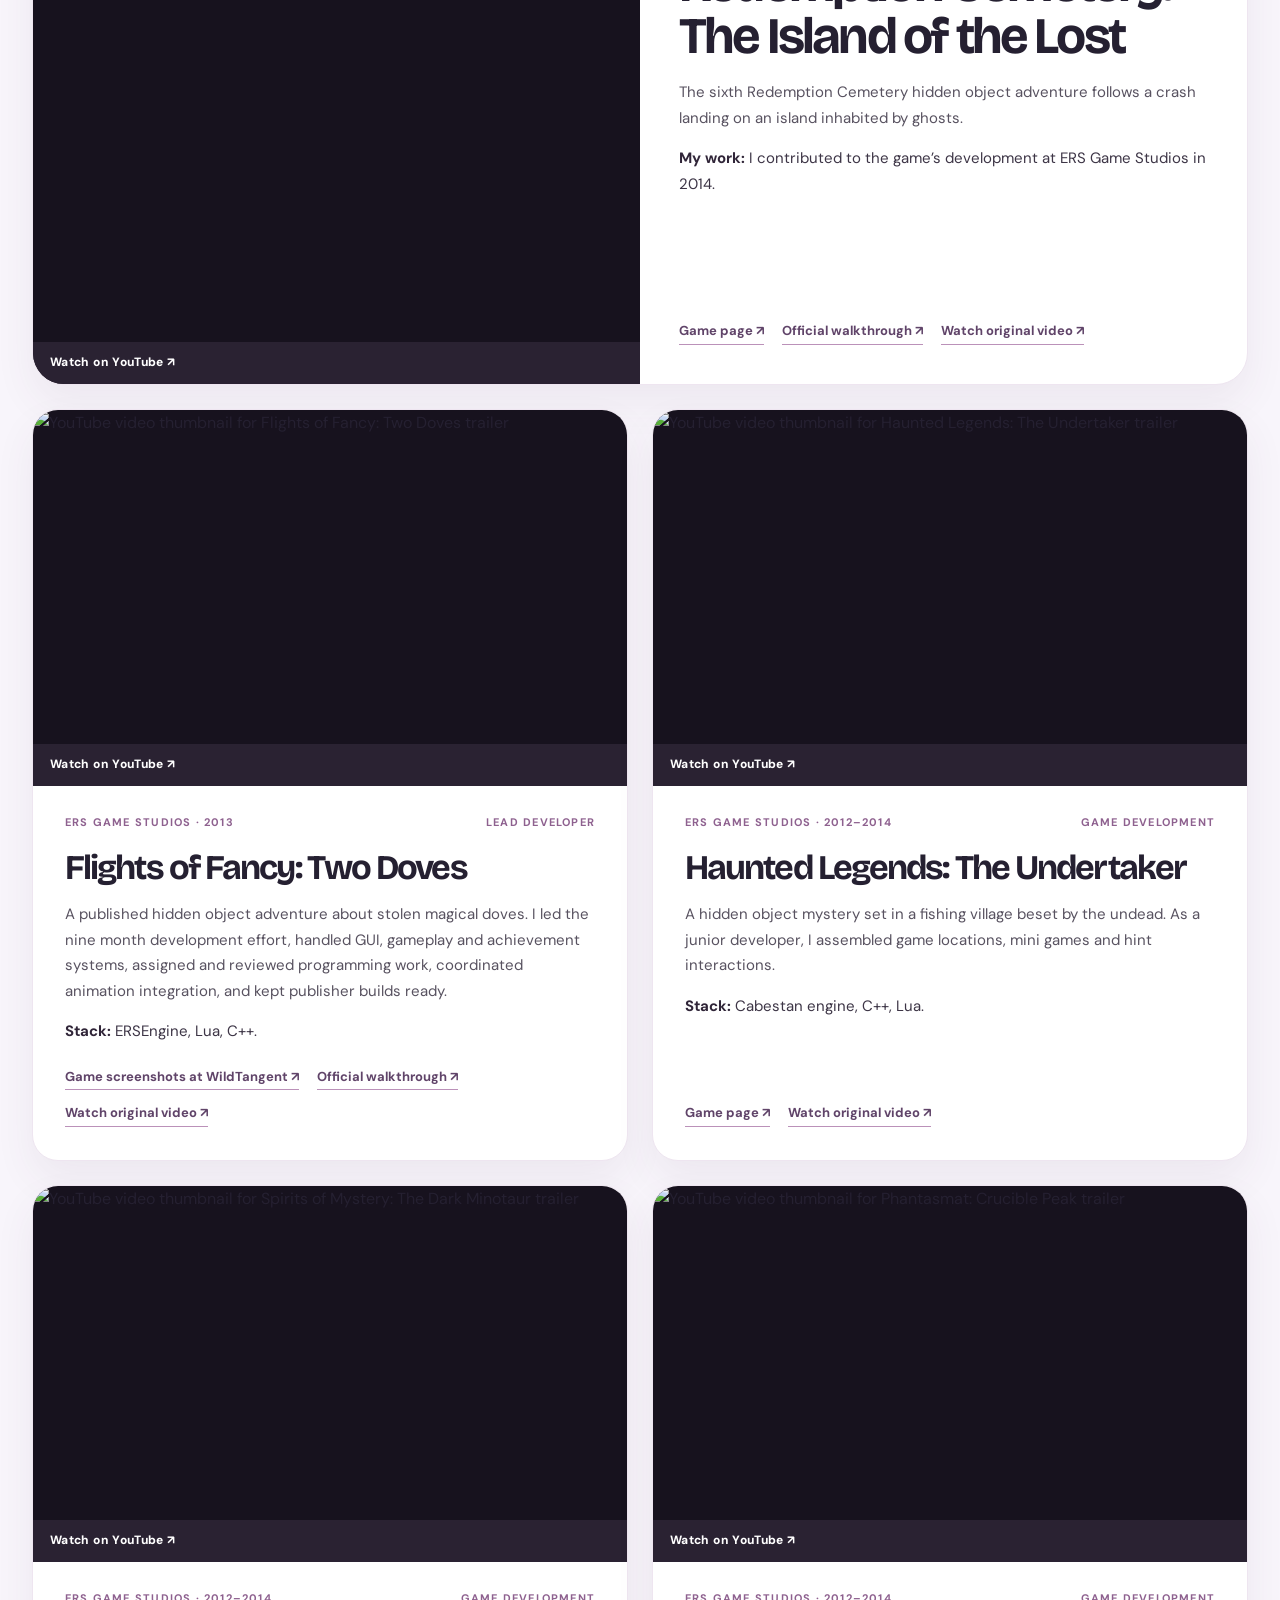
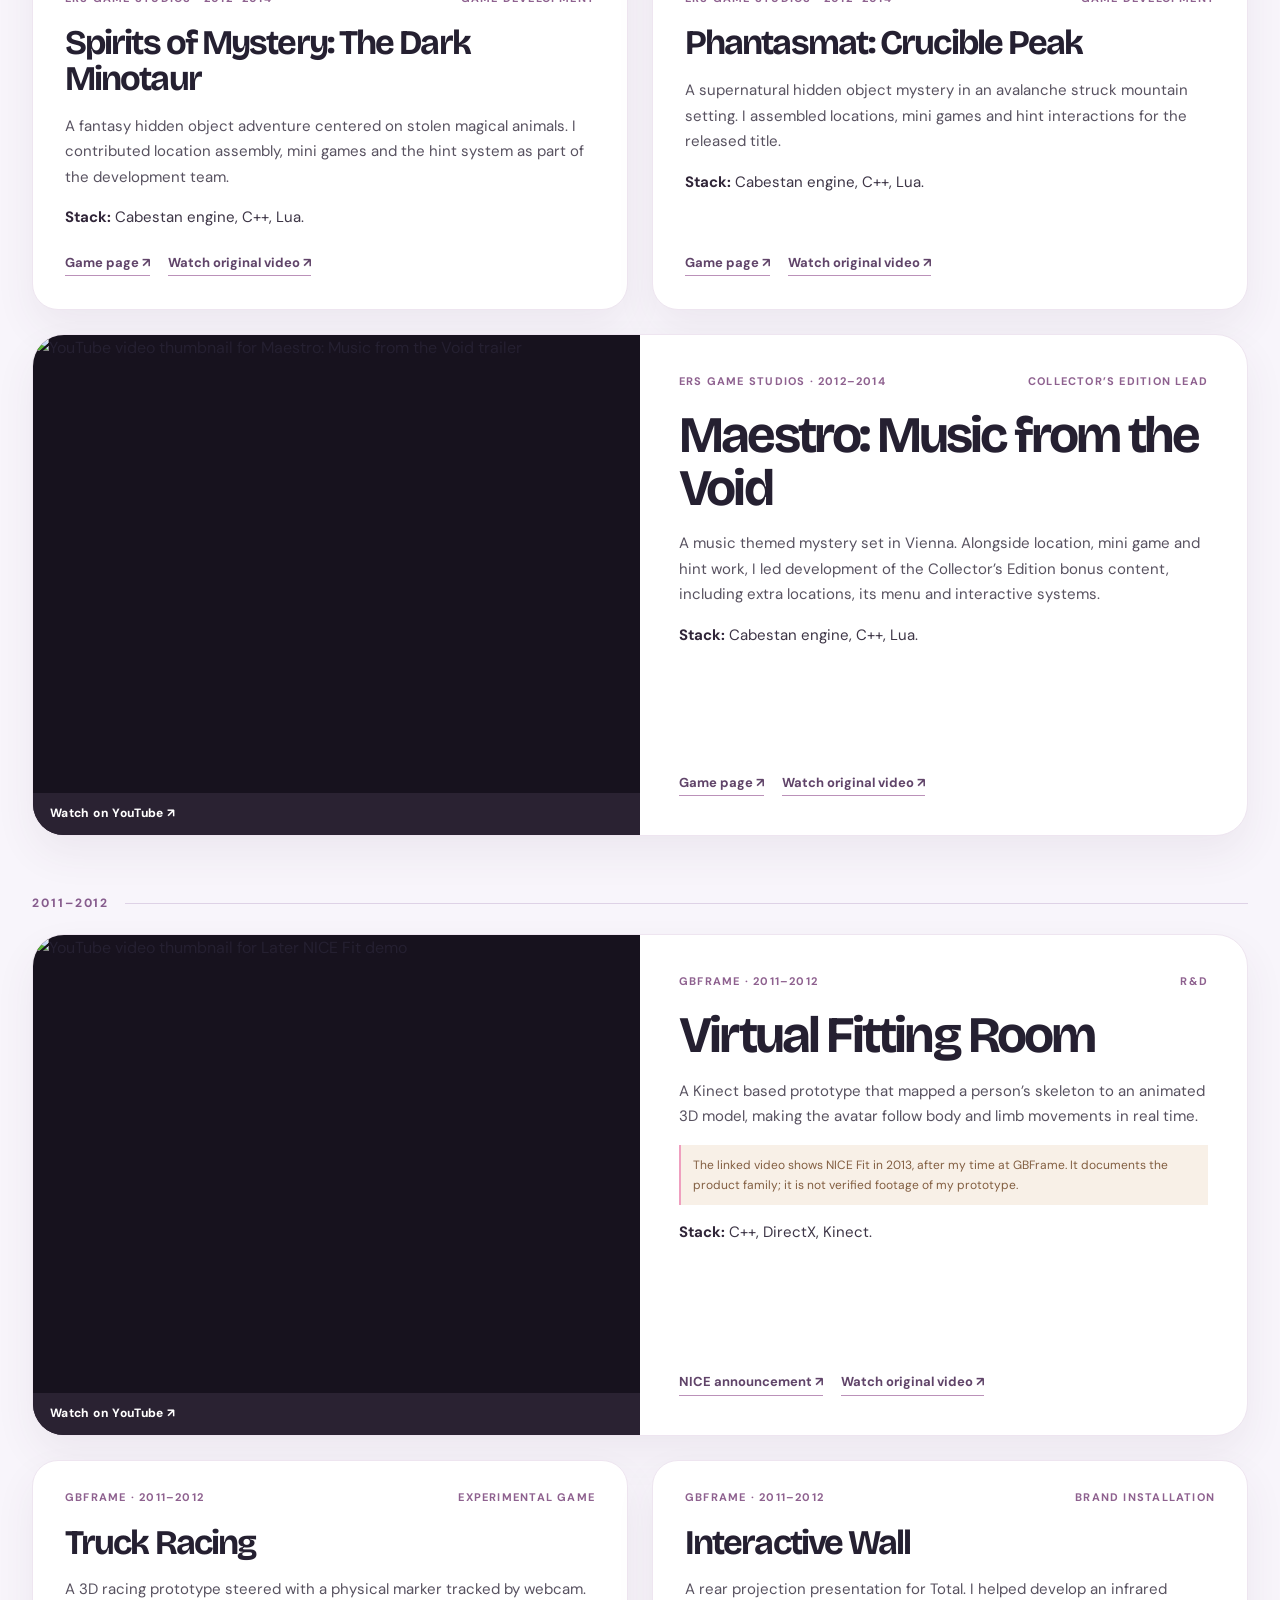
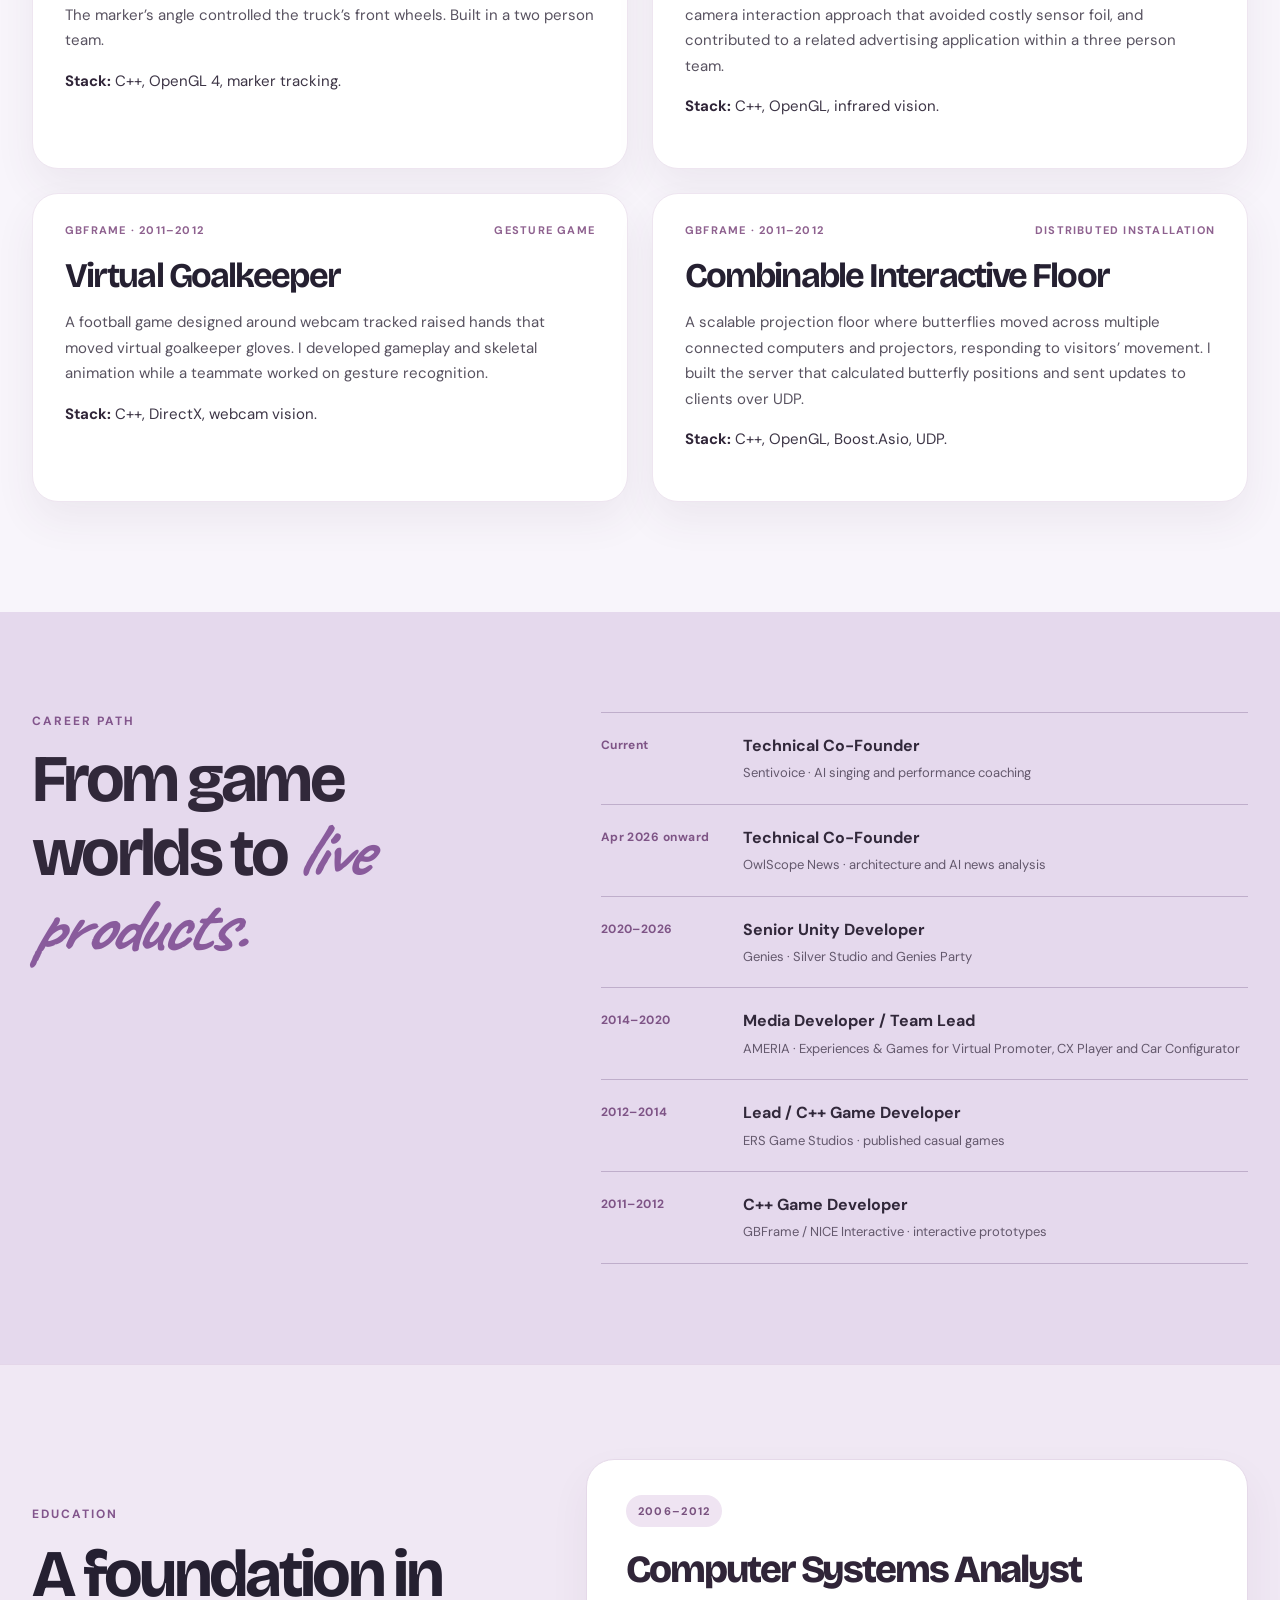
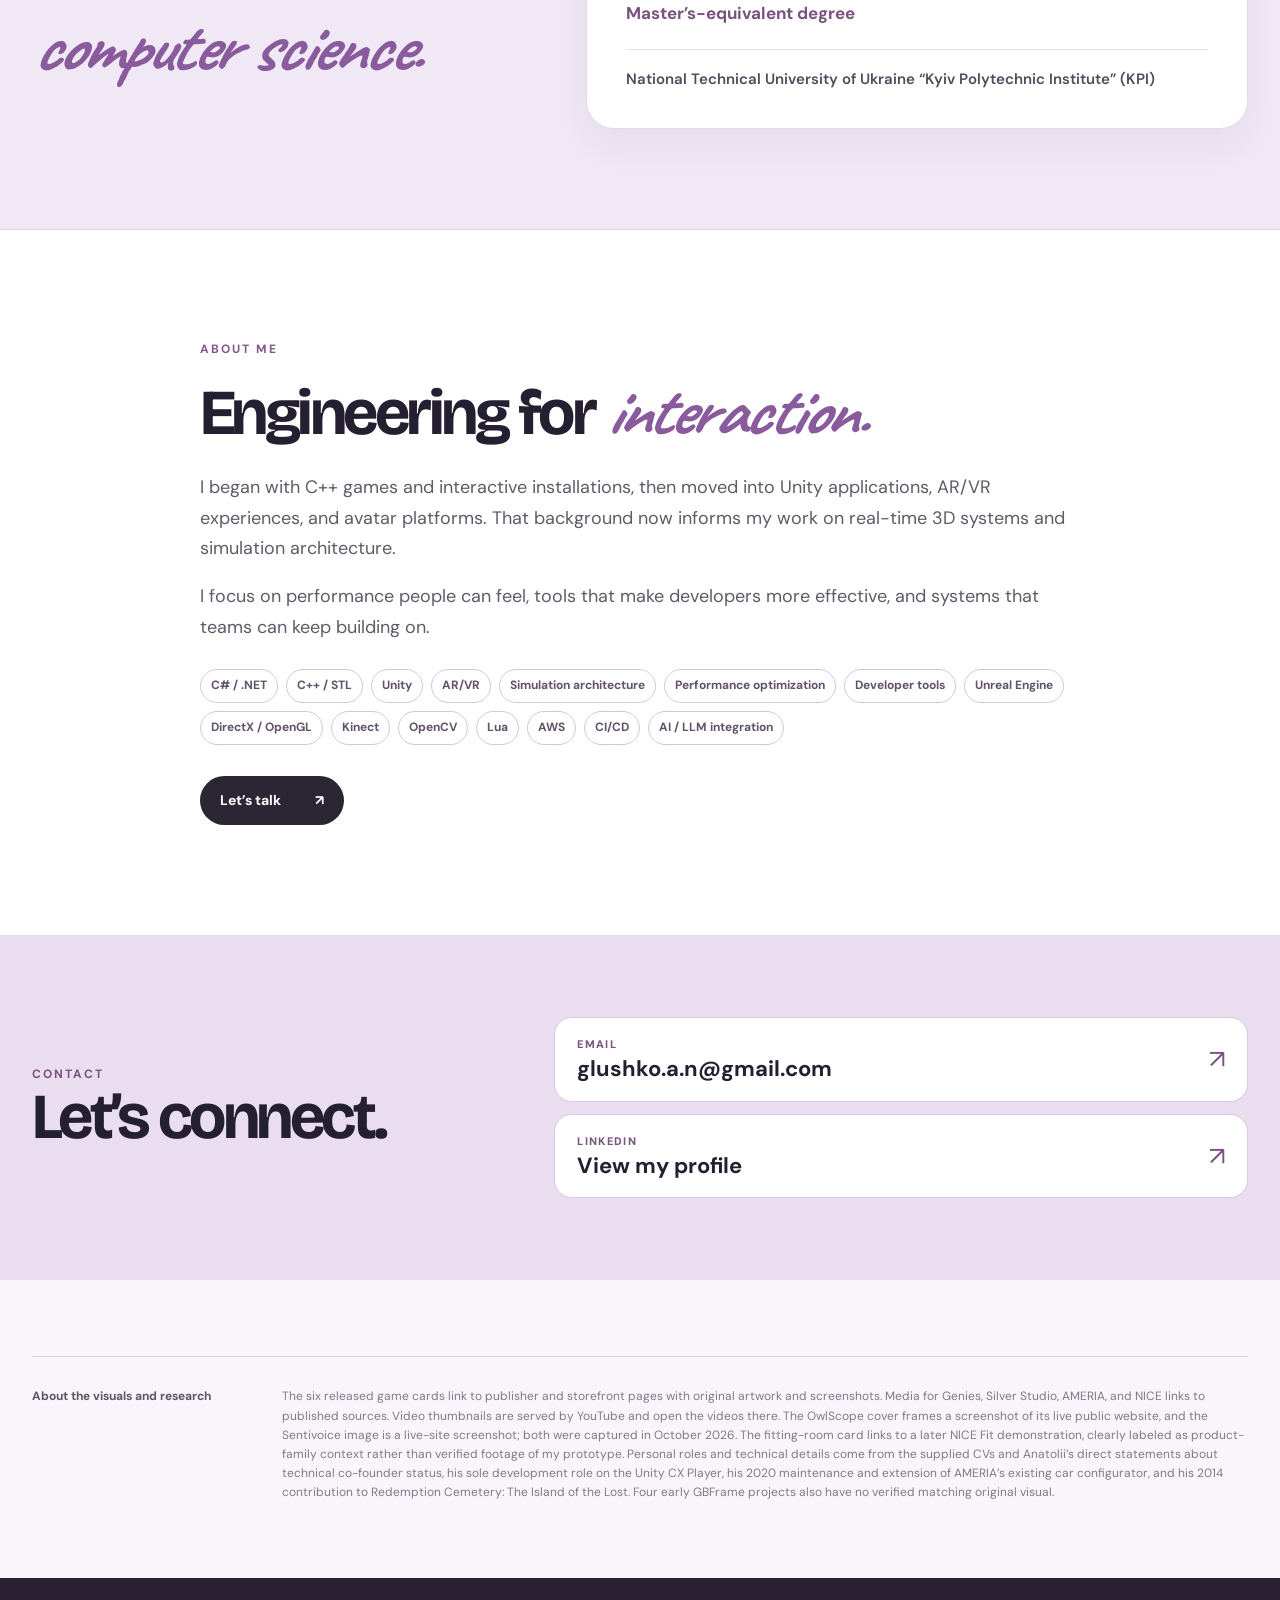
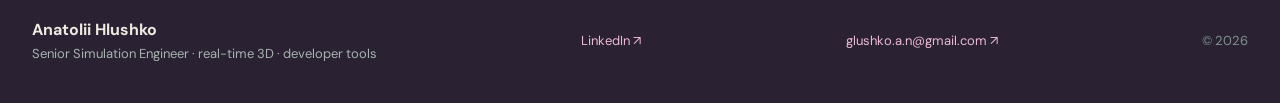
==== commit 5e2ffc50: "Separate education and about sections" ====
--- a/index.html
+++ b/index.html
@@ -90,12 +90,14 @@
       </div>
     </section>
     <section class="experience-band" id="experience"><div class="wrap experience-layout"><div><p class="eyebrow">CAREER PATH</p><h2>From game worlds to <em>live products.</em></h2></div><div class="timeline"><div><span>Current</span><strong>Technical Co-Founder</strong><small>Sentivoice · AI singing and performance coaching</small></div><div><span>Apr 2026 onward</span><strong>Technical Co-Founder</strong><small>OwlScope News · architecture and AI news analysis</small></div><div><span>2020–2026</span><strong>Senior Unity Developer</strong><small>Genies · Silver Studio and Genies Party</small></div><div><span>2014–2020</span><strong>Media Developer / Team Lead</strong><small>AMERIA · Experiences &amp; Games for Virtual Promoter, CX Player and Car Configurator</small></div><div><span>2012–2014</span><strong>Lead / C++ Game Developer</strong><small>ERS Game Studios · published casual games</small></div><div><span>2011–2012</span><strong>C++ Game Developer</strong><small>GBFrame / NICE Interactive · interactive prototypes</small></div></div></div></section>
-    <section class="education-section wrap" id="education" aria-labelledby="education-title">
-      <div class="education-heading"><p class="eyebrow">EDUCATION</p><h2 id="education-title">A foundation in <em>computer science.</em></h2></div>
-      <div class="education-card"><span class="education-years">2006–2012</span><h3>Computer Systems Analyst</h3><p>Master’s-equivalent degree</p><strong>National Technical University of Ukraine “Kyiv Polytechnic Institute” (KPI)</strong></div>
+    <section class="education-section" id="education" aria-labelledby="education-title">
+      <div class="education-layout wrap">
+        <div class="education-heading"><p class="eyebrow">EDUCATION</p><h2 id="education-title">A foundation in <em>computer science.</em></h2></div>
+        <div class="education-card"><span class="education-years">2006–2012</span><h3>Computer Systems Analyst</h3><p>Master’s-equivalent degree</p><strong>National Technical University of Ukraine “Kyiv Polytechnic Institute” (KPI)</strong></div>
+      </div>
     </section>
-    <section class="about wrap" id="about" aria-labelledby="about-title">
-      <div class="about-copy"><p class="eyebrow">ABOUT ME</p><h2 id="about-title">Engineering for <em>interaction.</em></h2><p>I began with C++ games and interactive installations, then moved into Unity applications, AR/VR experiences, and avatar platforms. That background now informs my work on real-time 3D systems and simulation architecture.</p><p>I focus on performance people can feel, tools that make developers more effective, and systems that teams can keep building on.</p><div class="skills"><span>C# / .NET</span><span>C++ / STL</span><span>Unity</span><span>AR/VR</span><span>Simulation architecture</span><span>Performance optimization</span><span>Developer tools</span><span>Unreal Engine</span><span>DirectX / OpenGL</span><span>Kinect</span><span>OpenCV</span><span>Lua</span><span>AWS</span><span>CI/CD</span><span>AI / LLM integration</span></div><a class="button light" href="#contact">Let’s talk <span aria-hidden="true">↗</span></a></div>
+    <section class="about" id="about" aria-labelledby="about-title">
+      <div class="about-copy wrap"><p class="eyebrow">ABOUT ME</p><h2 id="about-title">Engineering for <em>interaction.</em></h2><p>I began with C++ games and interactive installations, then moved into Unity applications, AR/VR experiences, and avatar platforms. That background now informs my work on real-time 3D systems and simulation architecture.</p><p>I focus on performance people can feel, tools that make developers more effective, and systems that teams can keep building on.</p><div class="skills"><span>C# / .NET</span><span>C++ / STL</span><span>Unity</span><span>AR/VR</span><span>Simulation architecture</span><span>Performance optimization</span><span>Developer tools</span><span>Unreal Engine</span><span>DirectX / OpenGL</span><span>Kinect</span><span>OpenCV</span><span>Lua</span><span>AWS</span><span>CI/CD</span><span>AI / LLM integration</span></div><a class="button light" href="#contact">Let’s talk <span aria-hidden="true">↗</span></a></div>
     </section>
     <section class="contact-section" id="contact" aria-labelledby="contact-title">
       <div class="wrap contact-layout">
--- a/styles.css
+++ b/styles.css
@@ -87,5 +87,6 @@
 .owl-browser{flex:0 0 auto;min-width:0;height:225px;overflow:hidden;border:1px solid rgba(255,255,255,.4);border-radius:13px;background:#fff;box-shadow:0 22px 44px rgba(2,8,28,.35)}.owl-browser-bar{height:31px;display:flex;align-items:center;justify-content:space-between;padding:0 11px;background:#e8edf6;color:#52617a;font:600 10px/1 'DM Sans',sans-serif;letter-spacing:.02em}.owl-browser-dots{display:flex;gap:4px}.owl-browser-dots i{display:block;width:6px;height:6px;border-radius:50%;background:#a6b3c9}.owl-browser-arrow{font-size:13px}.project-image.owl-showcase .owl-browser img{display:block;width:100%;height:calc(100% - 31px);object-fit:cover;object-position:top left;transition:none}.project-card:hover .owl-showcase .owl-browser img{transform:none}.owl-showcase-note{color:#9eafd2;font-size:9px}
 @media(max-width:740px){#owlscope .owl-showcase{height:auto;min-height:400px;padding:25px 26px 22px;gap:16px}.owl-showcase-copy strong{font-size:clamp(38px,9vw,50px)}.owl-browser{height:165px}.owl-showcase-note{font-size:8px}}
 
-.education-section{display:grid;grid-template-columns:minmax(0,.85fr) minmax(0,1.15fr);align-items:center;gap:64px;padding-top:94px;padding-bottom:10px}.education-heading .eyebrow{color:#82558c;margin-bottom:18px}.education-heading h2{font-size:clamp(48px,5.2vw,76px);line-height:1.02}.education-heading h2 em{font-size:1.1em}.education-card{padding:35px 39px 38px;border:1px solid #e5d9e9;border-radius:28px;background:#fff;box-shadow:0 18px 40px rgba(79,56,91,.06)}.education-years{display:inline-block;padding:7px 12px;border-radius:50px;background:#efe4f2;color:#79527f;font-size:11px;font-weight:800;letter-spacing:.12em}.education-card h3{margin-top:22px;font-family:'Bricolage Grotesque',sans-serif;font-size:clamp(31px,3vw,43px);font-weight:800;line-height:1.08;color:#302538}.education-card p{margin-top:8px;color:#79527f;font-size:17px;font-weight:700}.education-card strong{display:block;margin-top:22px;padding-top:18px;border-top:1px solid #e9e0eb;color:#534a5d;font-size:15px;line-height:1.5;font-weight:600}
-@media(max-width:740px){.education-section{grid-template-columns:1fr;gap:25px;padding-top:76px;padding-bottom:0}.education-heading h2{font-size:clamp(45px,10vw,62px)}.education-card{padding:29px 27px 31px;border-radius:22px}.education-card h3{font-size:34px}}
+.education-section{background:#f0e8f4;border-top:1px solid #e4d6e9;border-bottom:1px solid #e2d4e8;padding:94px 0 100px}.education-layout{display:grid;grid-template-columns:minmax(0,.85fr) minmax(0,1.15fr);align-items:center;gap:64px}.education-heading .eyebrow{color:#82558c;margin-bottom:18px}.education-heading h2{font-size:clamp(48px,5.2vw,76px);line-height:1.02}.education-heading h2 em{font-size:1.1em}.education-card{padding:35px 39px 38px;border:1px solid #e5d9e9;border-radius:28px;background:#fff;box-shadow:0 18px 40px rgba(79,56,91,.06)}.education-years{display:inline-block;padding:7px 12px;border-radius:50px;background:#efe4f2;color:#79527f;font-size:11px;font-weight:800;letter-spacing:.12em}.education-card h3{margin-top:22px;font-family:'Bricolage Grotesque',sans-serif;font-size:clamp(31px,3vw,43px);font-weight:800;line-height:1.08;color:#302538}.education-card p{margin-top:8px;color:#79527f;font-size:17px;font-weight:700}.education-card strong{display:block;margin-top:22px;padding-top:18px;border-top:1px solid #e9e0eb;color:#534a5d;font-size:15px;line-height:1.5;font-weight:600}
+.about{background:#fff}
+@media(max-width:740px){.education-section{padding:76px 0 80px}.education-layout{grid-template-columns:1fr;gap:25px}.education-heading h2{font-size:clamp(45px,10vw,62px)}.education-card{padding:29px 27px 31px;border-radius:22px}.education-card h3{font-size:34px}}
